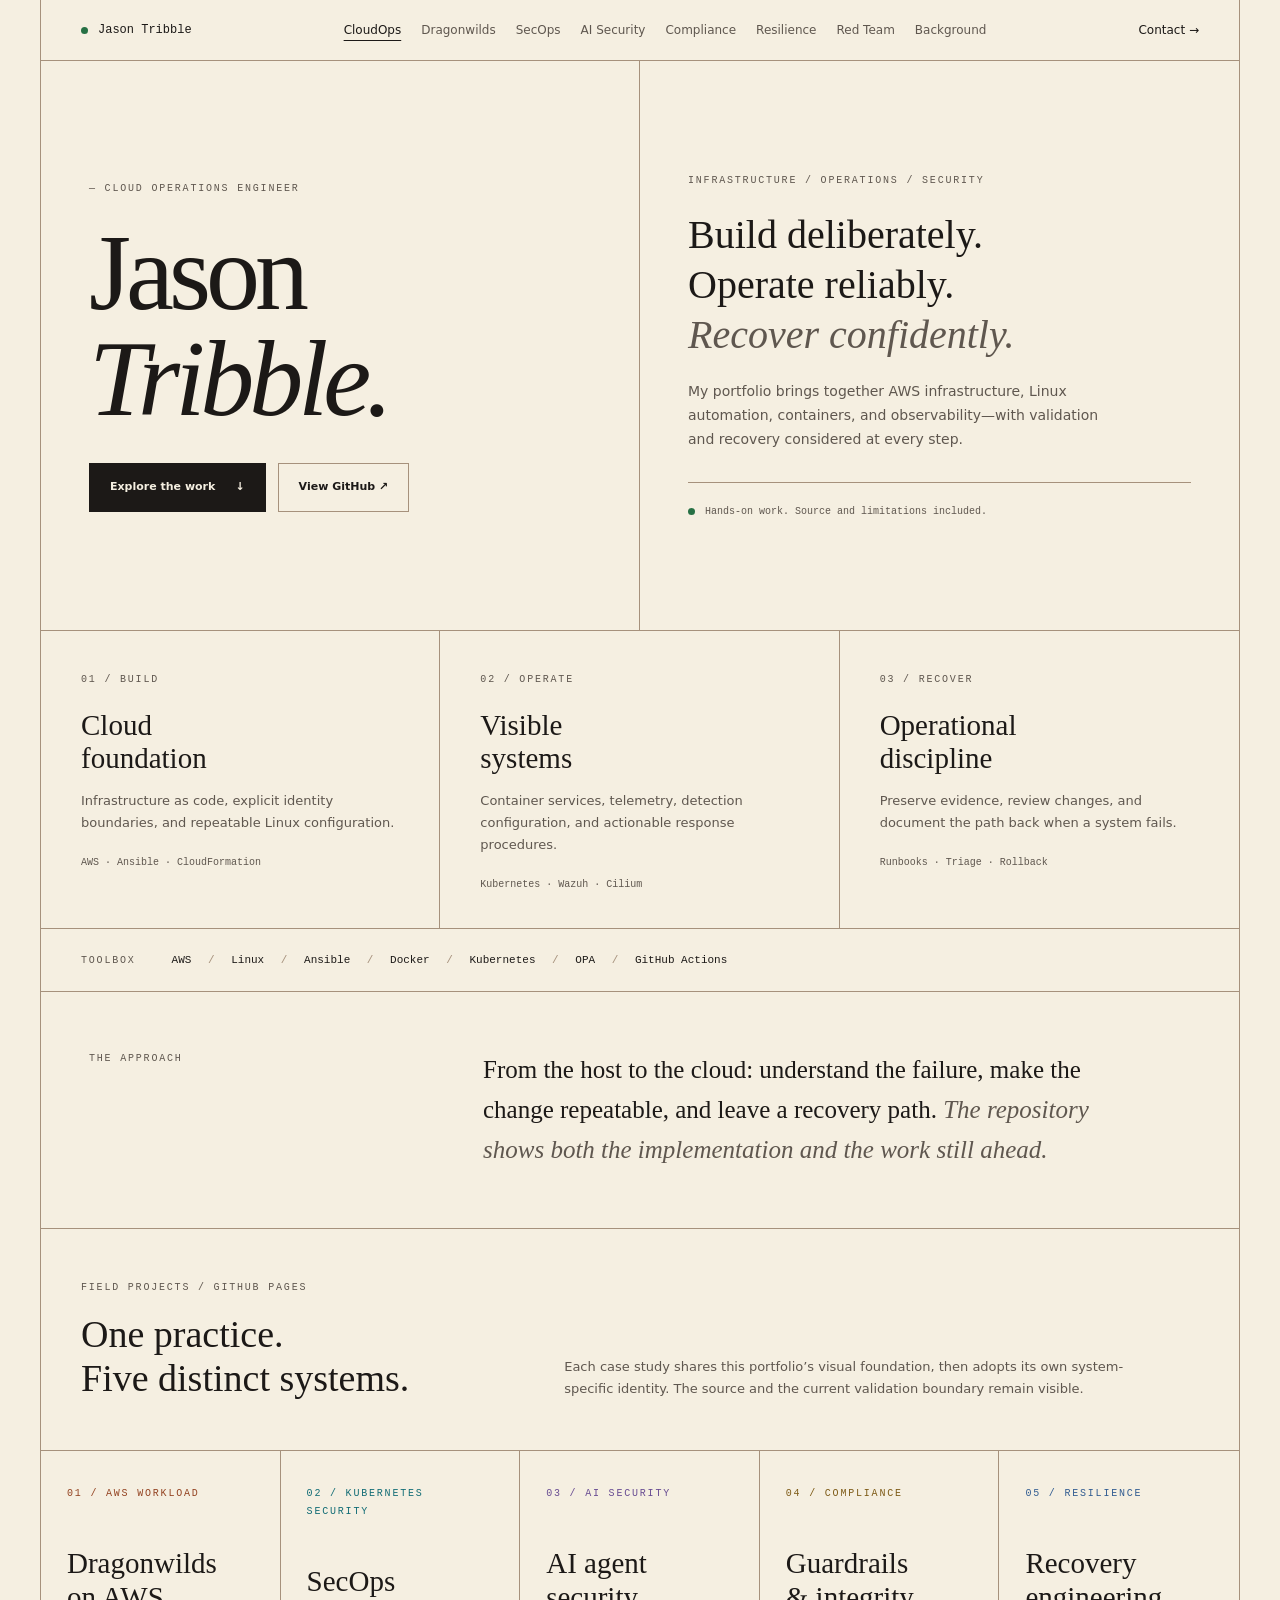
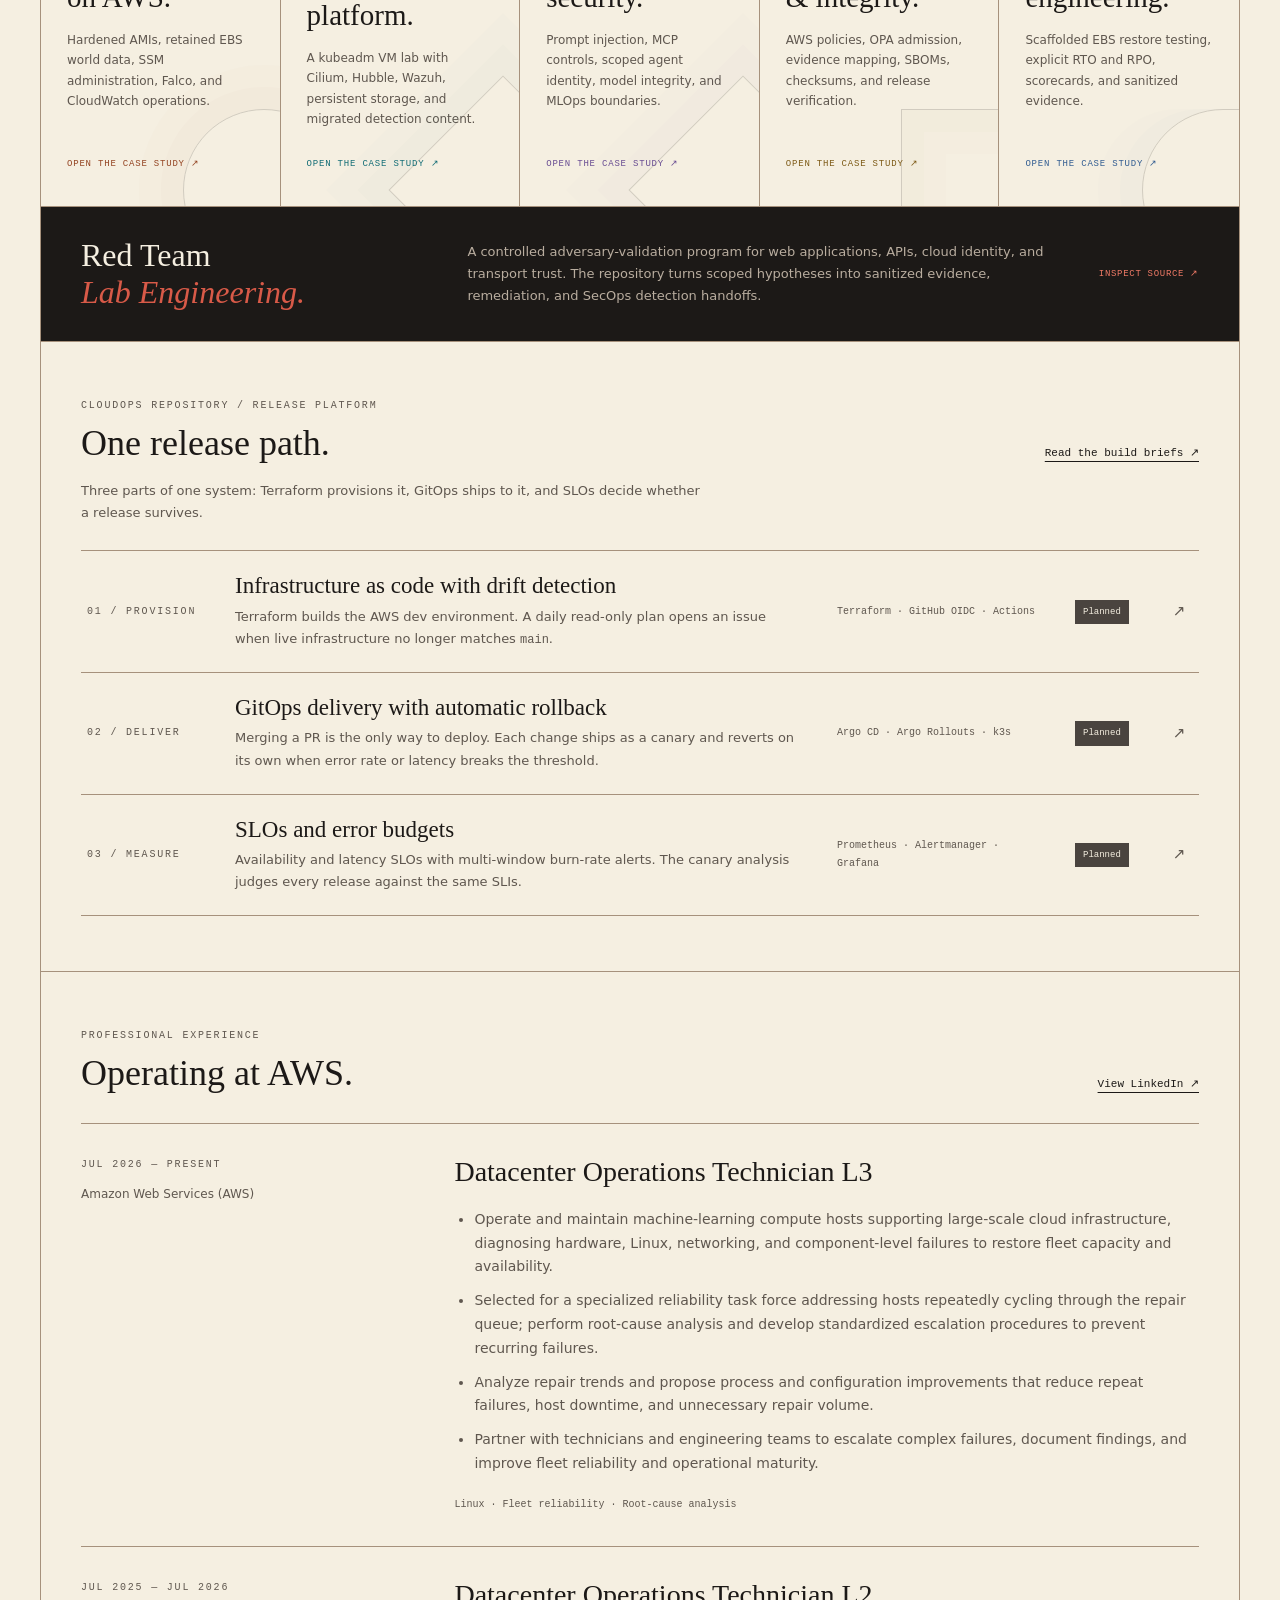
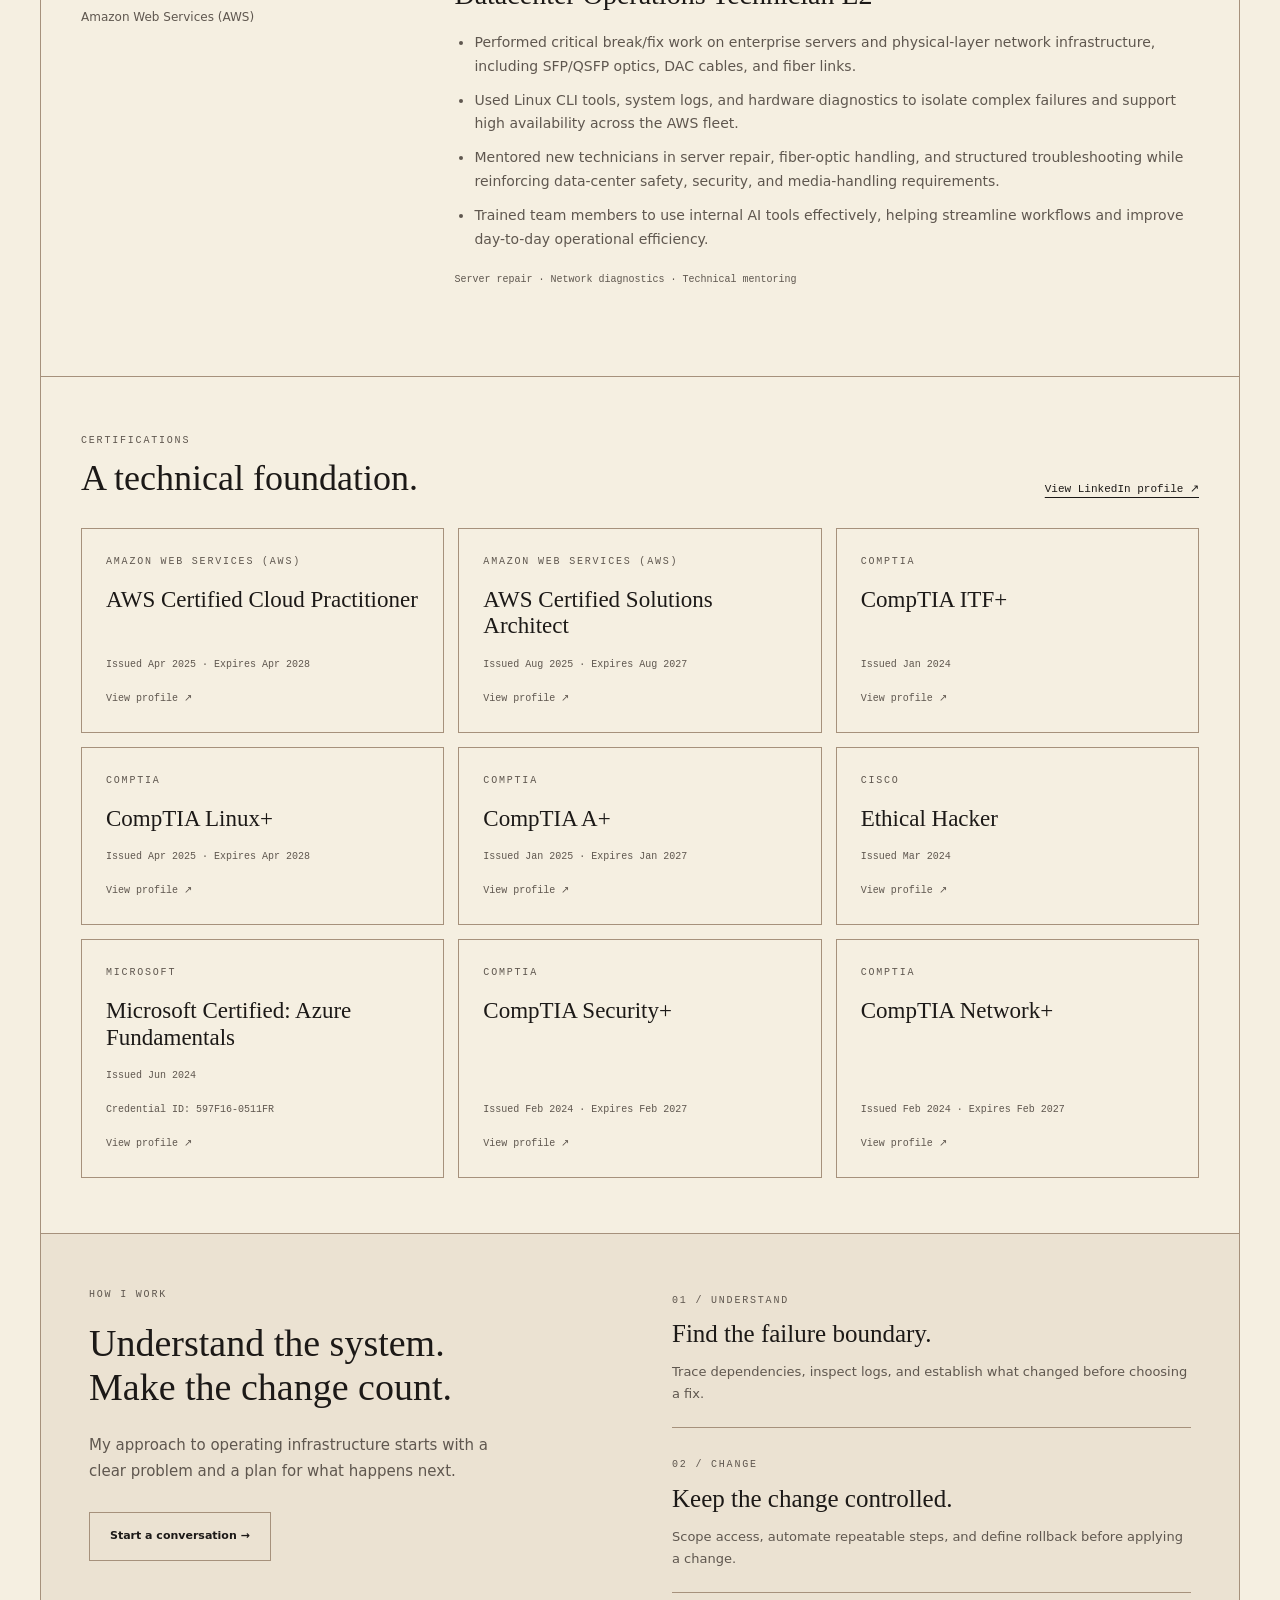
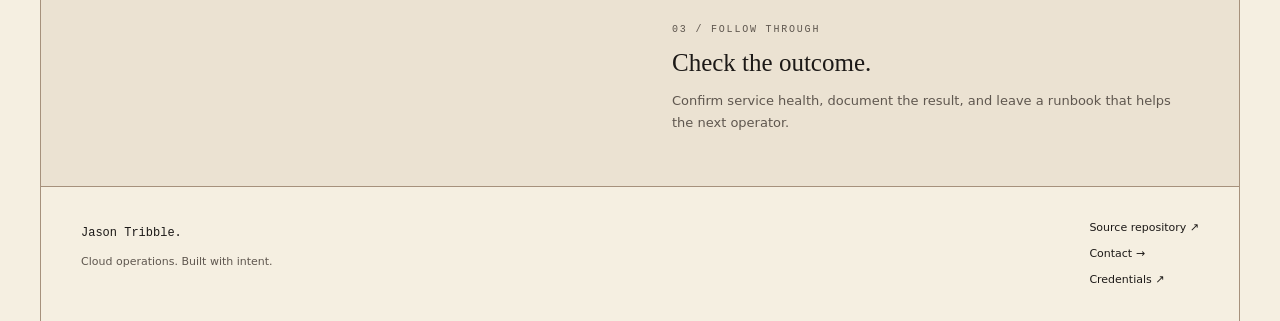
==== docs/site/index.html @ dca0fc1a "Combine Experience and Credentials into one Background link Edited by Claude" ====
<!doctype html>
<html lang="en">
<head>
  <meta charset="utf-8">
  <meta name="viewport" content="width=device-width, initial-scale=1">
  <title>Cloud Operations Engineer · Jason Tribble</title>
  <meta name="description" content="Jason Tribble's cloud operations engineering portfolio: AWS, Linux automation, containers, observability, and recovery. Explore source artifacts and their current maturity.">
  <meta http-equiv="Content-Security-Policy" content="default-src 'self'; script-src 'none'; style-src 'self' https://fonts.googleapis.com; font-src https://fonts.gstatic.com; img-src 'self'; connect-src 'none'; object-src 'none'; base-uri 'none'; form-action 'none';">
  <meta name="referrer" content="strict-origin-when-cross-origin">
  <link rel="preconnect" href="https://fonts.googleapis.com">
  <link rel="preconnect" href="https://fonts.gstatic.com" crossorigin>
  <link href="https://fonts.googleapis.com/css2?family=Playfair+Display:ital,wght@0,400;0,700;1,400&amp;family=JetBrains+Mono:wght@400;500&amp;family=Inter:wght@400;500;600;700&amp;display=swap" rel="stylesheet">
  <link rel="stylesheet" href="style.css?v=20261011-header">
</head>
<body>
  <a class="skip" href="#main">Skip to content</a>
  <header class="site-header">
    <a class="brand" href="index.html"><span class="dot" aria-hidden="true"></span>Jason Tribble</a>
    <nav aria-label="Portfolio navigation"><a href="https://cloudsec-jay.github.io/cloud-ops-engineering/" aria-current="page">CloudOps</a><a href="https://cloudsec-jay.github.io/dragonwilds-aws/">Dragonwilds</a><a href="https://cloudsec-jay.github.io/k8s-secops-platform/">SecOps</a><a href="https://cloudsec-jay.github.io/ai-ml-security/">AI Security</a><a href="https://cloudsec-jay.github.io/compliance-guardrails-integrity/">Compliance</a><a href="https://cloudsec-jay.github.io/cloud-resilience-recovery/">Resilience</a><a href="https://cloudsec-jay.github.io/red-team-lab-engineering/">Red Team</a><a href="#experience">Background</a></nav>
    <a class="header-link" href="contact.html">Contact →</a>
  </header>
  <main id="main">
    <section class="hero" aria-labelledby="hero-title">
      <div class="hero-left"><p class="eyebrow">— Cloud Operations Engineer</p><h1 id="hero-title">Jason<br><em>Tribble.</em></h1>
      <div class="actions"><a class="button dark" href="#artifacts">Explore the work <span aria-hidden="true">↓</span></a><a class="button" href="https://github.com/CloudSec-Jay/cloud-ops-engineering">View GitHub ↗</a></div></div>
      <div class="hero-right"><p class="eyebrow">Infrastructure / Operations / Security</p>
        <p class="pitch">Build deliberately.<br>Operate reliably.<br><em>Recover confidently.</em></p>
        <p class="intro">My portfolio brings together AWS infrastructure, Linux automation, containers, and observability—with validation and recovery considered at every step.</p>
        <div class="hero-note"><span class="dot" aria-hidden="true"></span>Hands-on work. Source and limitations included.</div>
      </div>
    </section>
    <section class="expertise" aria-label="Engineering focus">
      <div><span class="eyebrow">01 / Build</span><h2>Cloud<br> foundation</h2><p>Infrastructure as code, explicit identity boundaries, and repeatable Linux configuration.</p><span class="stack">AWS · Ansible · CloudFormation</span></div>
      <div><span class="eyebrow">02 / Operate</span><h2>Visible<br> systems</h2><p>Container services, telemetry, detection configuration, and actionable response procedures.</p><span class="stack">Kubernetes · Wazuh · Cilium</span></div>
      <div><span class="eyebrow">03 / Recover</span><h2>Operational<br> discipline</h2><p>Preserve evidence, review changes, and document the path back when a system fails.</p><span class="stack">Runbooks · Triage · Rollback</span></div>
    </section>
    <div class="skills-strip"><span class="eyebrow">Toolbox</span><p>AWS <span> / </span> Linux <span> / </span> Ansible <span> / </span> Docker <span> / </span> Kubernetes <span> / </span> OPA <span> / </span> GitHub Actions</p></div>
    <section class="about"><p class="eyebrow">The approach</p><p>From the host to the cloud: understand the failure, make the change repeatable, and leave a recovery path. <em>The repository shows both the implementation and the work still ahead.</em></p></section>
    <section class="project-family" id="project-sites" aria-labelledby="project-sites-title">
      <div class="project-family-intro"><div><p class="eyebrow">Field projects / GitHub Pages</p><h2 id="project-sites-title">One practice.<br>Five distinct systems.</h2></div><p>Each case study shares this portfolio’s visual foundation, then adopts its own system-specific identity. The source and the current validation boundary remain visible.</p></div>
      <div class="project-family-list">
        <a class="family-card dragon" href="https://cloudsec-jay.github.io/dragonwilds-aws/"><span class="eyebrow">01 / AWS workload</span><h3>Dragonwilds<br>on AWS.</h3><p>Hardened AMIs, retained EBS world data, SSM administration, Falco, and CloudWatch operations.</p><span class="family-link">Open the case study ↗</span></a>
        <a class="family-card secops" href="https://cloudsec-jay.github.io/k8s-secops-platform/"><span class="eyebrow">02 / Kubernetes security</span><h3>SecOps<br>platform.</h3><p>A kubeadm VM lab with Cilium, Hubble, Wazuh, persistent storage, and migrated detection content.</p><span class="family-link">Open the case study ↗</span></a>
        <a class="family-card ai" href="https://cloudsec-jay.github.io/ai-ml-security/"><span class="eyebrow">03 / AI security</span><h3>AI agent<br>security.</h3><p>Prompt injection, MCP controls, scoped agent identity, model integrity, and MLOps boundaries.</p><span class="family-link">Open the case study ↗</span></a>
        <a class="family-card compliance" href="https://cloudsec-jay.github.io/compliance-guardrails-integrity/"><span class="eyebrow">04 / Compliance</span><h3>Guardrails<br>&amp; integrity.</h3><p>AWS policies, OPA admission, evidence mapping, SBOMs, checksums, and release verification.</p><span class="family-link">Open the case study ↗</span></a>
        <a class="family-card resilience" href="https://cloudsec-jay.github.io/cloud-resilience-recovery/"><span class="eyebrow">05 / Resilience</span><h3>Recovery<br>engineering.</h3><p>Scaffolded EBS restore testing, explicit RTO and RPO, scorecards, and sanitized evidence.</p><span class="family-link">Open the case study ↗</span></a>
      </div>
    </section>
    <section class="red-team-feature" id="red-team" aria-labelledby="red-team-title">
      <div class="red-team-copy">
        <h2 id="red-team-title">Red Team<br><em>Lab Engineering.</em></h2>
        <p>A controlled adversary-validation program for web applications, APIs, cloud identity, and transport trust. The repository turns scoped hypotheses into sanitized evidence, remediation, and SecOps detection handoffs.</p>
        <div class="red-team-actions"><a href="https://github.com/CloudSec-Jay/red-team-lab-engineering">Inspect source ↗</a></div>
      </div>
    </section>
    <section class="section" id="artifacts" aria-labelledby="systems-title">
      <div class="section-heading"><div><p class="eyebrow">CloudOps repository / Release platform</p><h2 id="systems-title">One release path.</h2></div><a class="text-link" href="https://github.com/CloudSec-Jay/cloud-ops-engineering/blob/main/docs/build-briefs/README.md">Read the build briefs ↗</a></div>
      <p class="systems-intro">Three parts of one system: Terraform provisions it, GitOps ships to it, and SLOs decide whether a release survives.</p>
      <ol class="system-list">
        <li><a class="system-row" href="https://github.com/CloudSec-Jay/cloud-ops-engineering/blob/main/docs/build-briefs/01-iac-drift-detection.md"><span class="eyebrow">01 / Provision</span><div><h3>Infrastructure as code with drift detection</h3><p>Terraform builds the AWS dev environment. A daily read-only plan opens an issue when live infrastructure no longer matches <code>main</code>.</p></div><span class="stack">Terraform · GitHub OIDC · Actions</span><span class="status">Planned</span><span class="system-arrow" aria-hidden="true">↗</span></a></li>
        <li><a class="system-row" href="https://github.com/CloudSec-Jay/cloud-ops-engineering/blob/main/docs/build-briefs/02-gitops-auto-rollback.md"><span class="eyebrow">02 / Deliver</span><div><h3>GitOps delivery with automatic rollback</h3><p>Merging a PR is the only way to deploy. Each change ships as a canary and reverts on its own when error rate or latency breaks the threshold.</p></div><span class="stack">Argo CD · Argo Rollouts · k3s</span><span class="status">Planned</span><span class="system-arrow" aria-hidden="true">↗</span></a></li>
        <li><a class="system-row" href="https://github.com/CloudSec-Jay/cloud-ops-engineering/blob/main/docs/build-briefs/03-slo-error-budgets.md"><span class="eyebrow">03 / Measure</span><div><h3>SLOs and error budgets</h3><p>Availability and latency SLOs with multi-window burn-rate alerts. The canary analysis judges every release against the same SLIs.</p></div><span class="stack">Prometheus · Alertmanager · Grafana</span><span class="status">Planned</span><span class="system-arrow" aria-hidden="true">↗</span></a></li>
      </ol>
    </section>
    <section class="career section" id="experience" aria-labelledby="experience-title">
      <div class="section-heading"><div><p class="eyebrow">Professional experience</p><h2 id="experience-title">Operating at AWS.</h2></div><a class="text-link" href="https://www.linkedin.com/in/jt92/">View LinkedIn ↗</a></div>
      <article class="career-role">
        <div><p class="eyebrow">Jul 2026 — Present</p><p class="career-company">Amazon Web Services (AWS)</p></div>
        <div><h3>Datacenter Operations Technician L3</h3><ul>
          <li>Operate and maintain machine-learning compute hosts supporting large-scale cloud infrastructure, diagnosing hardware, Linux, networking, and component-level failures to restore fleet capacity and availability.</li>
          <li>Selected for a specialized reliability task force addressing hosts repeatedly cycling through the repair queue; perform root-cause analysis and develop standardized escalation procedures to prevent recurring failures.</li>
          <li>Analyze repair trends and propose process and configuration improvements that reduce repeat failures, host downtime, and unnecessary repair volume.</li>
          <li>Partner with technicians and engineering teams to escalate complex failures, document findings, and improve fleet reliability and operational maturity.</li>
        </ul><span class="stack">Linux · Fleet reliability · Root-cause analysis</span></div>
      </article>
      <article class="career-role">
        <div><p class="eyebrow">Jul 2025 — Jul 2026</p><p class="career-company">Amazon Web Services (AWS)</p></div>
        <div><h3>Datacenter Operations Technician L2</h3><ul>
          <li>Performed critical break/fix work on enterprise servers and physical-layer network infrastructure, including SFP/QSFP optics, DAC cables, and fiber links.</li>
          <li>Used Linux CLI tools, system logs, and hardware diagnostics to isolate complex failures and support high availability across the AWS fleet.</li>
          <li>Mentored new technicians in server repair, fiber-optic handling, and structured troubleshooting while reinforcing data-center safety, security, and media-handling requirements.</li>
          <li>Trained team members to use internal AI tools effectively, helping streamline workflows and improve day-to-day operational efficiency.</li>
        </ul><span class="stack">Server repair · Network diagnostics · Technical mentoring</span></div>
      </article>
    </section>
    <section class="credentials section" id="credentials" aria-labelledby="credentials-title">
      <div class="section-heading"><div><p class="eyebrow">Certifications</p><h2 id="credentials-title">A technical foundation.</h2></div><a class="text-link" href="https://www.linkedin.com/in/jt92/">View LinkedIn profile ↗</a></div>
      <div class="credential-grid">
        <a class="credential-card" href="https://www.linkedin.com/in/jt92/"><span class="eyebrow">Amazon Web Services (AWS)</span><h3>AWS Certified Cloud Practitioner</h3><span class="stack">Issued Apr 2025 · Expires Apr 2028</span><span class="stack">View profile ↗</span></a>
        <a class="credential-card" href="https://www.linkedin.com/in/jt92/"><span class="eyebrow">Amazon Web Services (AWS)</span><h3>AWS Certified Solutions Architect</h3><span class="stack">Issued Aug 2025 · Expires Aug 2027</span><span class="stack">View profile ↗</span></a>
        <a class="credential-card" href="https://www.linkedin.com/in/jt92/"><span class="eyebrow">CompTIA</span><h3>CompTIA ITF+</h3><span class="stack">Issued Jan 2024</span><span class="stack">View profile ↗</span></a>
        <a class="credential-card" href="https://www.linkedin.com/in/jt92/"><span class="eyebrow">CompTIA</span><h3>CompTIA Linux+</h3><span class="stack">Issued Apr 2025 · Expires Apr 2028</span><span class="stack">View profile ↗</span></a>
        <a class="credential-card" href="https://www.linkedin.com/in/jt92/"><span class="eyebrow">CompTIA</span><h3>CompTIA A+</h3><span class="stack">Issued Jan 2025 · Expires Jan 2027</span><span class="stack">View profile ↗</span></a>
        <a class="credential-card" href="https://www.linkedin.com/in/jt92/"><span class="eyebrow">Cisco</span><h3>Ethical Hacker</h3><span class="stack">Issued Mar 2024</span><span class="stack">View profile ↗</span></a>
        <a class="credential-card" href="https://www.linkedin.com/in/jt92/"><span class="eyebrow">Microsoft</span><h3>Microsoft Certified: Azure Fundamentals</h3><span class="stack">Issued Jun 2024</span><span class="stack">Credential ID: 597F16-0511FR</span><span class="stack">View profile ↗</span></a>
        <a class="credential-card" href="https://www.linkedin.com/in/jt92/"><span class="eyebrow">CompTIA</span><h3>CompTIA Security+</h3><span class="stack">Issued Feb 2024 · Expires Feb 2027</span><span class="stack">View profile ↗</span></a>
        <a class="credential-card" href="https://www.linkedin.com/in/jt92/"><span class="eyebrow">CompTIA</span><h3>CompTIA Network+</h3><span class="stack">Issued Feb 2024 · Expires Feb 2027</span><span class="stack">View profile ↗</span></a>
      </div>
    </section>
    <section class="working-style" aria-labelledby="working-title">
      <div class="working-intro"><p class="eyebrow">How I work</p><h2 id="working-title">Understand the system.<br>Make the change count.</h2><p>My approach to operating infrastructure starts with a clear problem and a plan for what happens next.</p><a class="button" href="contact.html">Start a conversation →</a></div>
      <ol class="working-steps">
        <li><span class="eyebrow">01 / Understand</span><h3>Find the failure boundary.</h3><p>Trace dependencies, inspect logs, and establish what changed before choosing a fix.</p></li>
        <li><span class="eyebrow">02 / Change</span><h3>Keep the change controlled.</h3><p>Scope access, automate repeatable steps, and define rollback before applying a change.</p></li>
        <li><span class="eyebrow">03 / Follow through</span><h3>Check the outcome.</h3><p>Confirm service health, document the result, and leave a runbook that helps the next operator.</p></li>
      </ol>
    </section>
  </main>
  <footer>
    <div><a class="brand" href="index.html">Jason Tribble.</a><p>Cloud operations. Built with intent.</p></div>
    <div class="footer-links"><a href="https://github.com/CloudSec-Jay/cloud-ops-engineering">Source repository ↗</a><a href="contact.html">Contact →</a><a href="https://www.credly.com/users/jason-tribble">Credentials ↗</a></div>
  </footer>
</body>
</html>
---- docs/site/style.css ----
/* Cloud Operations Engineering portfolio. */
:root {
  --bg: #f5efe1;
  --ink: #1c1917;
  --muted: #5f574f;
  --line: #a6917c;
  --soft: #ebe2d2;
  --green: #267044;
  --serif: "Playfair Display", Georgia, serif;
  --sans: "Inter", system-ui, sans-serif;
  --mono: "JetBrains Mono", monospace;
}
* { box-sizing: border-box; }
main, article, section, header, footer, nav, div { min-width: 0; }
html { scroll-behavior: smooth; scroll-padding-top: 100px; }
body { margin: 0 auto; max-width: 1200px; background: var(--bg); color: var(--ink); font: 15px/1.7 var(--sans); border-inline: 1px solid var(--line); }
a { color: inherit; text-decoration: none; }
a:hover { text-decoration: underline; text-underline-offset: 5px; }
a:focus-visible { outline: 3px solid var(--green); outline-offset: 5px; }
p, h1, h2, h3 { margin: 0; }
h1, h2, h3 { font-family: var(--serif); font-weight: 400; line-height: 1.15; }
p { color: var(--muted); }
.skip { position: fixed; left: 15px; top: -90px; z-index: 10; background: var(--ink); color: var(--bg); padding: 12px; }
.skip:focus { top: 10px; }
.site-header { position: sticky; top: 0; z-index: 5; background: var(--bg); display: flex; align-items: center; justify-content: space-between; gap: 24px; padding: 20px 40px; border-bottom: 1px solid var(--line); }
.brand { font: 500 12px var(--mono); display: inline-flex; align-items: center; gap: 10px; }
.dot { width: 7px; height: 7px; border-radius: 50%; background: var(--green); display: inline-block; flex-shrink: 0; }
nav { display: flex; gap: 28px; font-size: 12px; color: var(--muted); }
nav a[aria-current] { color: var(--ink); text-decoration: underline; text-underline-offset: 6px; }
.header-link { font-size: 12px; }
.eyebrow { font: 500 10px/1.8 var(--mono); letter-spacing: 1.8px; text-transform: uppercase; color: var(--muted); }
.hero { display: grid; grid-template-columns: 1fr 1fr; min-height: 570px; border-bottom: 1px solid var(--line); }
.hero-left, .hero-right { padding: 64px 48px; display: flex; flex-direction: column; justify-content: center; }
.hero-left { border-right: 1px solid var(--line); }
.hero h1 { font-size: clamp(76px, 8.5vw, 108px); line-height: .98; letter-spacing: -5px; margin: 22px 0 32px; }
.hero h1 em { font-weight: 400; }
.actions { display: flex; gap: 12px; flex-wrap: wrap; }
.button { padding: 14px 20px; border: 1px solid var(--line); display: inline-flex; align-items: center; justify-content: center; gap: 20px; font-size: 11px; font-weight: 600; }
.button:hover { background: var(--soft); text-decoration: none; }
.button.dark { background: var(--ink); color: var(--bg); border-color: var(--ink); }
.button.dark:hover { background: #443d35; }
.pitch { font: 400 clamp(28px, 3.3vw, 40px)/1.25 var(--serif); color: var(--ink); margin: 20px 0; }
.pitch em { color: var(--muted); }
.intro { font-size: 14px; max-width: 430px; }
.hero-note { border-top: 1px solid var(--line); padding-top: 20px; margin-top: 30px; font: 10px/1.7 var(--mono); color: var(--muted); display: flex; align-items: center; gap: 10px; }
.expertise { display: grid; grid-template-columns: repeat(3, 1fr); border-bottom: 1px solid var(--line); }
.expertise > div { padding: 34px 40px; border-right: 1px solid var(--line); }
.expertise > div:last-child { border-right: 0; }
.expertise h2 { font-size: 29px; margin: 18px 0 14px; }
.expertise p { font-size: 13px; margin-bottom: 20px; }
.stack { font: 10px/1.8 var(--mono); color: var(--muted); display: block; }
.skills-strip { display: flex; align-items: baseline; gap: 36px; padding: 20px 40px; border-bottom: 1px solid var(--line); }
.skills-strip p { font: 11px/2 var(--mono); color: var(--ink); }
.skills-strip p span { color: var(--line); padding: 0 10px; }
.about { display: grid; grid-template-columns: 1fr 2fr; padding: 58px 48px; gap: 40px; border-bottom: 1px solid var(--line); }
.about > p:last-child { font: 25px/1.6 var(--serif); color: var(--ink); max-width: 670px; }
.about em { color: var(--muted); }
.project-family { border-bottom: 1px solid var(--line); }
.project-family-intro { padding: 50px 40px; display: grid; grid-template-columns: .8fr 1.2fr; align-items: end; gap: 60px; border-bottom: 1px solid var(--line); }
.project-family-intro h2 { margin-top: 16px; font-size: 38px; }
.project-family-intro > p { max-width: 560px; font-size: 13px; }
.project-family-list { display: grid; grid-template-columns: repeat(5, minmax(0, 1fr)); }
.family-card { position: relative; min-height: 355px; padding: 34px 26px; display: flex; flex-direction: column; align-items: flex-start; overflow: hidden; border-right: 1px solid var(--line); transition: background .2s; }
.family-card:last-child { border-right: 0; }
.family-card::after { position: absolute; right: -65px; bottom: -65px; width: 160px; height: 160px; border: 1px solid currentColor; opacity: .16; content: ""; }
.family-card.dragon::after { border-radius: 50%; box-shadow: 0 0 0 22px rgb(164 73 38 / .12), 0 0 0 44px rgb(164 73 38 / .07); }
.family-card.secops::after { transform: rotate(45deg); box-shadow: 0 0 0 22px rgb(22 113 122 / .1), 0 0 0 44px rgb(22 113 122 / .06); }
.family-card.ai::after { transform: rotate(45deg); box-shadow: 0 0 0 22px rgb(104 76 146 / .1), 0 0 0 44px rgb(104 76 146 / .06); }
.family-card.compliance::after { box-shadow: inset 0 0 0 22px rgb(142 103 25 / .08), inset 0 0 0 44px rgb(142 103 25 / .05); }
.family-card.resilience::after { border-radius: 50% 0 0 50%; box-shadow: -22px 0 0 rgb(49 92 145 / .09), -44px 0 0 rgb(49 92 145 / .05); }
.family-card:hover { text-decoration: none; }
.family-card.dragon:hover { background: #e9ddc5; }
.family-card.secops:hover { background: #e1e9e5; }
.family-card.ai:hover { background: #e7dfeb; }
.family-card.compliance:hover { background: #ece3ca; }
.family-card.resilience:hover { background: #dfe7ec; }
.family-card.dragon .eyebrow, .family-card.dragon .family-link { color: #934321; }
.family-card.secops .eyebrow, .family-card.secops .family-link { color: #116c75; }
.family-card.ai .eyebrow, .family-card.ai .family-link { color: #684c92; }
.family-card.compliance .eyebrow, .family-card.compliance .family-link { color: #7d5a16; }
.family-card.resilience .eyebrow, .family-card.resilience .family-link { color: #315c91; }
.family-card h3 { margin: 44px 0 16px; font-size: 29px; }
.family-card p { font-size: 12px; }
.family-link { z-index: 1; margin-top: auto; padding-top: 24px; font: 500 9px/1.8 var(--mono); text-transform: uppercase; letter-spacing: .8px; }
.red-team-feature { background: var(--ink); color: var(--bg); border-bottom: 1px solid var(--line); }
.red-team-copy { display: grid; grid-template-columns: .8fr 1.35fr auto; grid-template-rows: auto auto; align-items: center; gap: 6px 30px; padding: 30px 40px; }
.red-team-feature h2 { grid-column: 1; grid-row: 1 / span 2; margin: 0; font-size: 32px; color: var(--bg); }
.red-team-feature h2 em { color: #d85a48; font-weight: 400; }
.red-team-copy > p { grid-column: 2; grid-row: 1 / span 2; max-width: 650px; color: #b9ad9f; font-size: 13px; }
.red-team-actions { grid-column: 3; grid-row: 1 / span 2; display: flex; flex-direction: column; gap: 8px; font: 500 9px/1.8 var(--mono); text-transform: uppercase; letter-spacing: .7px; white-space: nowrap; }
.red-team-actions a:first-child { color: #f07a66; }
.section { padding: 55px 40px; }
.section-heading { display: flex; justify-content: space-between; align-items: end; flex-wrap: wrap; gap: 20px; margin-bottom: 28px; }
.section-heading h2 { font-size: 36px; margin-top: 8px; }
.text-link { font: 500 11px/1.8 var(--mono); text-decoration: underline; text-underline-offset: 5px; display: inline-block; }
.project-grid { display: grid; grid-template-columns: repeat(3, 1fr); border-top: 1px solid var(--line); border-left: 1px solid var(--line); }
.project-card { padding: 28px; border-right: 1px solid var(--line); border-bottom: 1px solid var(--line); display: flex; flex-direction: column; align-items: start; gap: 18px; transition: background .2s; }
.project-card:last-child { grid-column: auto; }
.project-card:hover { background: var(--soft); text-decoration: none; }
.card-top { display: flex; justify-content: space-between; width: 100%; gap: 8px; }
.card-top .eyebrow { font-size: 9px; letter-spacing: 1px; }
.project-card h3 { font-size: 27px; }
.project-card p { font-size: 13px; flex-grow: 1; }
.status { display: inline-block; font: 9px/1.6 var(--mono); background: #4a443f; color: var(--bg); padding: 5px 8px; }
.project-card .stack { font-size: 9px; }
.proof { display: grid; grid-template-columns: 1fr 1fr; padding: 48px; gap: 60px; border-block: 1px solid var(--line); background: var(--soft); }
.proof h2 { font-size: 37px; margin-top: 15px; }
.proof p { margin-bottom: 24px; font-size: 14px; }
.next { padding: 65px 48px; }
.next h2 { font-size: 38px; margin: 12px 0; }
.next > p:not(.eyebrow) { max-width: 580px; margin-bottom: 20px; }
footer { padding: 32px 40px; border-top: 1px solid var(--line); display: flex; justify-content: space-between; gap: 25px; }
footer p { font-size: 11px; margin-top: 8px; }
.footer-links { display: flex; flex-direction: column; gap: 7px; font-size: 11px; }
.page-intro { padding: 68px 48px; border-bottom: 1px solid var(--line); }
.page-intro h1 { font-size: clamp(40px, 5vw, 64px); letter-spacing: -1.5px; margin: 18px 0 24px; }
.page-intro > p:last-child { max-width: 640px; }
.library-group { display: grid; grid-template-columns: 1fr 2fr; border-bottom: 1px solid var(--line); }
.library-title { padding: 35px 40px; border-right: 1px solid var(--line); }
.library-title h2 { font-size: 29px; margin-top: 18px; }
.library-item { padding: 28px 40px; display: flex; align-items: center; gap: 25px; justify-content: space-between; border-bottom: 1px solid var(--line); }
.library-item:last-child { border-bottom: 0; }
.library-item:hover { background: var(--soft); text-decoration: none; }
.library-item h3 { font: 600 14px/1.5 var(--sans); margin-bottom: 8px; }
.library-item p { font-size: 13px; }
.plain-list { padding-left: 18px; color: var(--muted); font-size: 14px; margin: 0 0 24px; }
.plain-list li { margin-bottom: 10px; }
.roadmap-row { display: grid; grid-template-columns: 1fr 3fr; gap: 35px; padding: 45px 48px; border-bottom: 1px solid var(--line); }
.step-number { display: block; font: 55px var(--serif); color: var(--muted); margin-bottom: 15px; }
.roadmap-row h2 { font-size: 32px; margin-bottom: 18px; }
.roadmap-row .exit { font: 11px/1.9 var(--mono); border-left: 2px solid var(--line); padding-left: 18px; margin: 22px 0; }
@media (min-width: 1500px) { body { margin-block: 30px; border-top: 1px solid var(--line); } }
@media (max-width: 1000px) {
  .hero-left, .hero-right { padding: 42px 30px; }
  .project-grid { grid-template-columns: repeat(2, 1fr); }
  .project-family-list { grid-template-columns: repeat(2, 1fr); }
  .family-card { min-height: 320px; border-bottom: 1px solid var(--line); }
  .family-card:nth-child(2n) { border-right: 0; }
  .family-card:last-child { grid-column: 1 / -1; min-height: 270px; }
  .red-team-copy { grid-template-columns: .8fr 1.2fr; }
  .red-team-actions { grid-column: 1 / -1; grid-row: 3; flex-direction: row; flex-wrap: wrap; margin-top: 10px; }
  .expertise > div { padding: 30px 25px; }
  nav { gap: 18px; }
}
@media (max-width: 760px) {
  .site-header { flex-wrap: wrap; padding: 18px 22px; gap: 18px; }
  nav { order: 3; width: 100%; justify-content: space-between; gap: 10px; flex-wrap: wrap; }
  .red-team-copy { display: block; }
  .red-team-feature h2 { margin: 8px 0 14px; }
  .red-team-actions { margin-top: 18px; }
}
@media (max-width: 680px) {
  html { scroll-padding-top: 120px; }
  .hero, .expertise, .about, .proof, .library-group { grid-template-columns: 1fr; }
  .hero { min-height: auto; }
  .hero-left { border-right: 0; border-bottom: 1px solid var(--line); }
  .hero-left, .hero-right { padding: 40px 24px; }
  .hero h1 { font-size: 84px; }
  .hero .eyebrow { letter-spacing: 1.1px; }
  .expertise > div { padding: 28px 24px; border-right: 0; border-bottom: 1px solid var(--line); }
  .expertise > div:last-child { border-bottom: 0; }
  .expertise h2 br { display: none; }
  .expertise h2 { max-width: 280px; }
  .skills-strip { padding: 20px 24px; gap: 18px; align-items: start; }
  .skills-strip p span { padding: 0 4px; }
  .about, .proof { padding: 38px 24px; gap: 22px; }
  .about > p:last-child { font-size: 23px; }
  .section, .next, .page-intro { padding: 40px 24px; }
  .section-heading h2, .proof h2, .next h2 { font-size: 32px; }
  .project-grid { grid-template-columns: 1fr; }
  .project-card, .project-card:last-child { grid-column: auto; padding: 26px; }
  .project-family-intro { padding: 38px 24px; grid-template-columns: 1fr; gap: 18px; }
  .project-family-intro h2 { font-size: 32px; }
  .project-family-list { grid-template-columns: 1fr; }
  .family-card, .family-card:last-child { grid-column: auto; min-height: 300px; padding: 34px 24px; border-right: 0; border-bottom: 1px solid var(--line); }
  .family-card:last-child { border-bottom: 0; }
  .family-card h3 { margin-top: 36px; font-size: 34px; }
  .red-team-copy { padding: 28px 24px; }
  .red-team-feature h2 { font-size: 34px; }
  .library-title { padding: 28px 24px; border-right: 0; border-bottom: 1px solid var(--line); background: var(--soft); }
  .library-item { padding: 25px 24px; }
  .roadmap-row { grid-template-columns: 1fr; padding: 32px 24px; gap: 20px; }
  .roadmap-row > div:first-child { display: flex; align-items: center; gap: 20px; }
  .step-number { font-size: 35px; margin: 0; }
  footer { padding: 28px 24px; flex-direction: column; }
}
@media (prefers-reduced-motion: reduce) {
  html { scroll-behavior: auto; }
  * { transition: none !important; }
}

/* Resources, writing, and contact */
.resource-index { display: flex; flex-wrap: wrap; gap: 18px 30px; padding: 24px 40px; border-bottom: 1px solid var(--line); }
.library-item .eyebrow { display: block; font-size: 9px; margin-bottom: 8px; }
.contact-layout { display: grid; grid-template-columns: 1fr 1.3fr; gap: 60px; padding: 50px 48px; }
.contact-details { display: flex; flex-direction: column; align-items: start; gap: 24px; }
.contact-details h2 { font-size: 34px; }
.contact-notice { padding: 16px; background: var(--soft); border-left: 3px solid var(--line); font-size: 13px; margin-bottom: 24px; }
fieldset { margin: 0; padding: 0; border: 0; min-width: 0; }
legend { font: 26px var(--serif); margin-bottom: 22px; }
label { display: block; font-size: 13px; margin-bottom: 8px; }
input, textarea { display: block; width: 100%; margin-bottom: 20px; padding: 13px; border: 1px solid var(--line); border-radius: 0; background: var(--bg); color: var(--ink); font: 14px/1.6 var(--sans); }
input::placeholder, textarea::placeholder { color: var(--muted); opacity: 1; }
input:disabled, textarea:disabled { opacity: 1; cursor: not-allowed; }
button:disabled { cursor: not-allowed; opacity: .7; }
@media (max-width: 850px) { .site-header { gap: 16px; } nav { gap: 14px; } }
@media (max-width: 680px) {
  .resource-index { padding: 24px; flex-direction: column; align-items: start; }
  .contact-layout { grid-template-columns: 1fr; padding: 35px 24px; gap: 40px; }
  nav { flex-wrap: wrap; gap: 10px 14px; }
}

.library-feature { display: grid; grid-template-columns: 1.4fr 1fr; gap: 60px; padding: 55px 48px; }
.library-feature h2 { font-size: 40px; margin: 16px 0 24px; }
.library-feature p { margin-bottom: 24px; max-width: 520px; }
.library-feature aside { border-left: 1px solid var(--line); padding-left: 35px; }
.library-feature h3 { font-size: 28px; margin-bottom: 18px; }
.library-feature aside a { display: block; margin-top: 18px; }
@media (max-width: 680px) {
 .library-feature { grid-template-columns: 1fr; padding: 35px 24px; gap: 35px; }
 .library-feature h2 { font-size: 34px; }
 .library-feature aside { border-left: 0; border-top: 1px solid var(--line); padding: 30px 0 0; }
}

.contact-infra { margin-top: 20px; font: 10px/1.9 var(--mono); color: var(--muted); }
.contact-infra a { text-decoration: underline; text-underline-offset: 4px; }

.working-style { padding: 52px 48px; border-top: 1px solid var(--line); background: var(--soft); display: grid; grid-template-columns: 1fr 1fr; gap: 64px; }
.working-intro h2 { font-size: 38px; margin: 18px 0 24px; }
.working-intro > p:not(.eyebrow) { max-width: 410px; margin-bottom: 28px; }
.working-steps { list-style: none; margin: 0; padding: 0; }
.working-steps li { padding: 22px 0; border-top: 1px solid var(--line); }
.working-steps li:first-child { padding-top: 0; border-top: 0; }
.working-steps li:last-child { padding-bottom: 0; }
.working-steps h3 { font-size: 25px; margin: 9px 0 12px; }
.working-steps p { font-size: 13px; }
@media (max-width: 680px) {
  .working-style { grid-template-columns: 1fr; gap: 35px; padding: 36px 24px; }
  .working-intro h2 { font-size: 32px; }
}

.career, .credentials { border-top: 1px solid var(--line); }
.career-role { display: grid; grid-template-columns: 1fr 2.2fr; gap: 35px; padding: 32px 0; border-top: 1px solid var(--line); }
.career-company { font-size: 12px; margin-top: 10px; }
.career-role h3 { font-size: 28px; }
.career-role ul { padding-left: 20px; margin: 20px 0; color: var(--muted); font-size: 14px; }
.career-role li + li { margin-top: 10px; }
.credential-grid { display: grid; grid-template-columns: repeat(3, minmax(0, 1fr)); gap: 14px; }
.credential-card { border: 1px solid var(--line); padding: 24px; display: flex; flex-direction: column; gap: 16px; }
.credential-card:hover { background: var(--soft); text-decoration: none; }
.credential-card h3 { font-size: 23px; flex-grow: 1; }
.additional-credentials { margin-top: 24px; }
.additional-credentials summary { cursor: pointer; font-size: 13px; padding: 12px 0; }
.additional-credentials summary:focus-visible { outline: 3px solid var(--green); outline-offset: 4px; }
.additional-credentials[open] summary { margin-bottom: 12px; }
@media (max-width: 850px) { .credential-grid { grid-template-columns: repeat(2, minmax(0, 1fr)); } }
@media (max-width: 680px) {
 .career-role { grid-template-columns: 1fr; gap: 20px; }
 .credential-grid { grid-template-columns: 1fr; }
}

/* Release platform: dense index rows, distinct from the field-project cards. */
.systems-intro { max-width: 620px; margin: -12px 0 26px; font-size: 13px; }
.system-list { list-style: none; margin: 0; padding: 0; border-top: 1px solid var(--line); }
.system-row { display: grid; grid-template-columns: 120px minmax(0, 1fr) 210px 70px 20px; align-items: center; gap: 28px; padding: 22px 6px; border-bottom: 1px solid var(--line); transition: background .2s; }
.system-row:hover { background: var(--soft); text-decoration: none; }
.system-row h3 { font-size: 23px; margin-bottom: 6px; }
.system-row p { font-size: 13px; max-width: 560px; }
.system-row code { font: 12px var(--mono); }
.system-row .status { justify-self: start; }
.system-arrow { color: var(--muted); }
@media (max-width: 1000px) {
  .system-row { grid-template-columns: 110px minmax(0, 1fr) auto; gap: 10px 24px; }
  .system-row > div { grid-column: 2 / -1; }
  .system-row .stack { grid-column: 2; }
  .system-row .status { grid-column: 3; justify-self: end; }
  .system-arrow { display: none; }
}
@media (max-width: 680px) {
  .system-row { grid-template-columns: 1fr auto; padding: 22px 0; }
  .system-row > .eyebrow { grid-column: 1; }
  .system-row .status { grid-column: 2; grid-row: 1; }
  .system-row > div, .system-row .stack { grid-column: 1 / -1; }
}

/* Header nav carries links to every portfolio Pages site. */
.site-header nav { flex-wrap: wrap; gap: 8px 20px; }
@media (max-width: 1100px) {
  .site-header { flex-wrap: wrap; }
  .site-header nav { order: 3; width: 100%; }
}
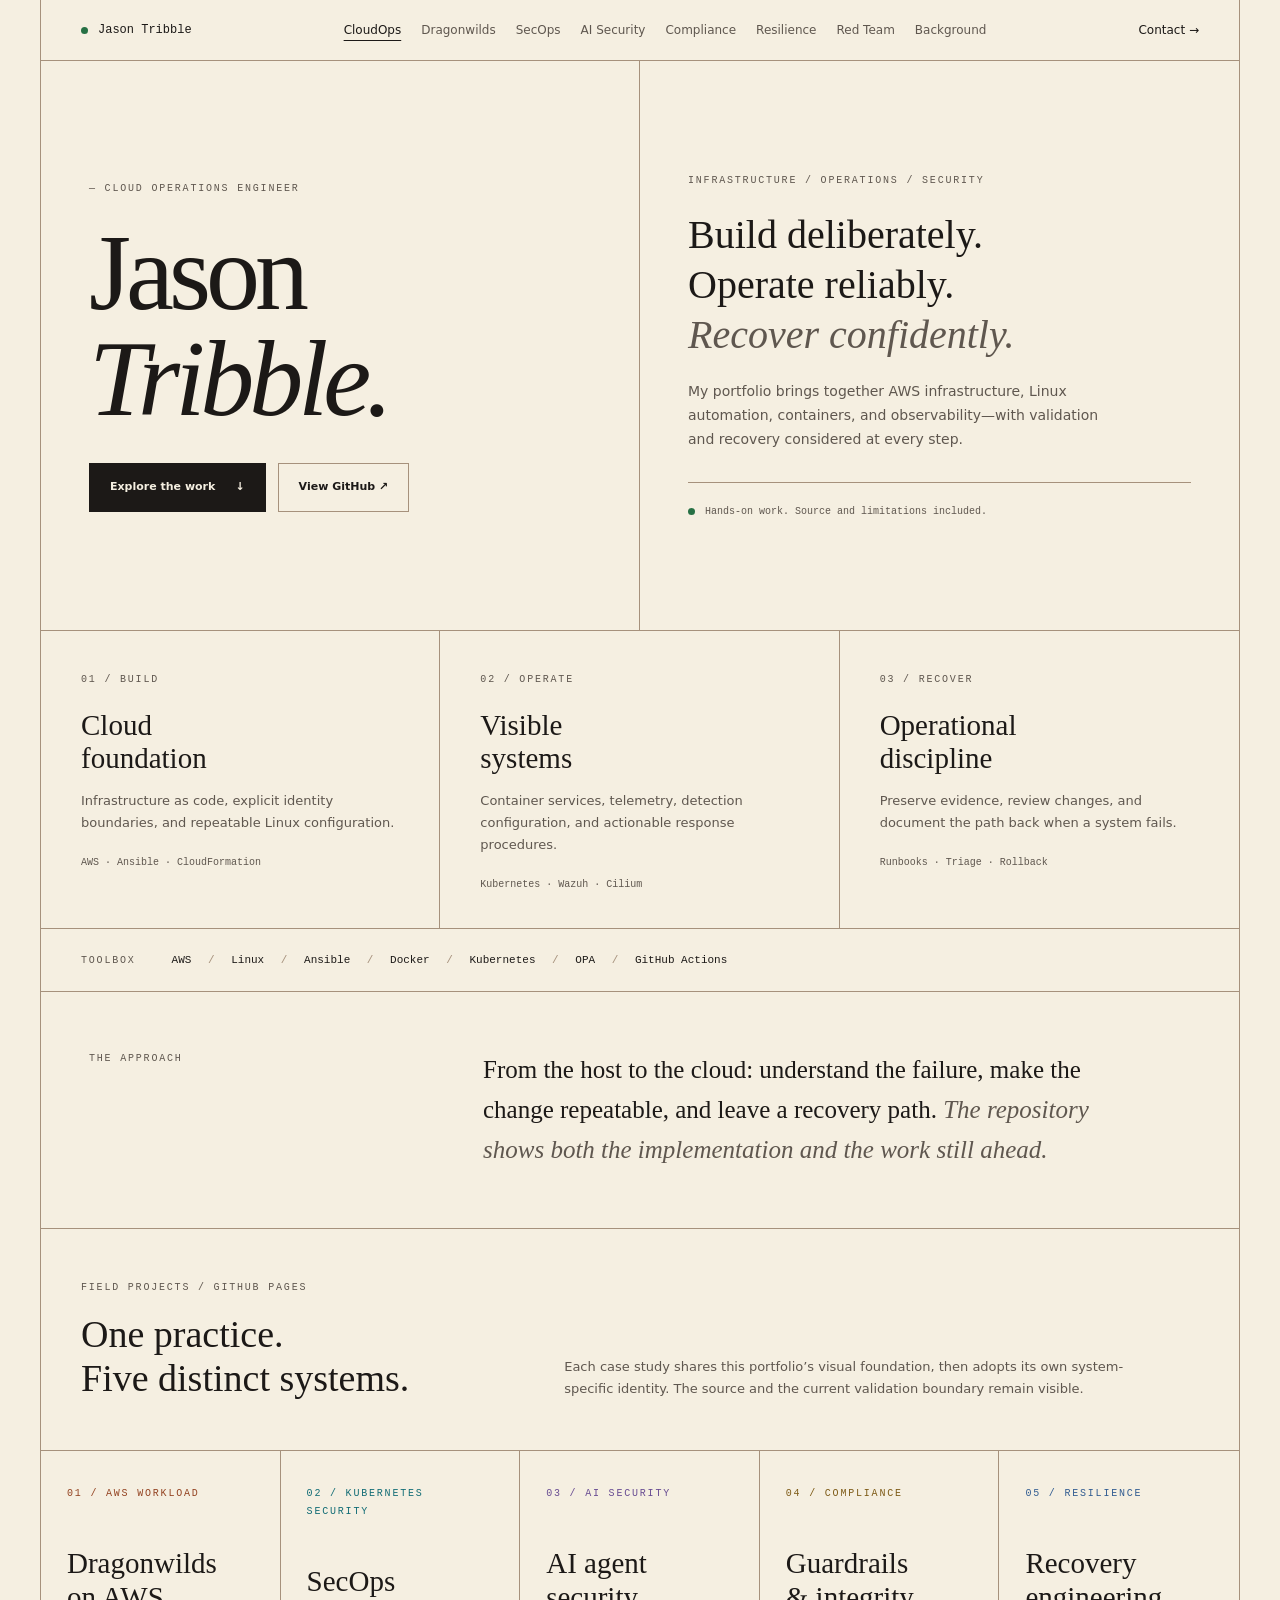
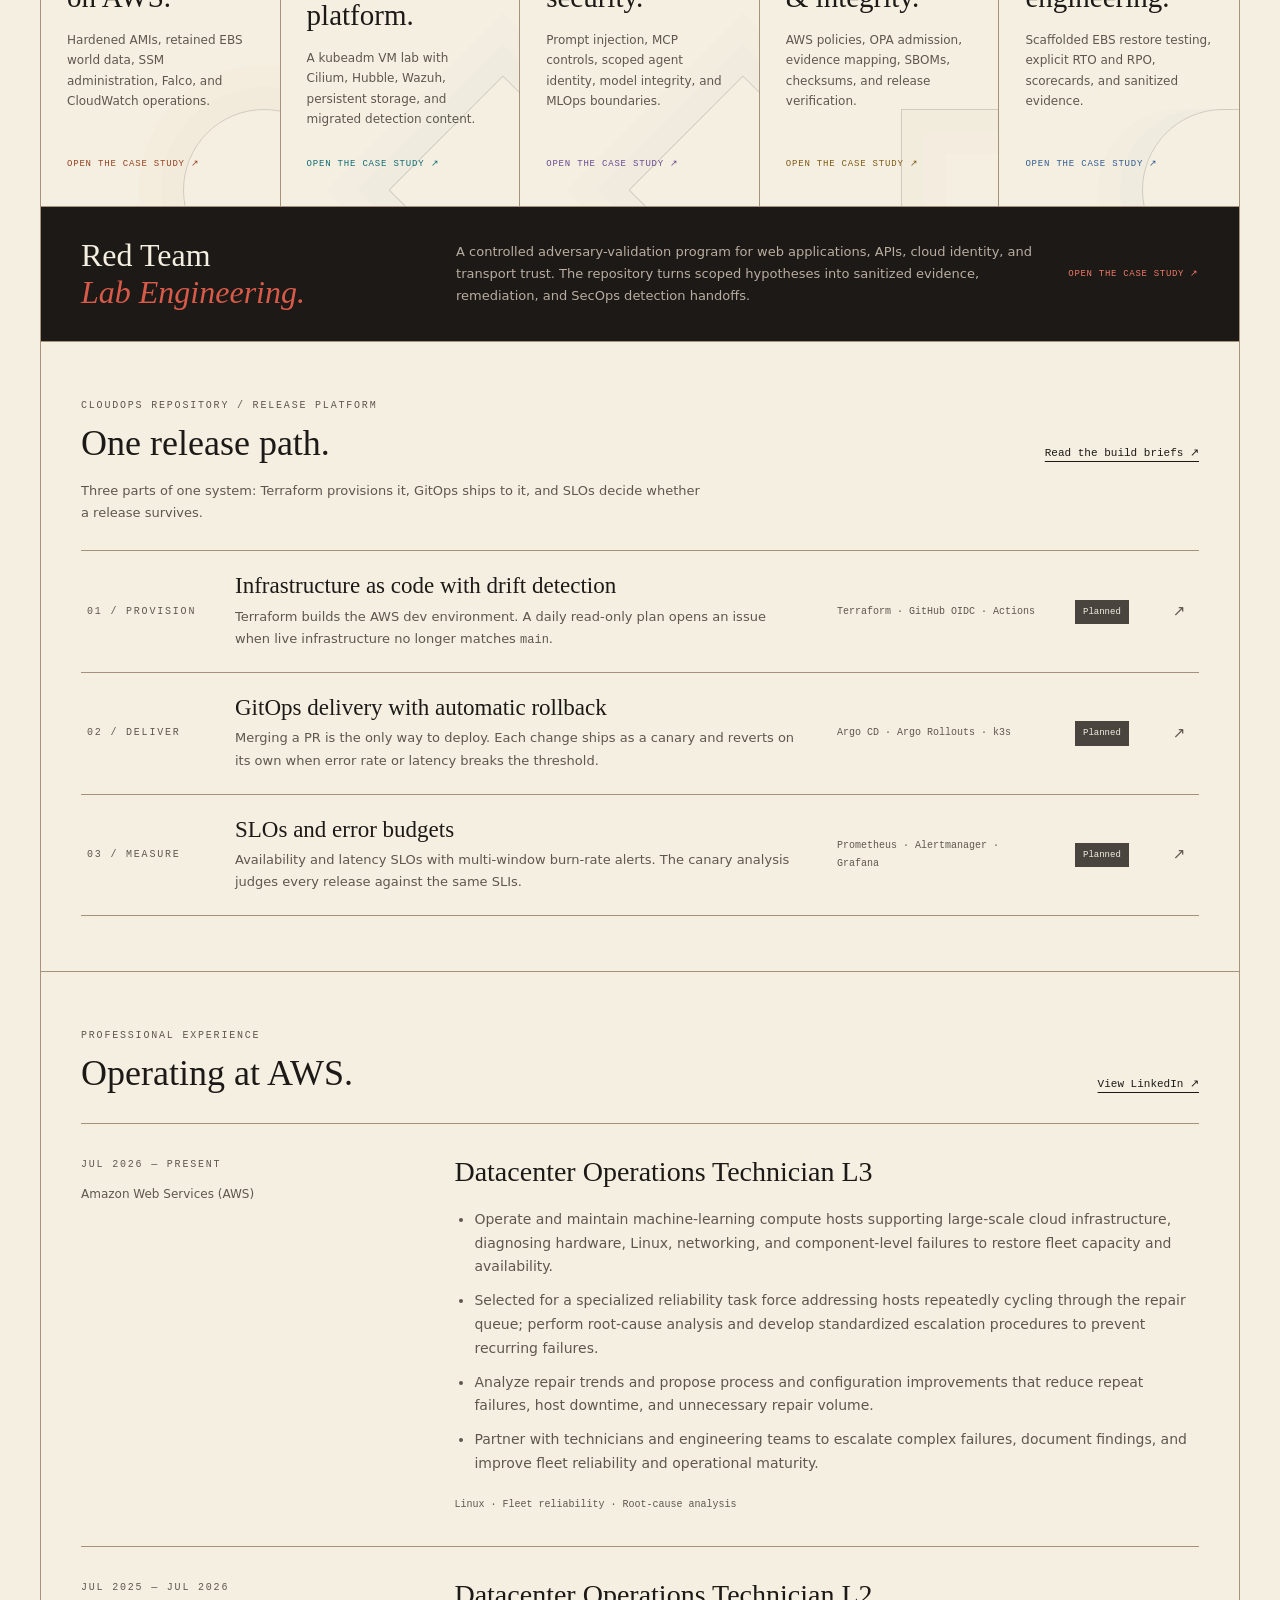
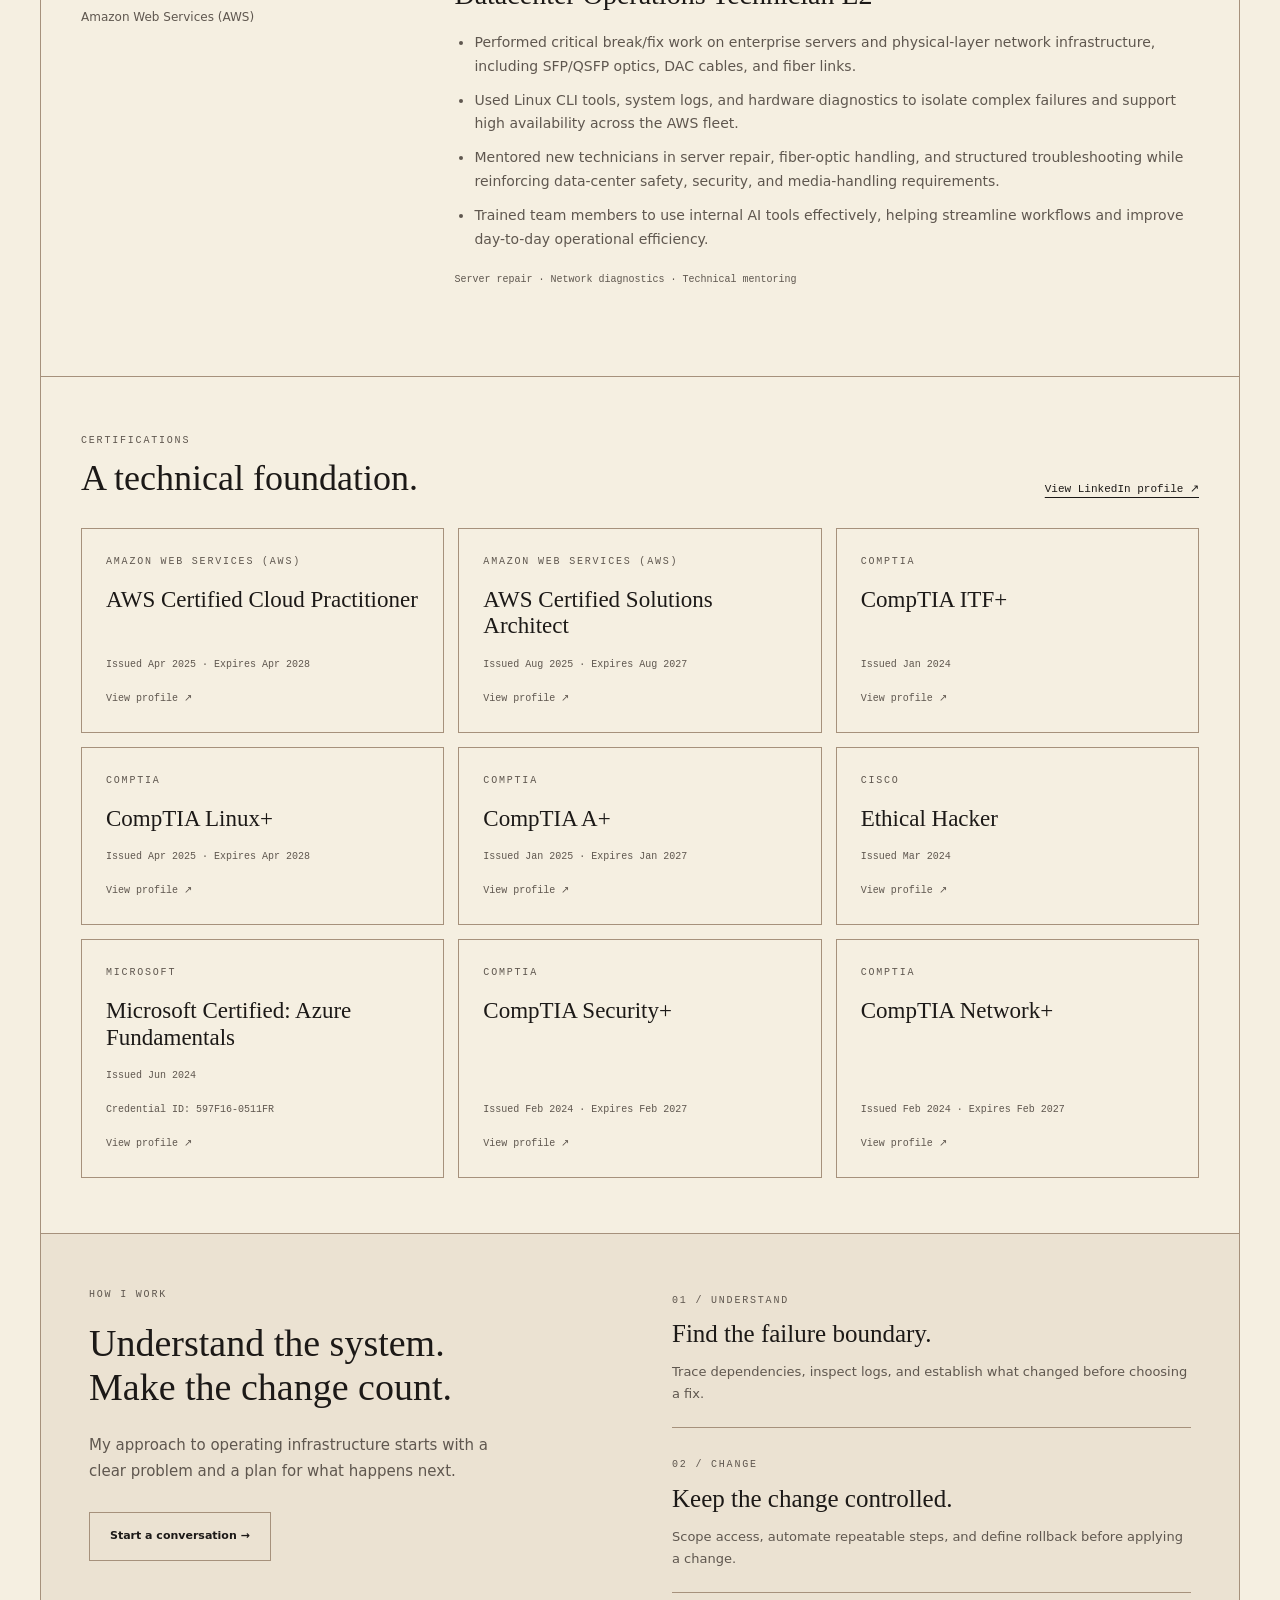
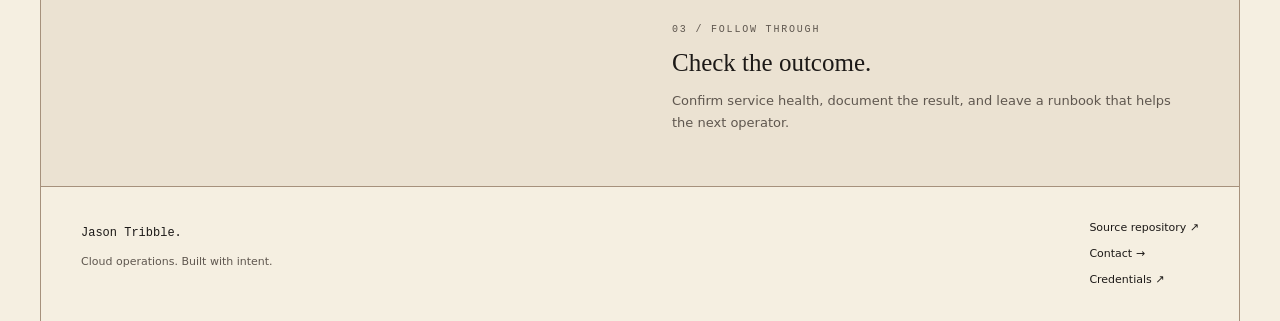
==== commit 1c9a7d82: "Link Red Team strip to its GitHub Pages site Edited by Claude" ====
--- a/docs/site/index.html
+++ b/docs/site/index.html
@@ -50,7 +50,7 @@
       <div class="red-team-copy">
         <h2 id="red-team-title">Red Team<br><em>Lab Engineering.</em></h2>
         <p>A controlled adversary-validation program for web applications, APIs, cloud identity, and transport trust. The repository turns scoped hypotheses into sanitized evidence, remediation, and SecOps detection handoffs.</p>
-        <div class="red-team-actions"><a href="https://github.com/CloudSec-Jay/red-team-lab-engineering">Inspect source ↗</a></div>
+        <div class="red-team-actions"><a href="https://cloudsec-jay.github.io/red-team-lab-engineering/">Open the case study ↗</a></div>
       </div>
     </section>
     <section class="section" id="artifacts" aria-labelledby="systems-title">
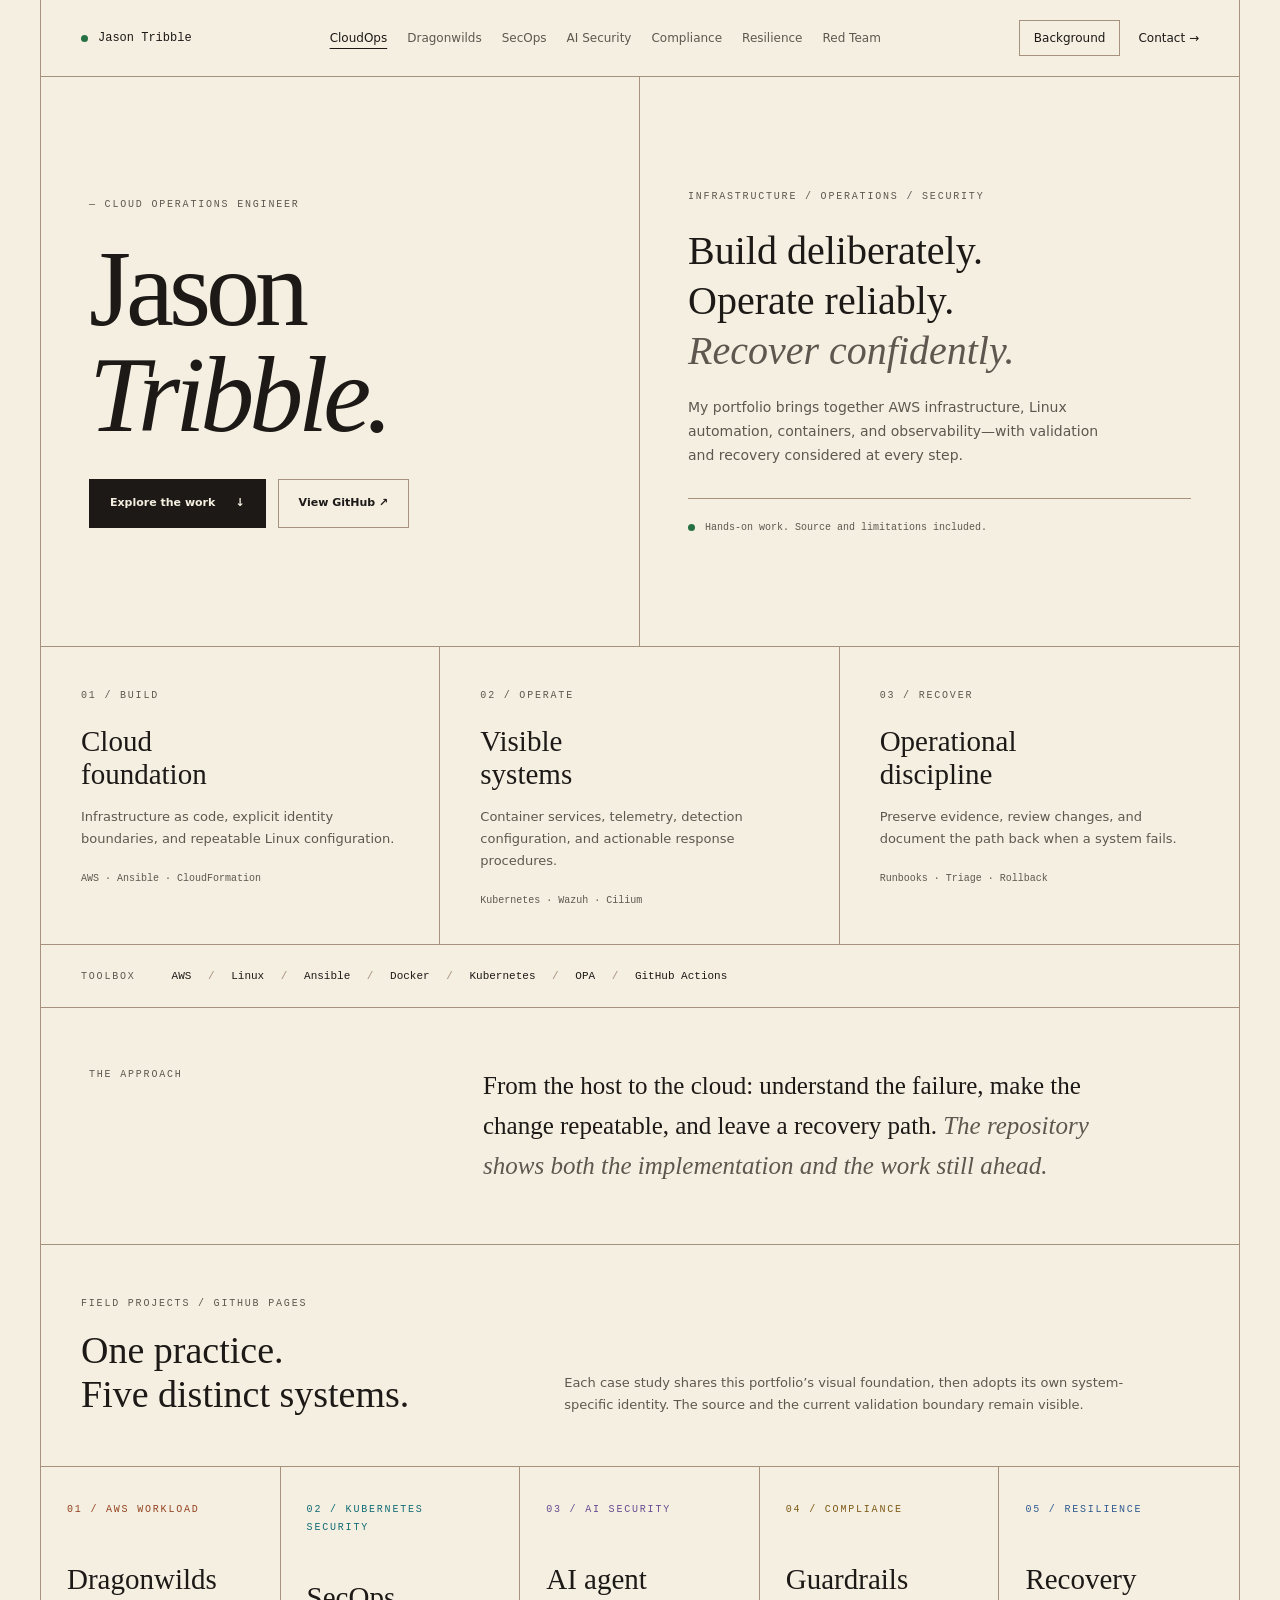
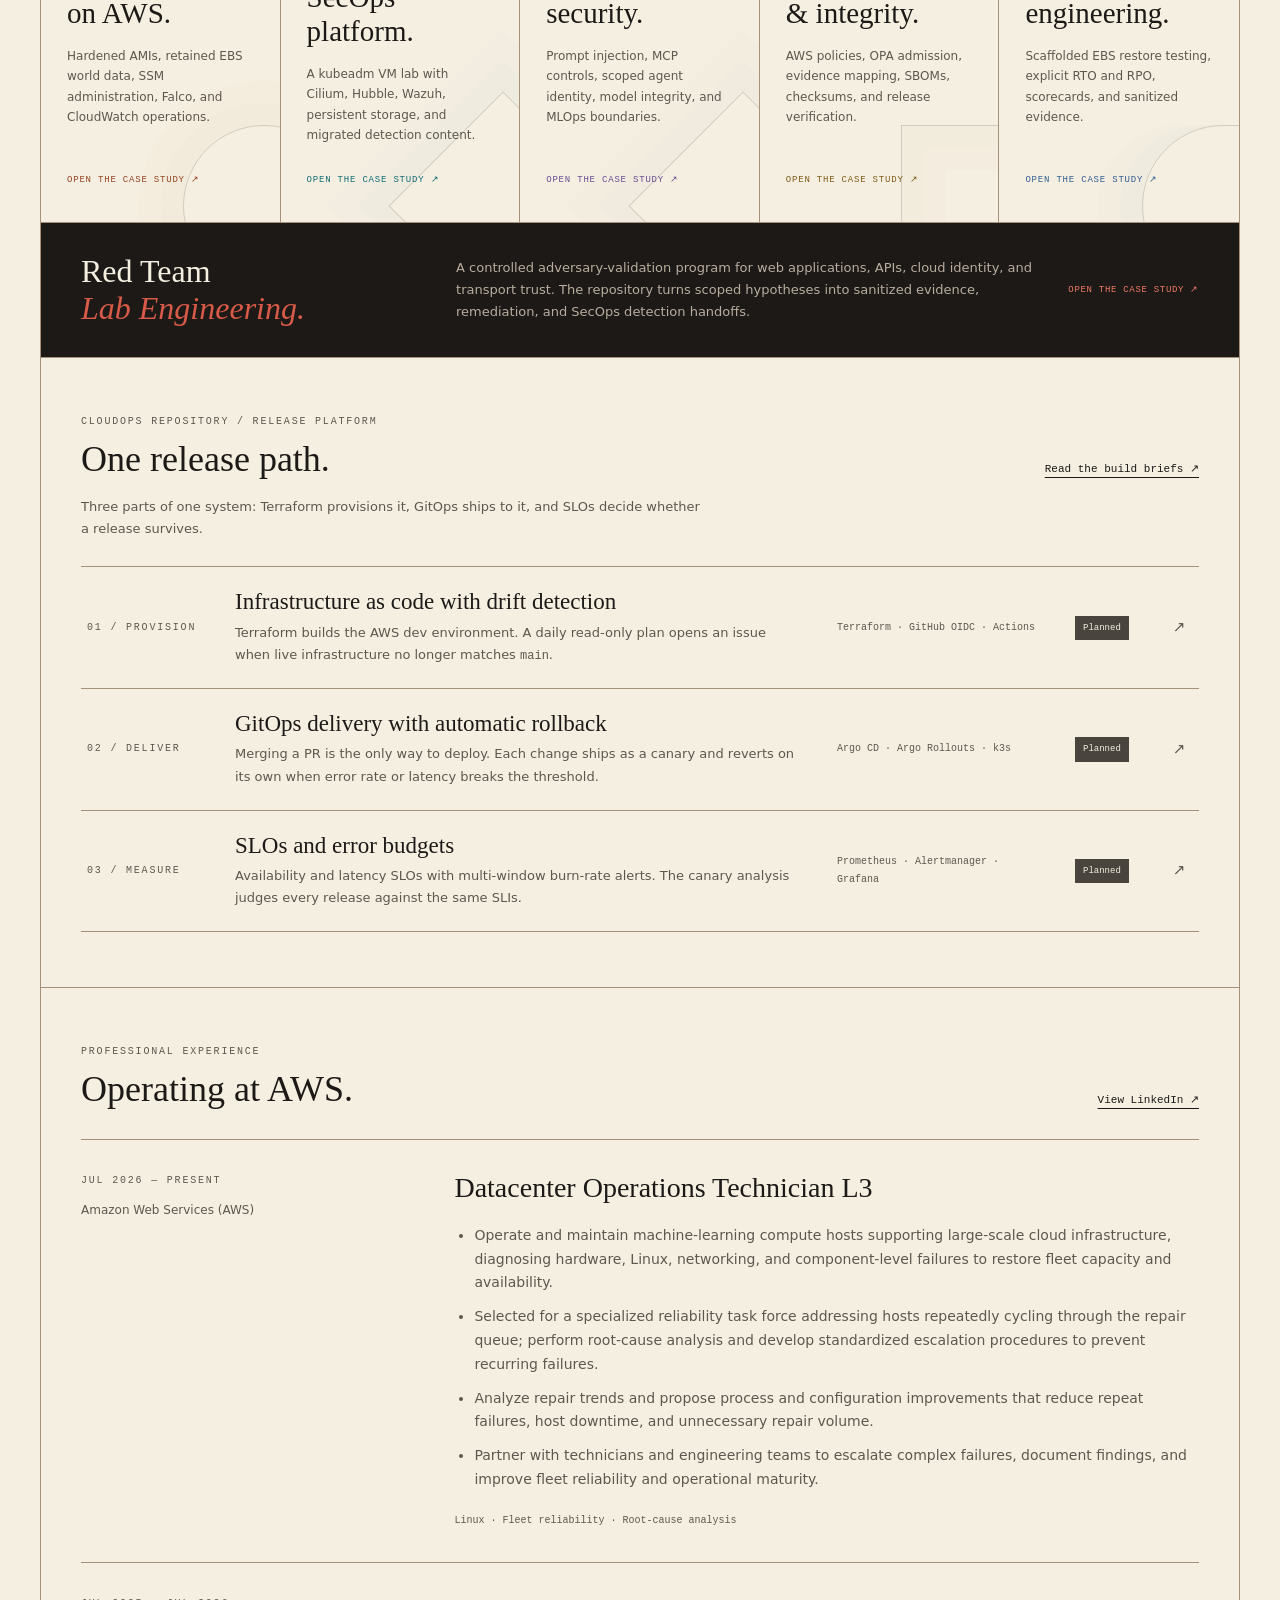
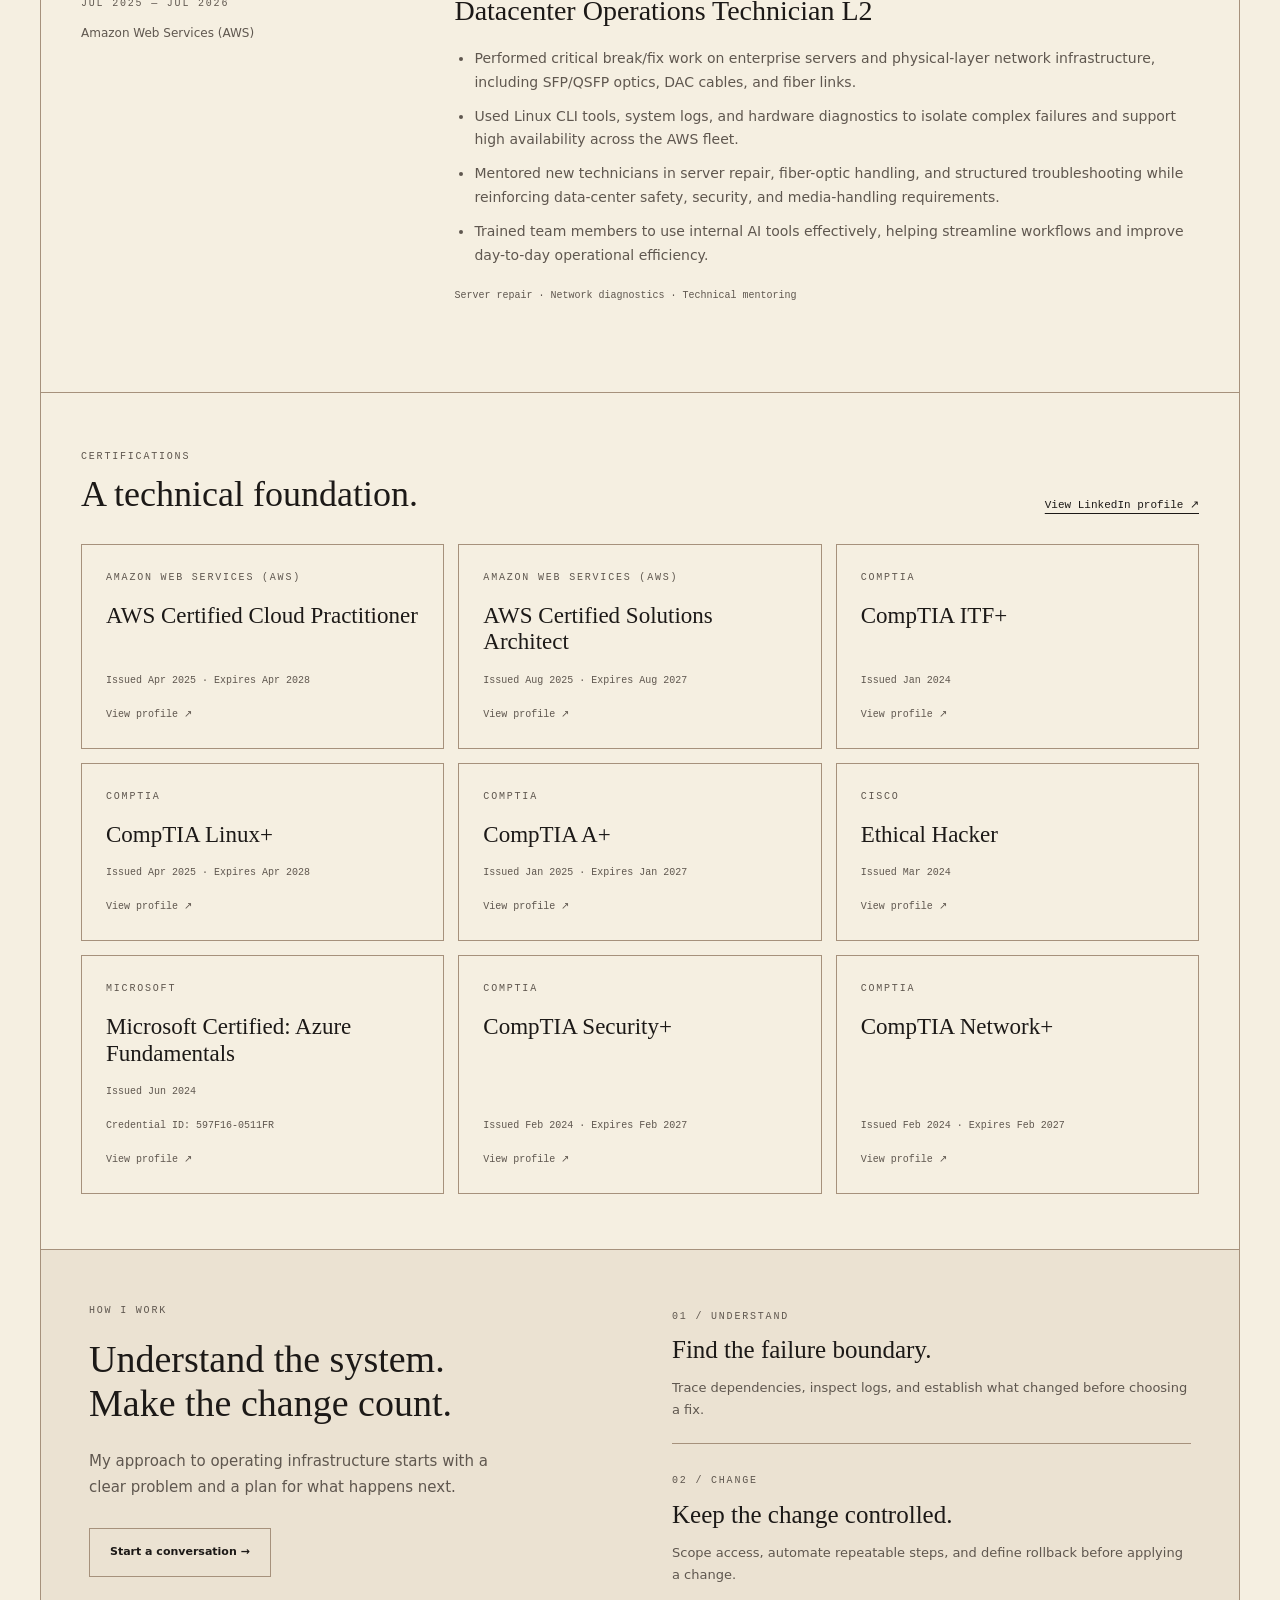
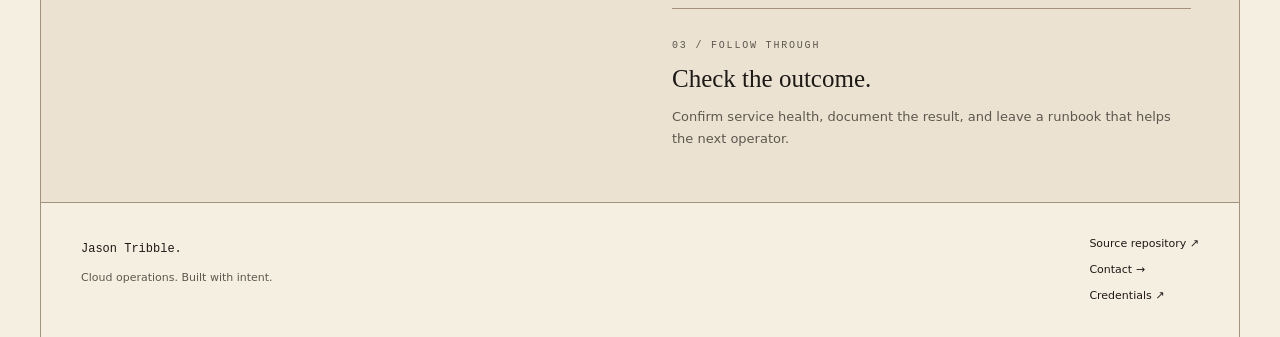
==== commit 95f0af7a: "Make Background a single header button beside Contact Edited by Claude" ====
--- a/docs/site/index.html
+++ b/docs/site/index.html
@@ -16,8 +16,8 @@
   <a class="skip" href="#main">Skip to content</a>
   <header class="site-header">
     <a class="brand" href="index.html"><span class="dot" aria-hidden="true"></span>Jason Tribble</a>
-    <nav aria-label="Portfolio navigation"><a href="https://cloudsec-jay.github.io/cloud-ops-engineering/" aria-current="page">CloudOps</a><a href="https://cloudsec-jay.github.io/dragonwilds-aws/">Dragonwilds</a><a href="https://cloudsec-jay.github.io/k8s-secops-platform/">SecOps</a><a href="https://cloudsec-jay.github.io/ai-ml-security/">AI Security</a><a href="https://cloudsec-jay.github.io/compliance-guardrails-integrity/">Compliance</a><a href="https://cloudsec-jay.github.io/cloud-resilience-recovery/">Resilience</a><a href="https://cloudsec-jay.github.io/red-team-lab-engineering/">Red Team</a><a href="#experience">Background</a></nav>
-    <a class="header-link" href="contact.html">Contact →</a>
+    <nav aria-label="Portfolio navigation"><a href="https://cloudsec-jay.github.io/cloud-ops-engineering/" aria-current="page">CloudOps</a><a href="https://cloudsec-jay.github.io/dragonwilds-aws/">Dragonwilds</a><a href="https://cloudsec-jay.github.io/k8s-secops-platform/">SecOps</a><a href="https://cloudsec-jay.github.io/ai-ml-security/">AI Security</a><a href="https://cloudsec-jay.github.io/compliance-guardrails-integrity/">Compliance</a><a href="https://cloudsec-jay.github.io/cloud-resilience-recovery/">Resilience</a><a href="https://cloudsec-jay.github.io/red-team-lab-engineering/">Red Team</a></nav>
+    <div class="header-actions"><a class="header-button" href="#experience">Background</a><a class="header-link" href="contact.html">Contact →</a></div>
   </header>
   <main id="main">
     <section class="hero" aria-labelledby="hero-title">
--- a/docs/site/style.css
+++ b/docs/site/style.css
@@ -289,3 +289,8 @@
   .site-header { flex-wrap: wrap; }
   .site-header nav { order: 3; width: 100%; }
 }
+
+/* Background (experience + credentials) as one button beside Contact. */
+.header-actions { display: flex; align-items: center; gap: 18px; }
+.header-button { padding: 7px 14px; border: 1px solid var(--line); font-size: 12px; }
+.header-button:hover { background: var(--soft); text-decoration: none; }
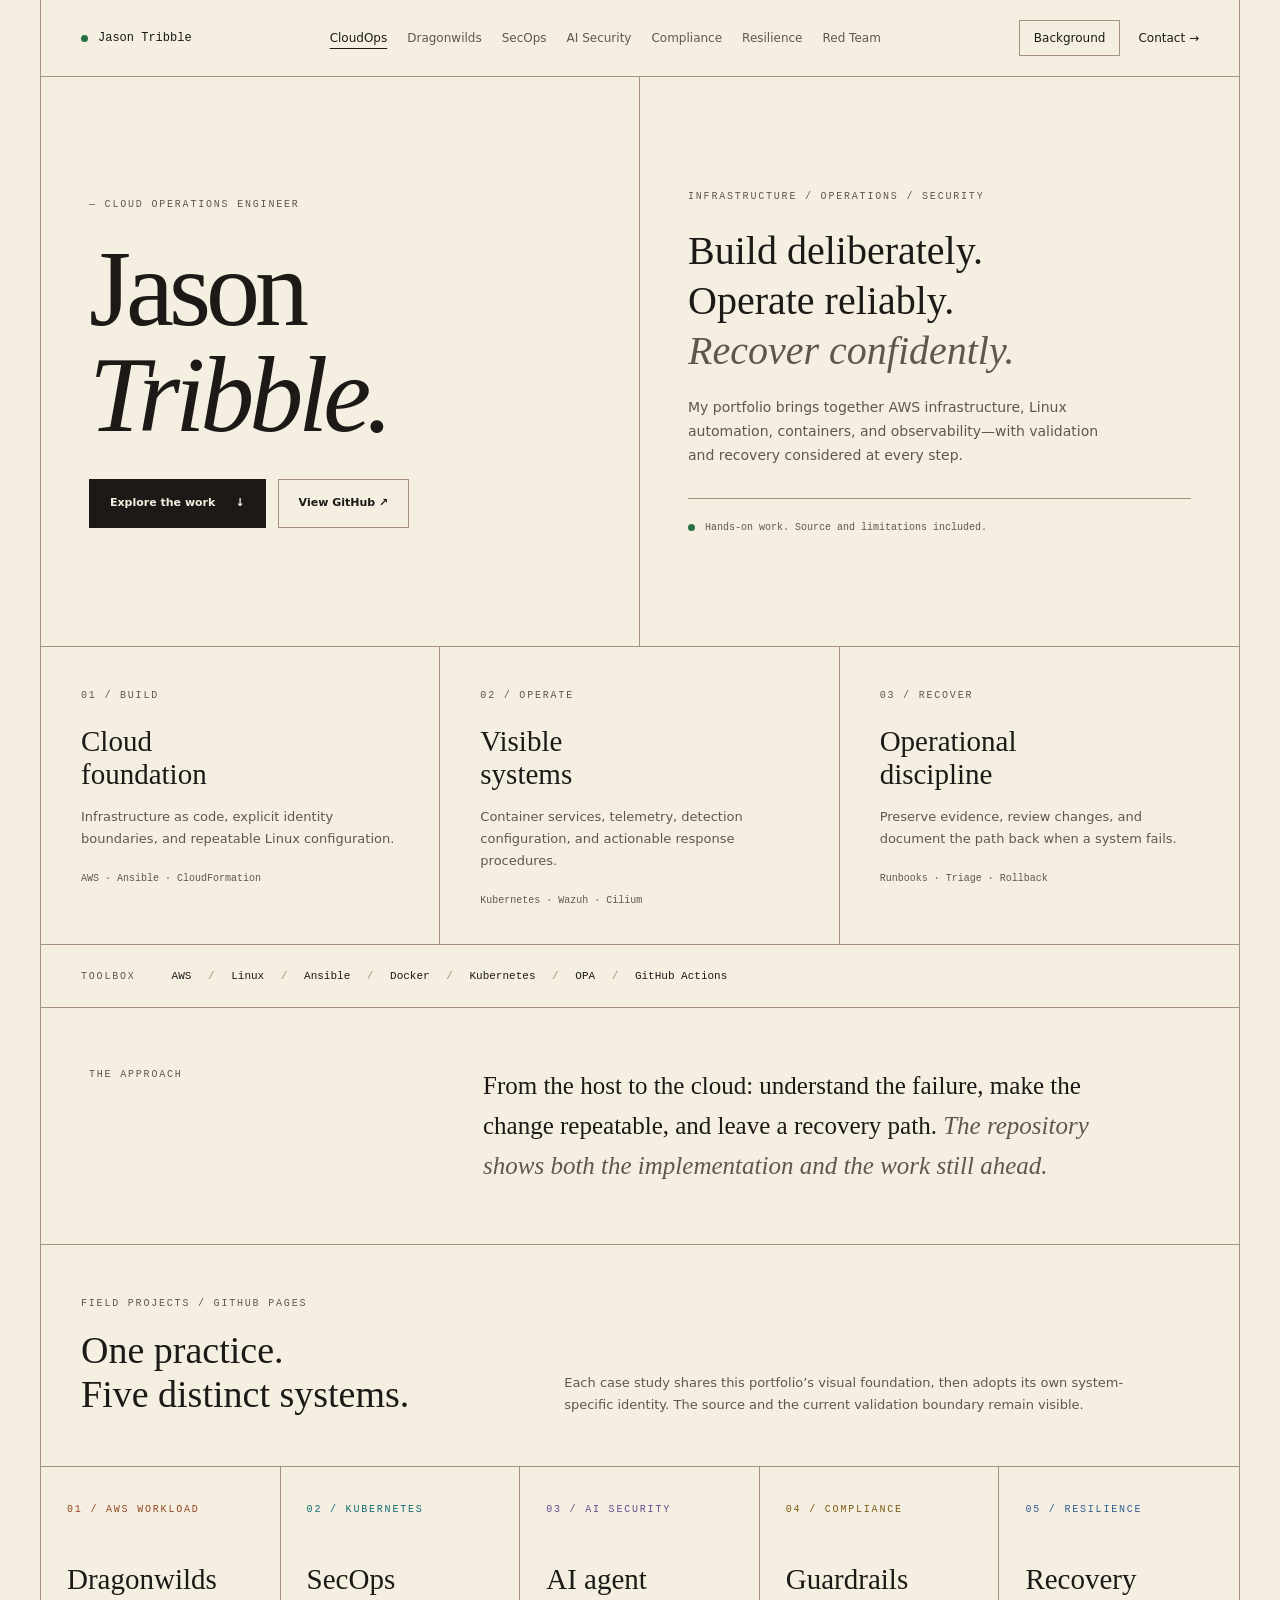
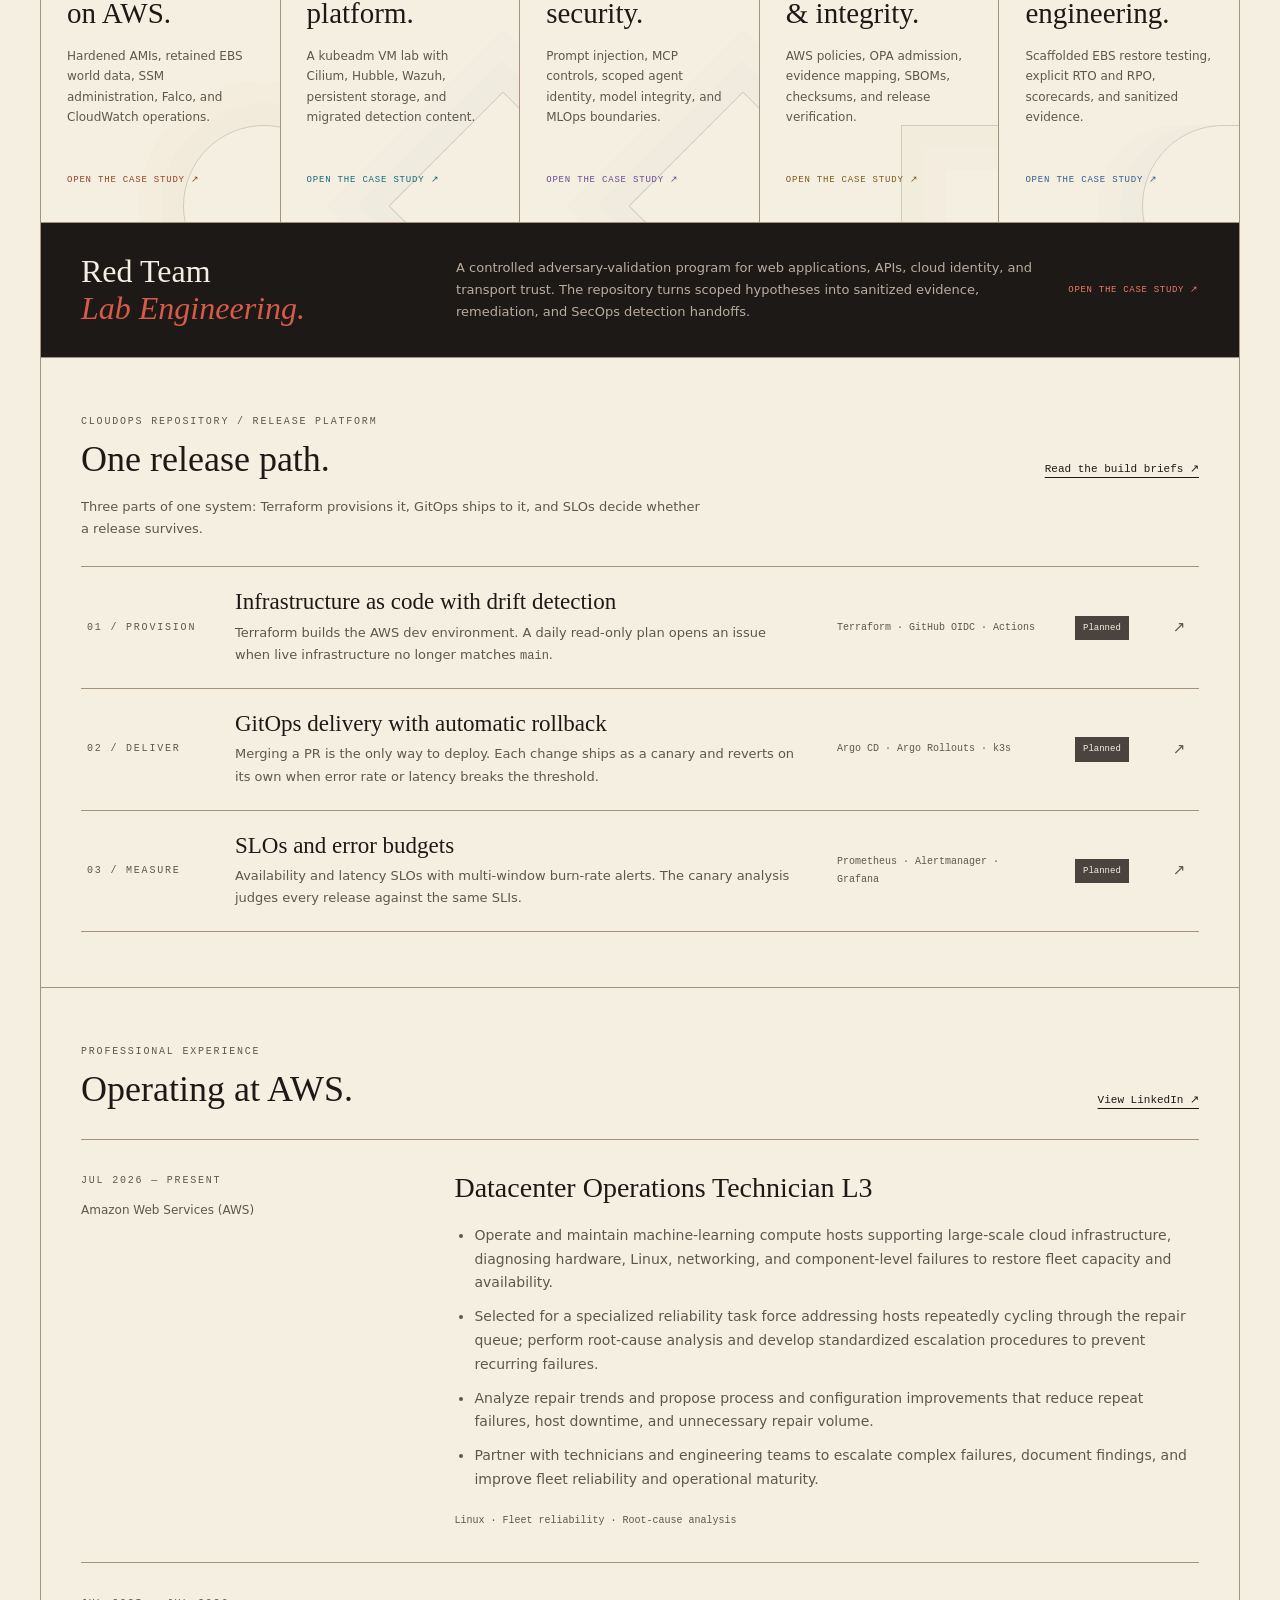
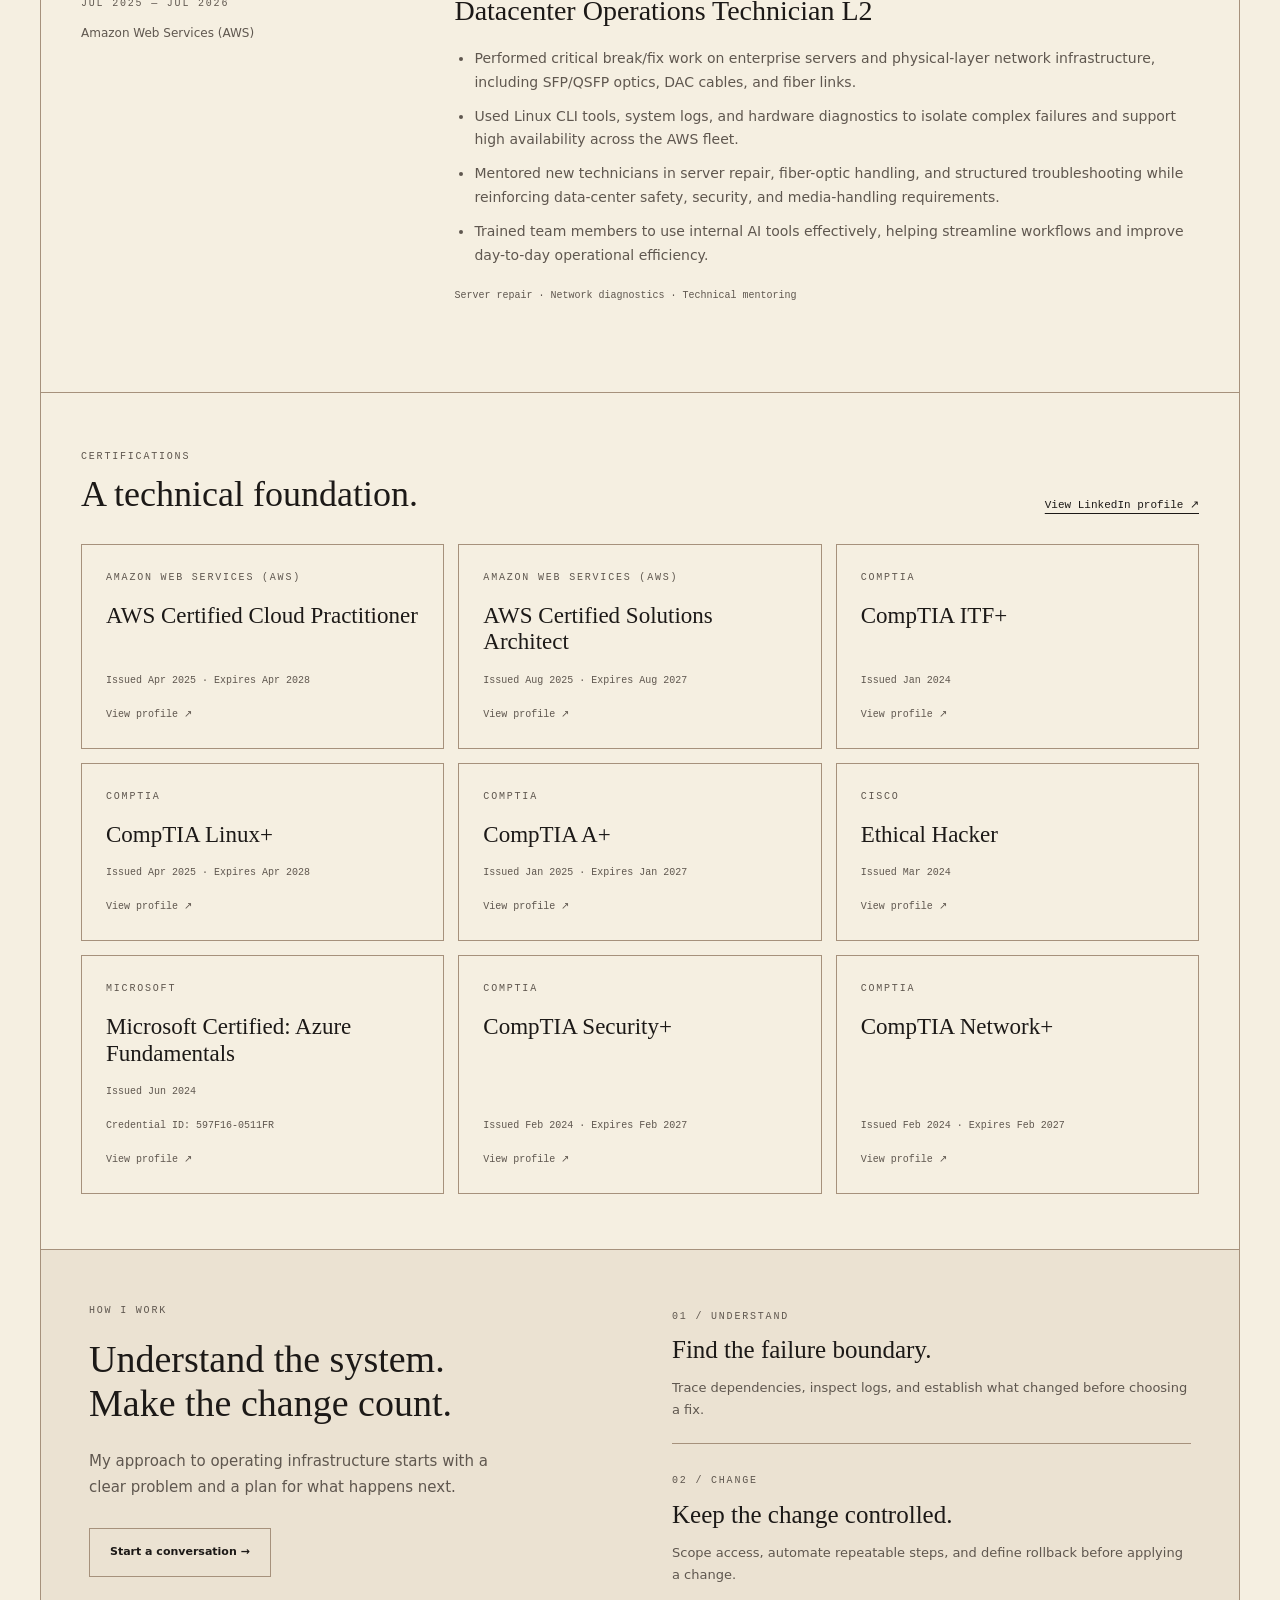
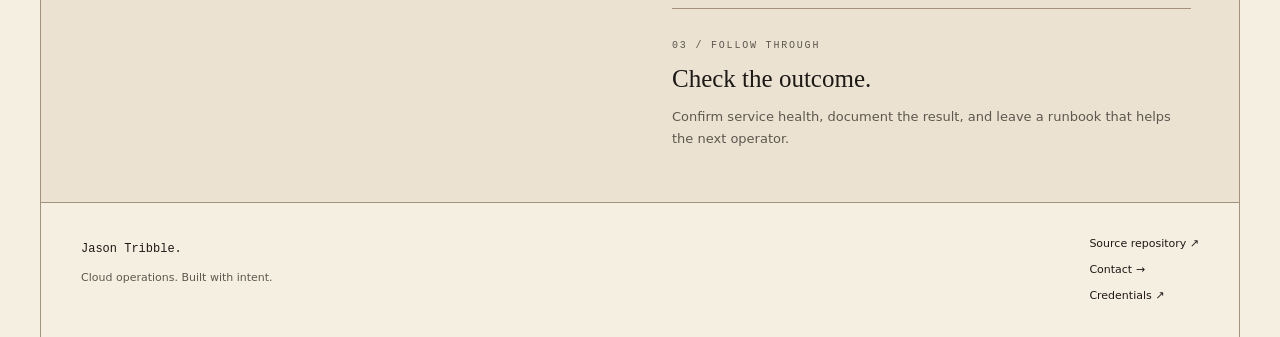
==== commit 91d7ed3c: "Shorten SecOps card label so card headings align Edited by Claude" ====
--- a/docs/site/index.html
+++ b/docs/site/index.html
@@ -40,7 +40,7 @@
       <div class="project-family-intro"><div><p class="eyebrow">Field projects / GitHub Pages</p><h2 id="project-sites-title">One practice.<br>Five distinct systems.</h2></div><p>Each case study shares this portfolio’s visual foundation, then adopts its own system-specific identity. The source and the current validation boundary remain visible.</p></div>
       <div class="project-family-list">
         <a class="family-card dragon" href="https://cloudsec-jay.github.io/dragonwilds-aws/"><span class="eyebrow">01 / AWS workload</span><h3>Dragonwilds<br>on AWS.</h3><p>Hardened AMIs, retained EBS world data, SSM administration, Falco, and CloudWatch operations.</p><span class="family-link">Open the case study ↗</span></a>
-        <a class="family-card secops" href="https://cloudsec-jay.github.io/k8s-secops-platform/"><span class="eyebrow">02 / Kubernetes security</span><h3>SecOps<br>platform.</h3><p>A kubeadm VM lab with Cilium, Hubble, Wazuh, persistent storage, and migrated detection content.</p><span class="family-link">Open the case study ↗</span></a>
+        <a class="family-card secops" href="https://cloudsec-jay.github.io/k8s-secops-platform/"><span class="eyebrow">02 / Kubernetes</span><h3>SecOps<br>platform.</h3><p>A kubeadm VM lab with Cilium, Hubble, Wazuh, persistent storage, and migrated detection content.</p><span class="family-link">Open the case study ↗</span></a>
         <a class="family-card ai" href="https://cloudsec-jay.github.io/ai-ml-security/"><span class="eyebrow">03 / AI security</span><h3>AI agent<br>security.</h3><p>Prompt injection, MCP controls, scoped agent identity, model integrity, and MLOps boundaries.</p><span class="family-link">Open the case study ↗</span></a>
         <a class="family-card compliance" href="https://cloudsec-jay.github.io/compliance-guardrails-integrity/"><span class="eyebrow">04 / Compliance</span><h3>Guardrails<br>&amp; integrity.</h3><p>AWS policies, OPA admission, evidence mapping, SBOMs, checksums, and release verification.</p><span class="family-link">Open the case study ↗</span></a>
         <a class="family-card resilience" href="https://cloudsec-jay.github.io/cloud-resilience-recovery/"><span class="eyebrow">05 / Resilience</span><h3>Recovery<br>engineering.</h3><p>Scaffolded EBS restore testing, explicit RTO and RPO, scorecards, and sanitized evidence.</p><span class="family-link">Open the case study ↗</span></a>
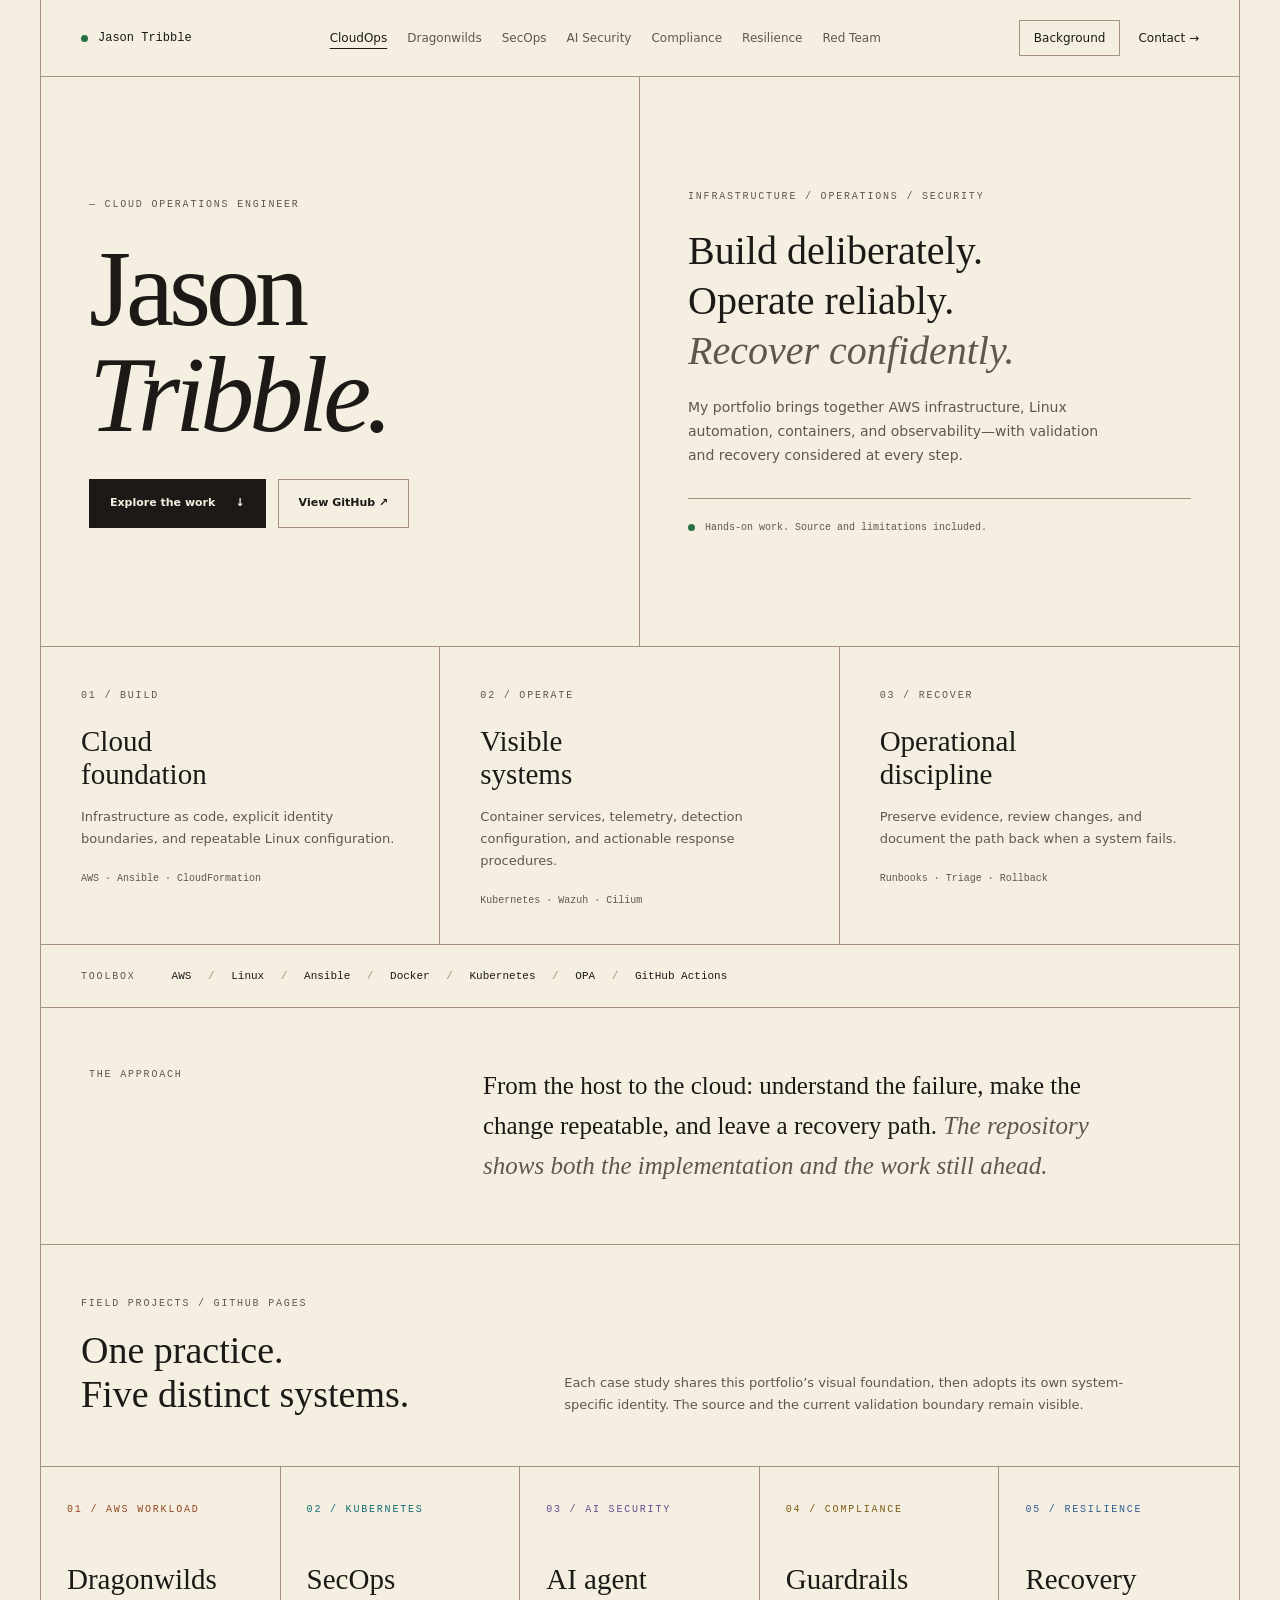
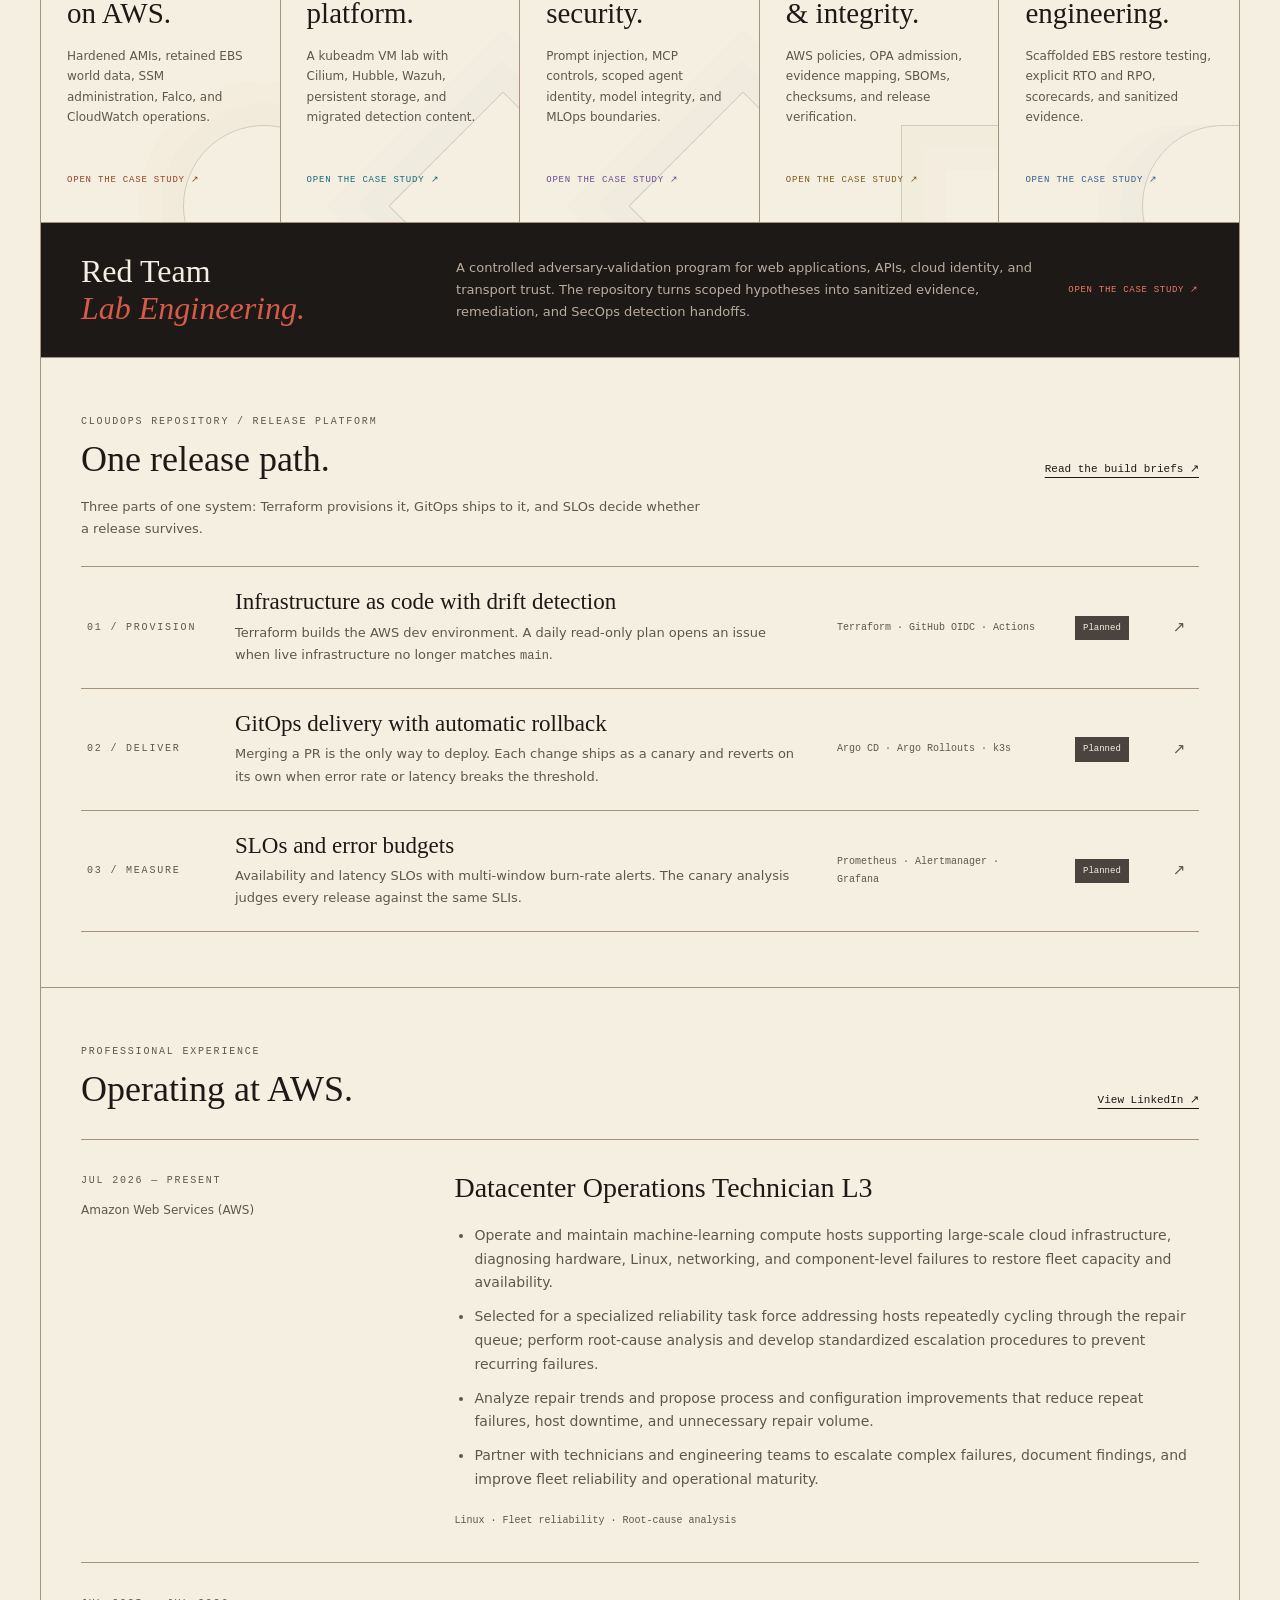
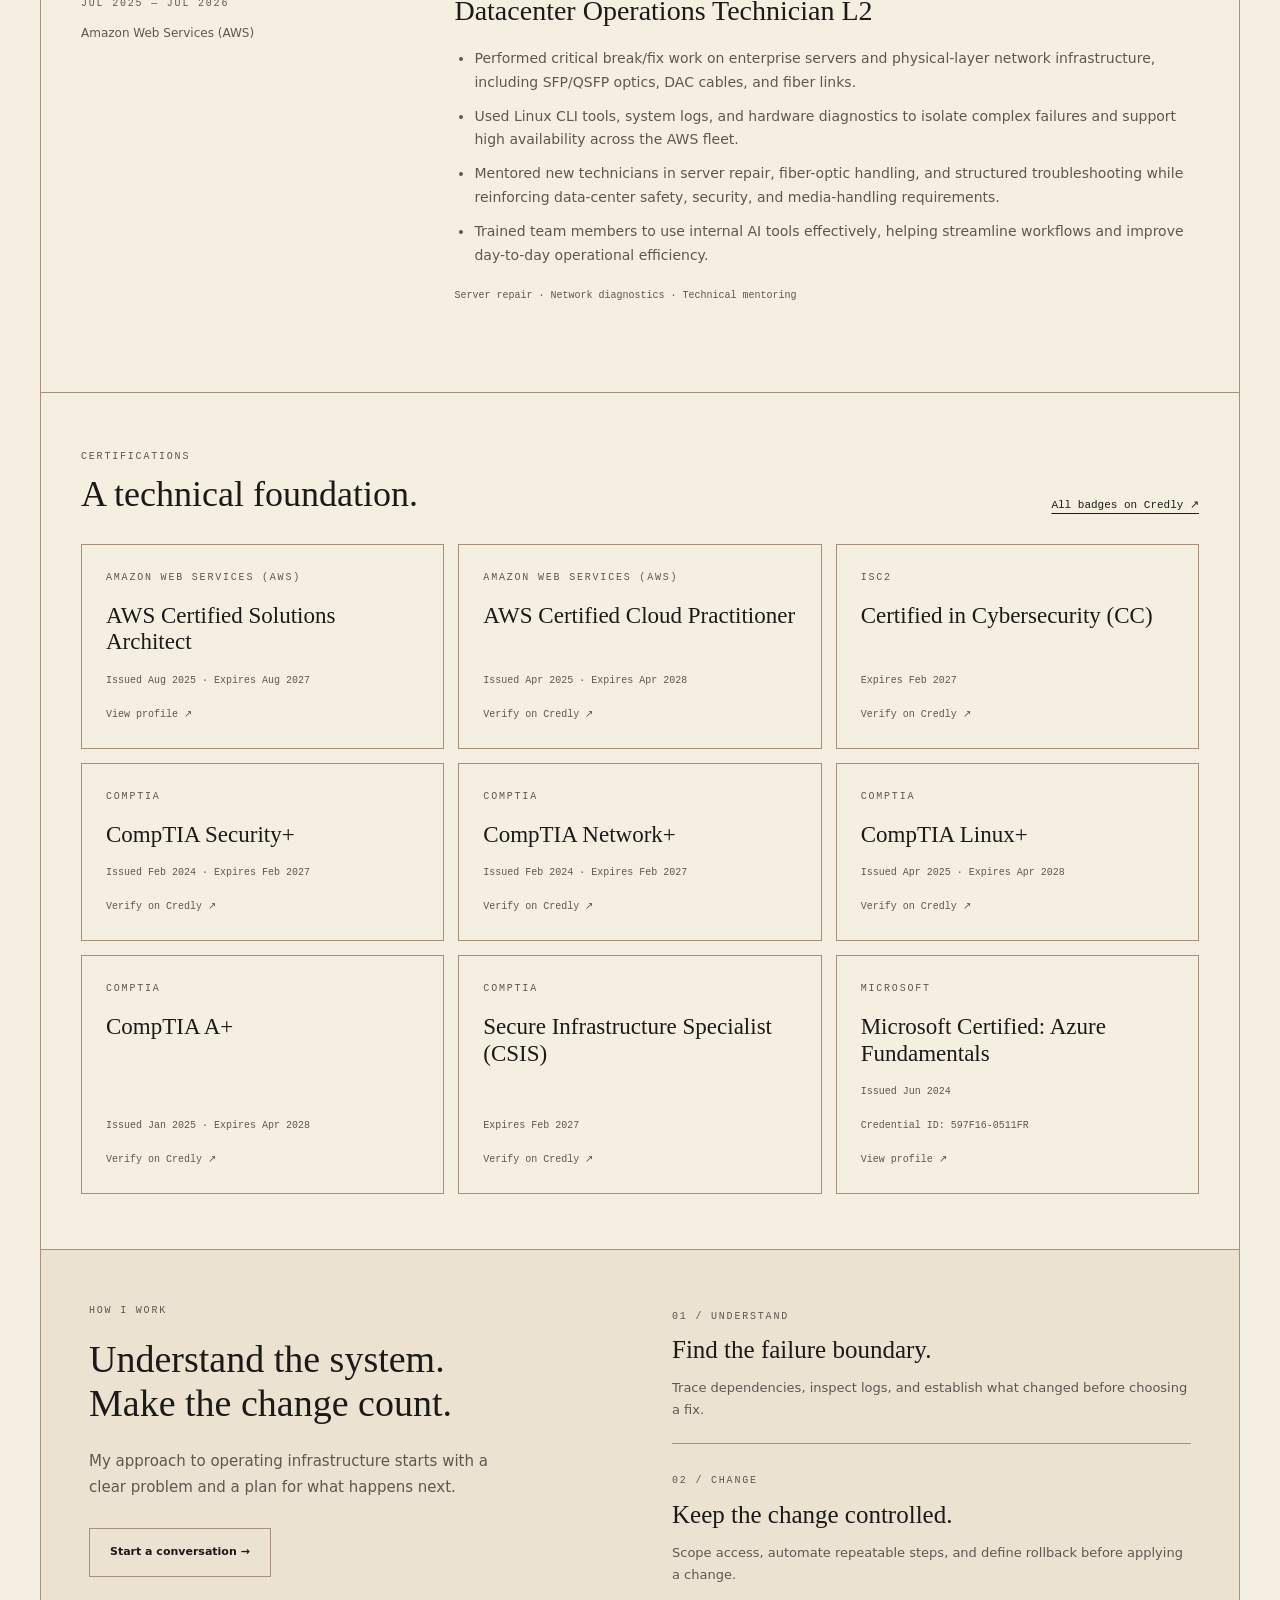
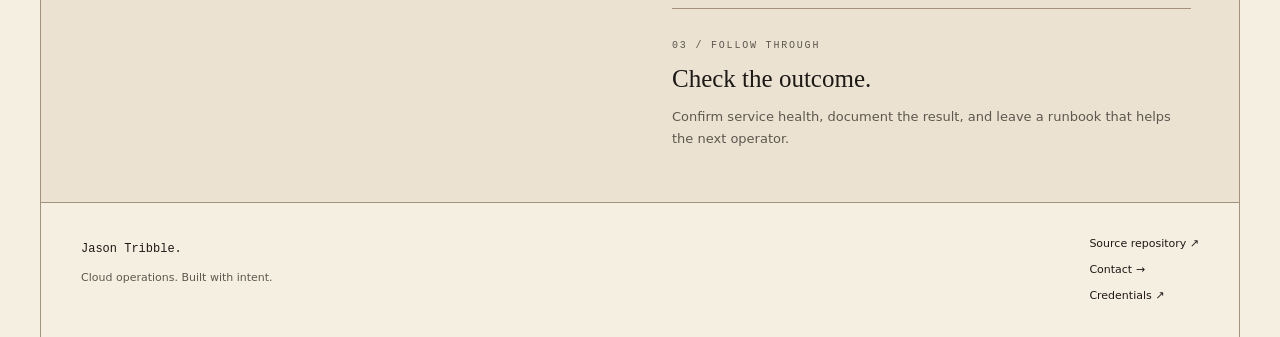
==== commit c4395b7d: "Refresh certifications: keep core certs, add ISC2 CC and CSIS Edited by Claude" ====
--- a/docs/site/index.html
+++ b/docs/site/index.html
@@ -84,17 +84,17 @@
       </article>
     </section>
     <section class="credentials section" id="credentials" aria-labelledby="credentials-title">
-      <div class="section-heading"><div><p class="eyebrow">Certifications</p><h2 id="credentials-title">A technical foundation.</h2></div><a class="text-link" href="https://www.linkedin.com/in/jt92/">View LinkedIn profile ↗</a></div>
+      <div class="section-heading"><div><p class="eyebrow">Certifications</p><h2 id="credentials-title">A technical foundation.</h2></div><a class="text-link" href="https://www.credly.com/users/jason-tribble">All badges on Credly ↗</a></div>
       <div class="credential-grid">
-        <a class="credential-card" href="https://www.linkedin.com/in/jt92/"><span class="eyebrow">Amazon Web Services (AWS)</span><h3>AWS Certified Cloud Practitioner</h3><span class="stack">Issued Apr 2025 · Expires Apr 2028</span><span class="stack">View profile ↗</span></a>
         <a class="credential-card" href="https://www.linkedin.com/in/jt92/"><span class="eyebrow">Amazon Web Services (AWS)</span><h3>AWS Certified Solutions Architect</h3><span class="stack">Issued Aug 2025 · Expires Aug 2027</span><span class="stack">View profile ↗</span></a>
-        <a class="credential-card" href="https://www.linkedin.com/in/jt92/"><span class="eyebrow">CompTIA</span><h3>CompTIA ITF+</h3><span class="stack">Issued Jan 2024</span><span class="stack">View profile ↗</span></a>
-        <a class="credential-card" href="https://www.linkedin.com/in/jt92/"><span class="eyebrow">CompTIA</span><h3>CompTIA Linux+</h3><span class="stack">Issued Apr 2025 · Expires Apr 2028</span><span class="stack">View profile ↗</span></a>
-        <a class="credential-card" href="https://www.linkedin.com/in/jt92/"><span class="eyebrow">CompTIA</span><h3>CompTIA A+</h3><span class="stack">Issued Jan 2025 · Expires Jan 2027</span><span class="stack">View profile ↗</span></a>
-        <a class="credential-card" href="https://www.linkedin.com/in/jt92/"><span class="eyebrow">Cisco</span><h3>Ethical Hacker</h3><span class="stack">Issued Mar 2024</span><span class="stack">View profile ↗</span></a>
+        <a class="credential-card" href="https://www.credly.com/users/jason-tribble"><span class="eyebrow">Amazon Web Services (AWS)</span><h3>AWS Certified Cloud Practitioner</h3><span class="stack">Issued Apr 2025 · Expires Apr 2028</span><span class="stack">Verify on Credly ↗</span></a>
+        <a class="credential-card" href="https://www.credly.com/users/jason-tribble"><span class="eyebrow">ISC2</span><h3>Certified in Cybersecurity (CC)</h3><span class="stack">Expires Feb 2027</span><span class="stack">Verify on Credly ↗</span></a>
+        <a class="credential-card" href="https://www.credly.com/users/jason-tribble"><span class="eyebrow">CompTIA</span><h3>CompTIA Security+</h3><span class="stack">Issued Feb 2024 · Expires Feb 2027</span><span class="stack">Verify on Credly ↗</span></a>
+        <a class="credential-card" href="https://www.credly.com/users/jason-tribble"><span class="eyebrow">CompTIA</span><h3>CompTIA Network+</h3><span class="stack">Issued Feb 2024 · Expires Feb 2027</span><span class="stack">Verify on Credly ↗</span></a>
+        <a class="credential-card" href="https://www.credly.com/users/jason-tribble"><span class="eyebrow">CompTIA</span><h3>CompTIA Linux+</h3><span class="stack">Issued Apr 2025 · Expires Apr 2028</span><span class="stack">Verify on Credly ↗</span></a>
+        <a class="credential-card" href="https://www.credly.com/users/jason-tribble"><span class="eyebrow">CompTIA</span><h3>CompTIA A+</h3><span class="stack">Issued Jan 2025 · Expires Apr 2028</span><span class="stack">Verify on Credly ↗</span></a>
+        <a class="credential-card" href="https://www.credly.com/users/jason-tribble"><span class="eyebrow">CompTIA</span><h3>Secure Infrastructure Specialist (CSIS)</h3><span class="stack">Expires Feb 2027</span><span class="stack">Verify on Credly ↗</span></a>
         <a class="credential-card" href="https://www.linkedin.com/in/jt92/"><span class="eyebrow">Microsoft</span><h3>Microsoft Certified: Azure Fundamentals</h3><span class="stack">Issued Jun 2024</span><span class="stack">Credential ID: 597F16-0511FR</span><span class="stack">View profile ↗</span></a>
-        <a class="credential-card" href="https://www.linkedin.com/in/jt92/"><span class="eyebrow">CompTIA</span><h3>CompTIA Security+</h3><span class="stack">Issued Feb 2024 · Expires Feb 2027</span><span class="stack">View profile ↗</span></a>
-        <a class="credential-card" href="https://www.linkedin.com/in/jt92/"><span class="eyebrow">CompTIA</span><h3>CompTIA Network+</h3><span class="stack">Issued Feb 2024 · Expires Feb 2027</span><span class="stack">View profile ↗</span></a>
       </div>
     </section>
     <section class="working-style" aria-labelledby="working-title">
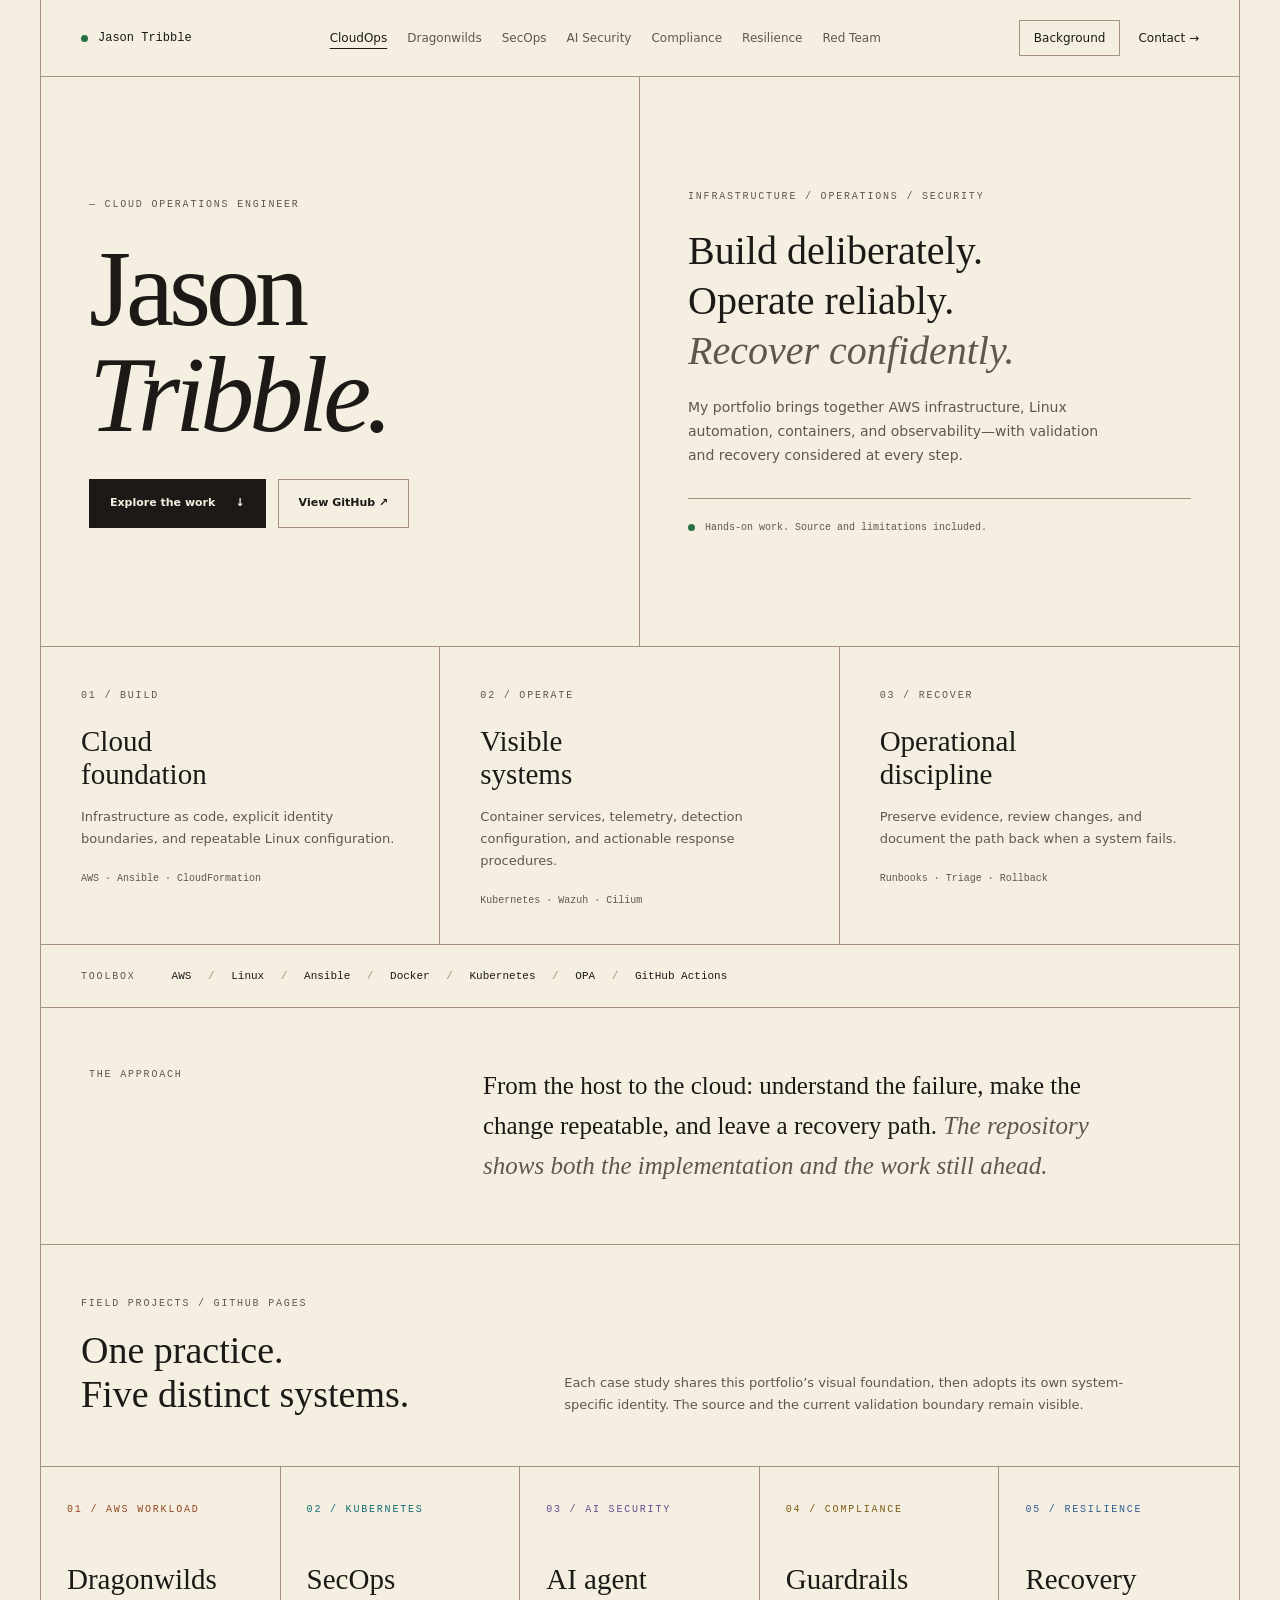
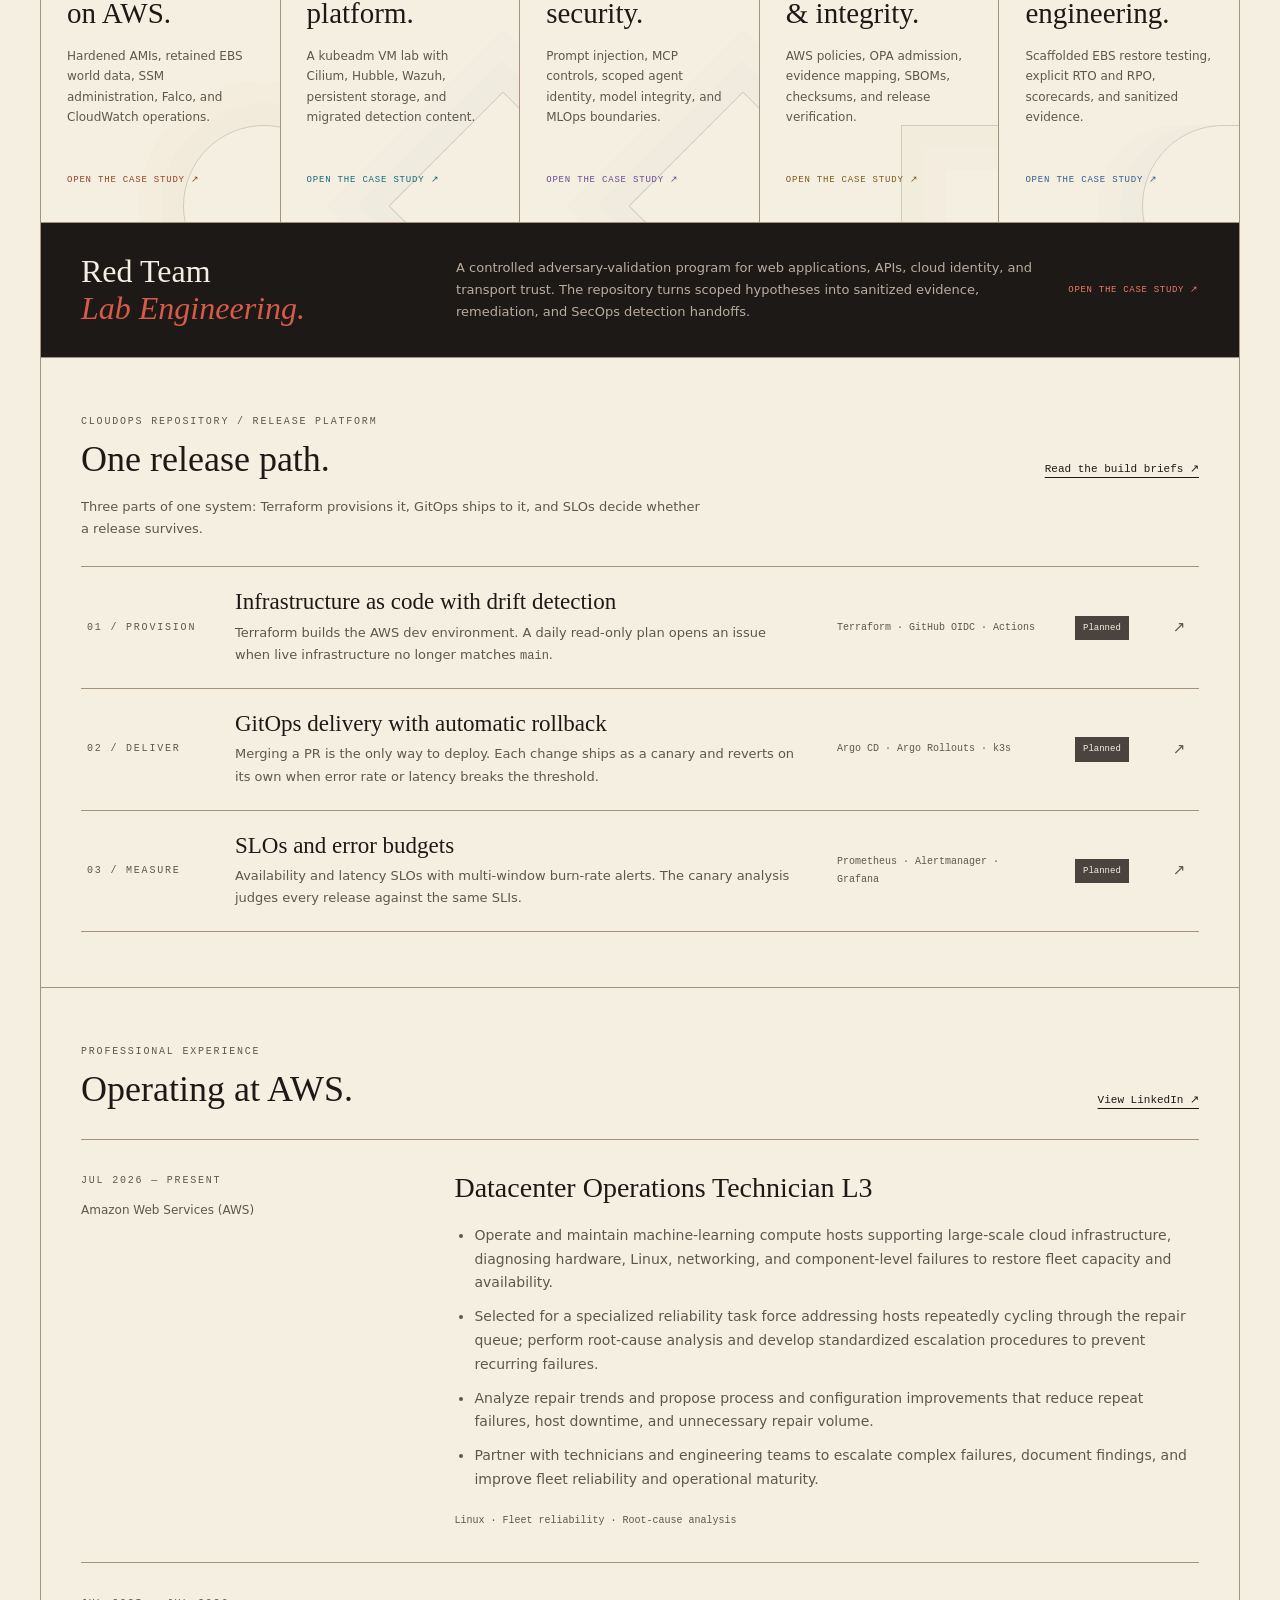
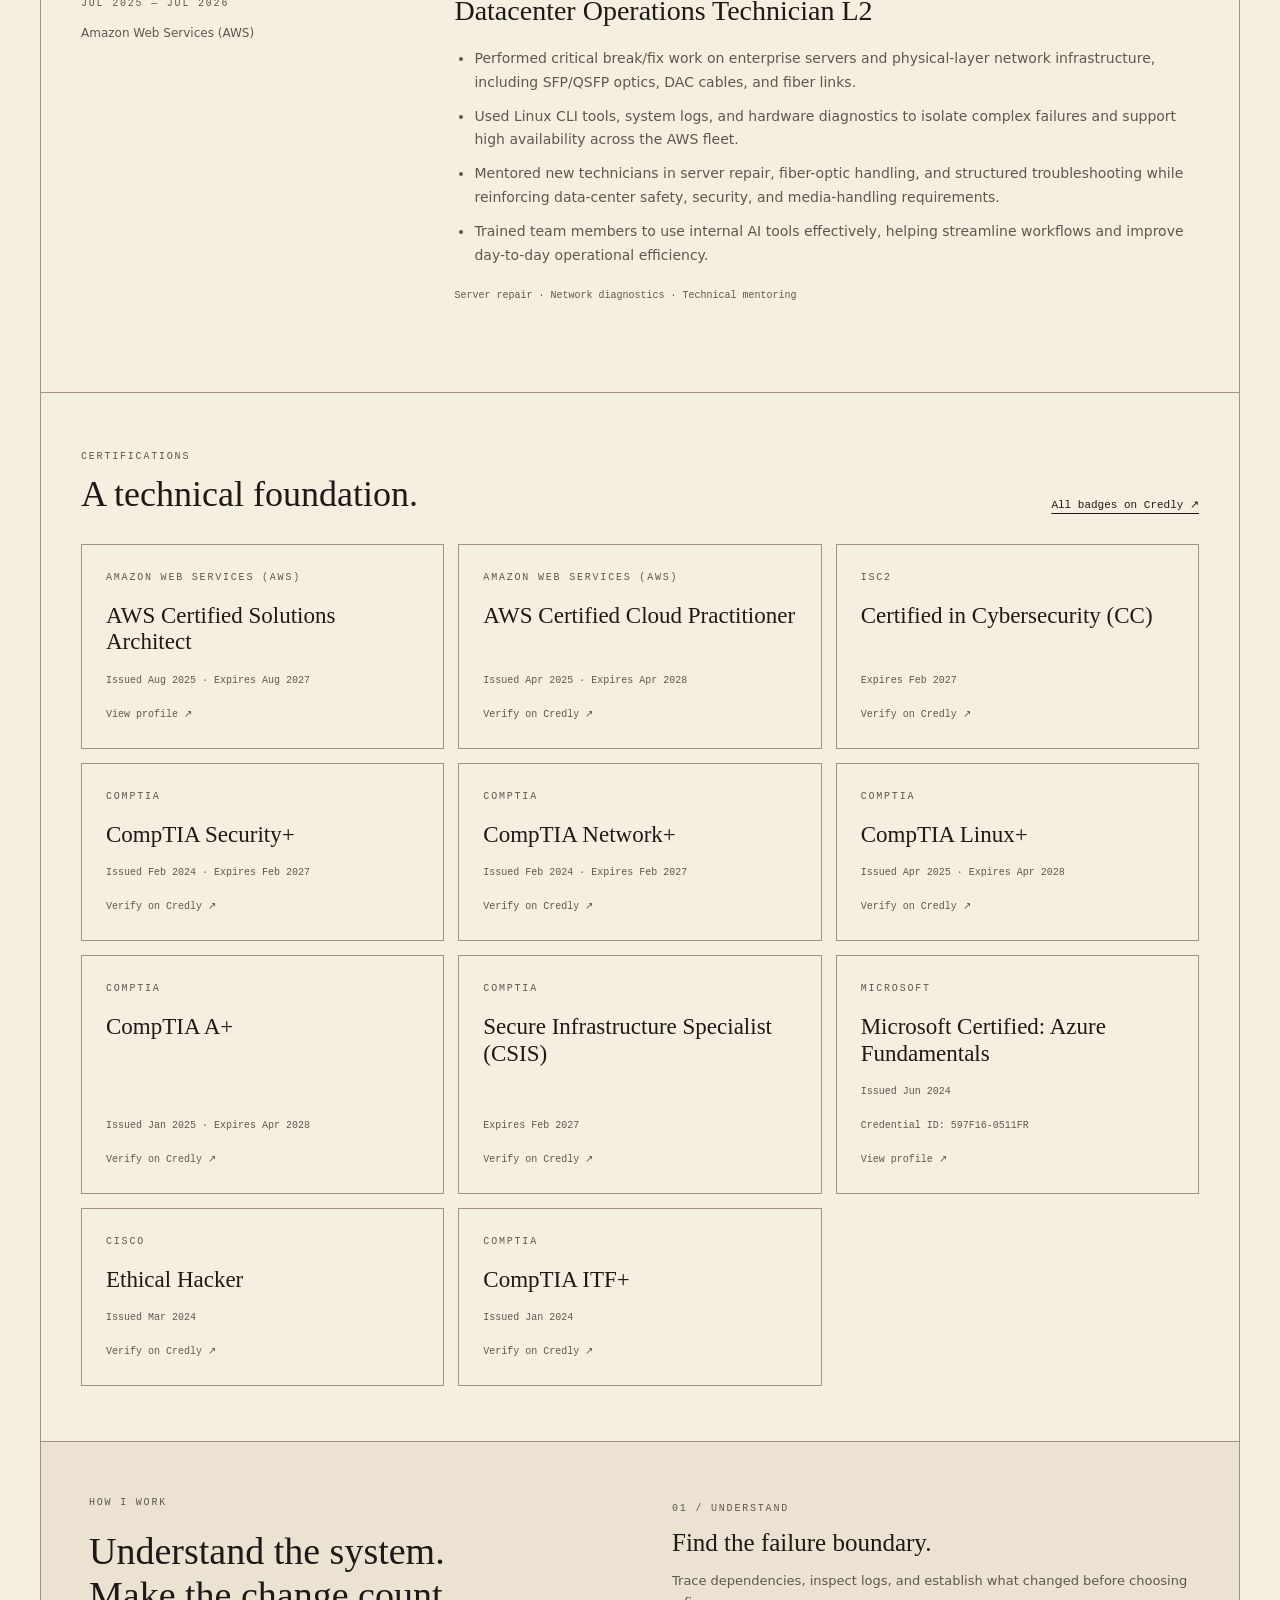
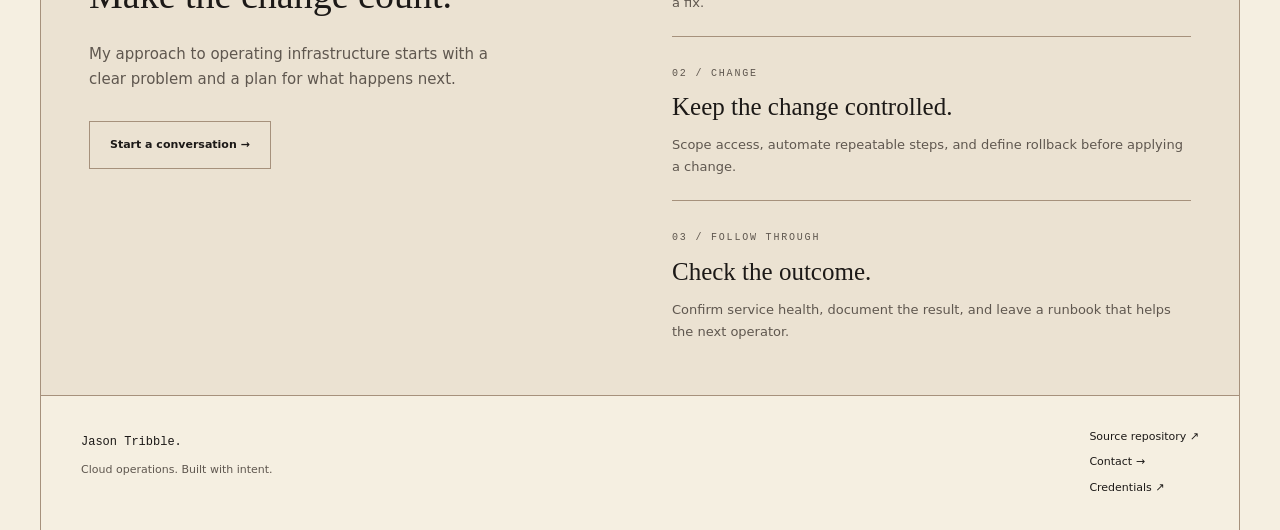
==== commit c6eb50e9: "Restore CompTIA ITF+ and Cisco Ethical Hacker certifications Edited by Claude" ====
--- a/docs/site/index.html
+++ b/docs/site/index.html
@@ -95,6 +95,8 @@
         <a class="credential-card" href="https://www.credly.com/users/jason-tribble"><span class="eyebrow">CompTIA</span><h3>CompTIA A+</h3><span class="stack">Issued Jan 2025 · Expires Apr 2028</span><span class="stack">Verify on Credly ↗</span></a>
         <a class="credential-card" href="https://www.credly.com/users/jason-tribble"><span class="eyebrow">CompTIA</span><h3>Secure Infrastructure Specialist (CSIS)</h3><span class="stack">Expires Feb 2027</span><span class="stack">Verify on Credly ↗</span></a>
         <a class="credential-card" href="https://www.linkedin.com/in/jt92/"><span class="eyebrow">Microsoft</span><h3>Microsoft Certified: Azure Fundamentals</h3><span class="stack">Issued Jun 2024</span><span class="stack">Credential ID: 597F16-0511FR</span><span class="stack">View profile ↗</span></a>
+        <a class="credential-card" href="https://www.credly.com/users/jason-tribble"><span class="eyebrow">Cisco</span><h3>Ethical Hacker</h3><span class="stack">Issued Mar 2024</span><span class="stack">Verify on Credly ↗</span></a>
+        <a class="credential-card" href="https://www.credly.com/users/jason-tribble"><span class="eyebrow">CompTIA</span><h3>CompTIA ITF+</h3><span class="stack">Issued Jan 2024</span><span class="stack">Verify on Credly ↗</span></a>
       </div>
     </section>
     <section class="working-style" aria-labelledby="working-title">
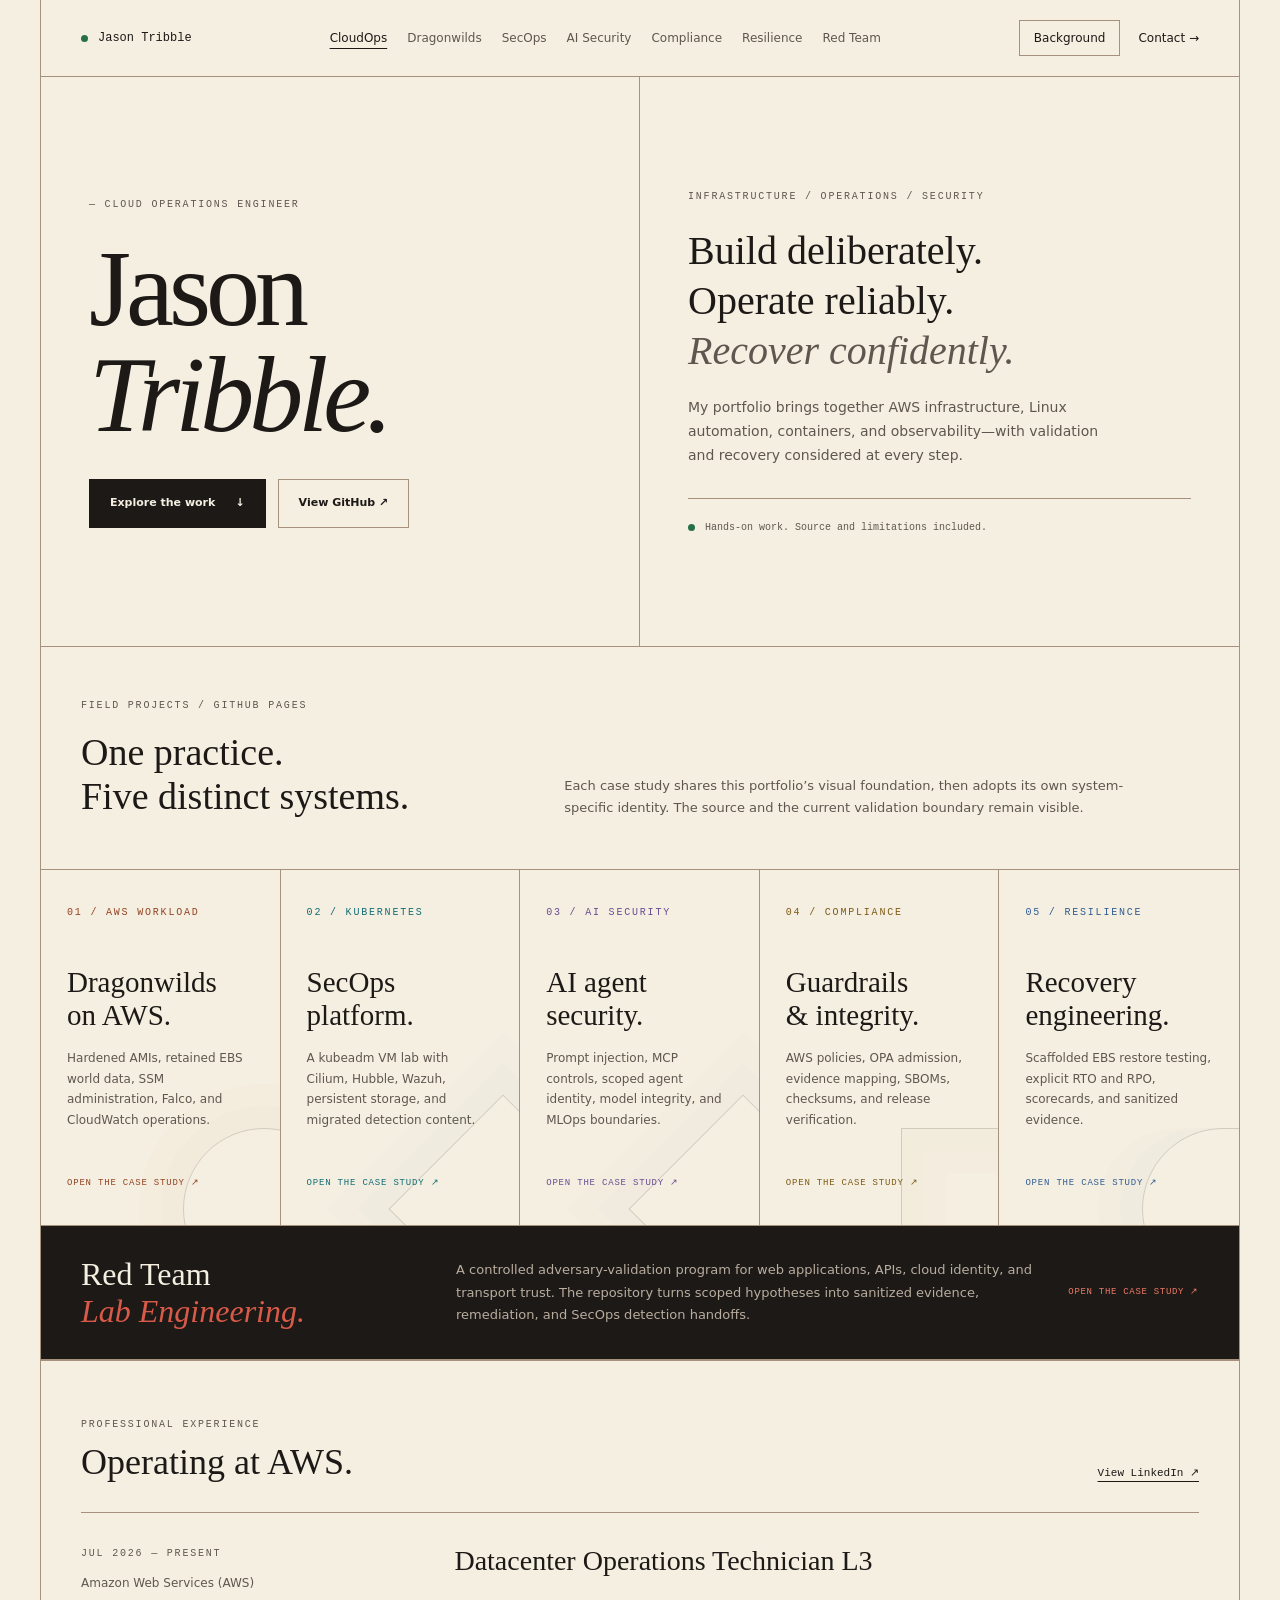
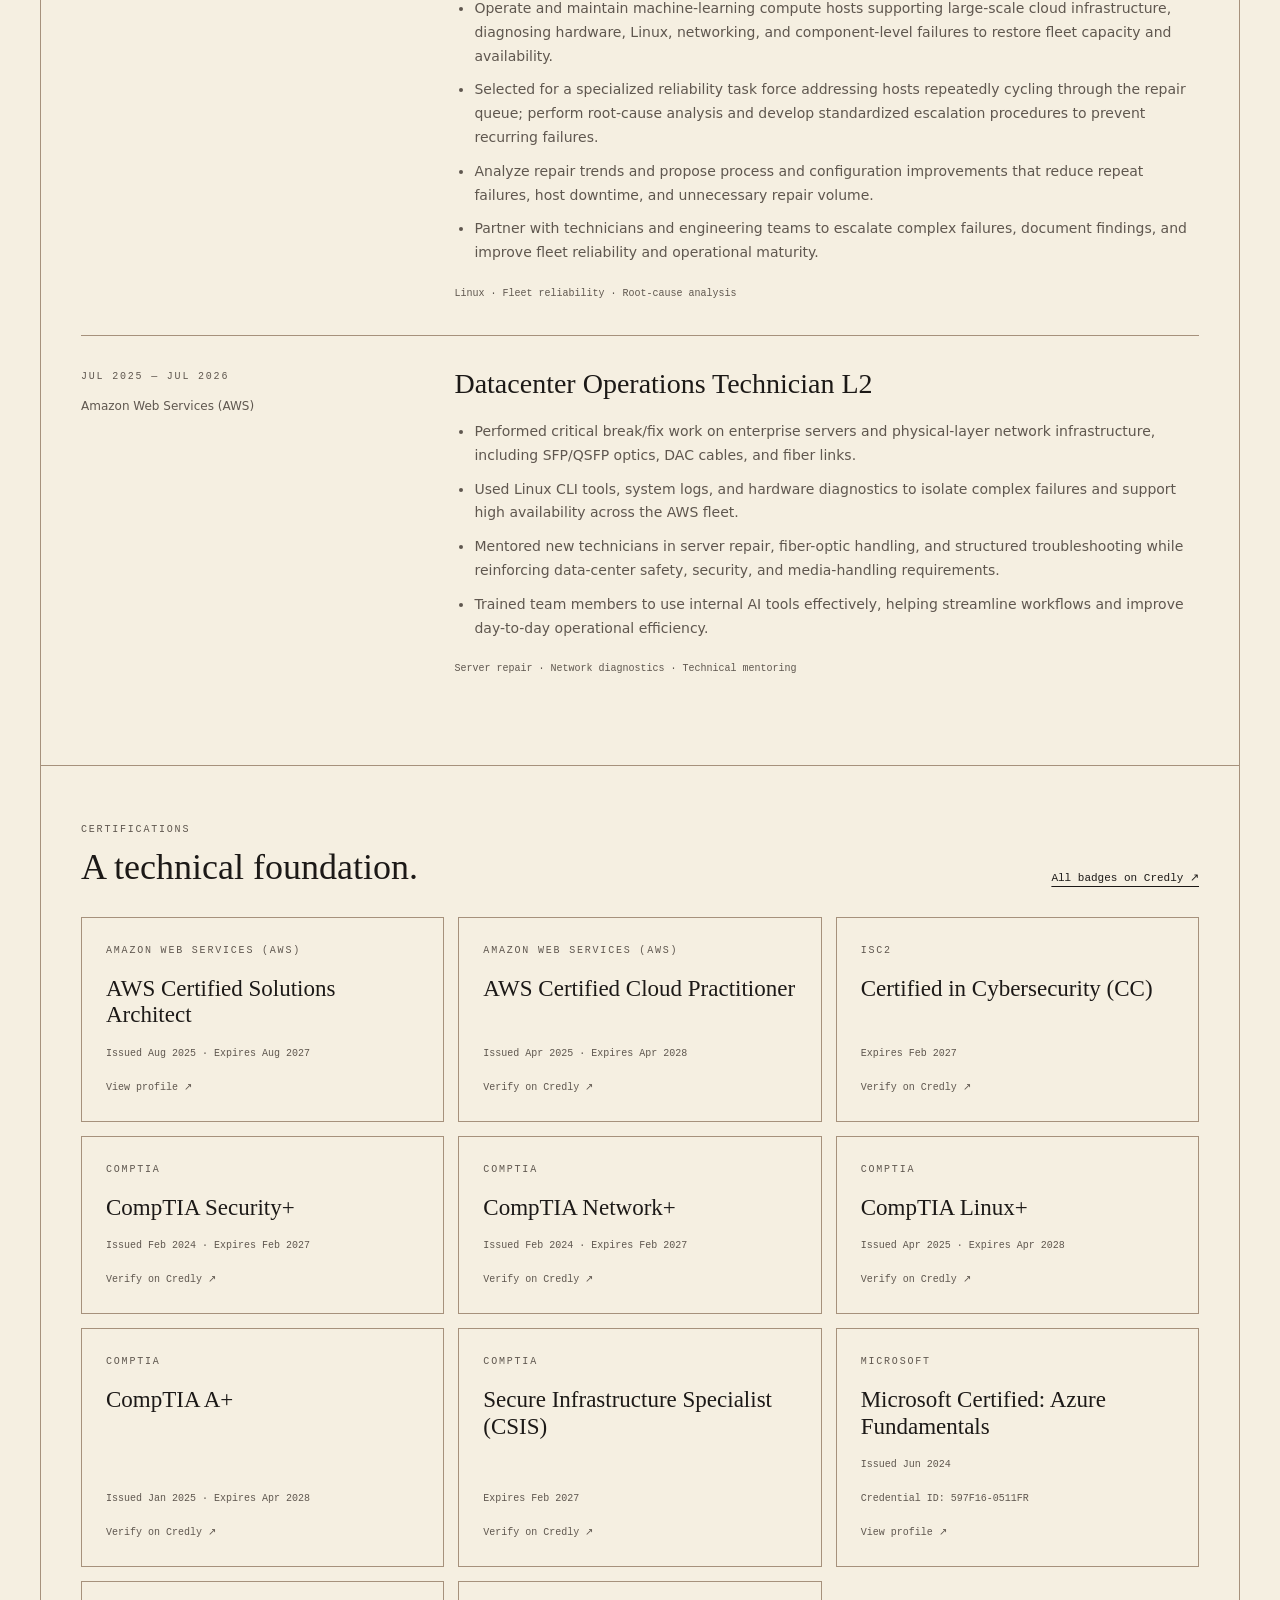
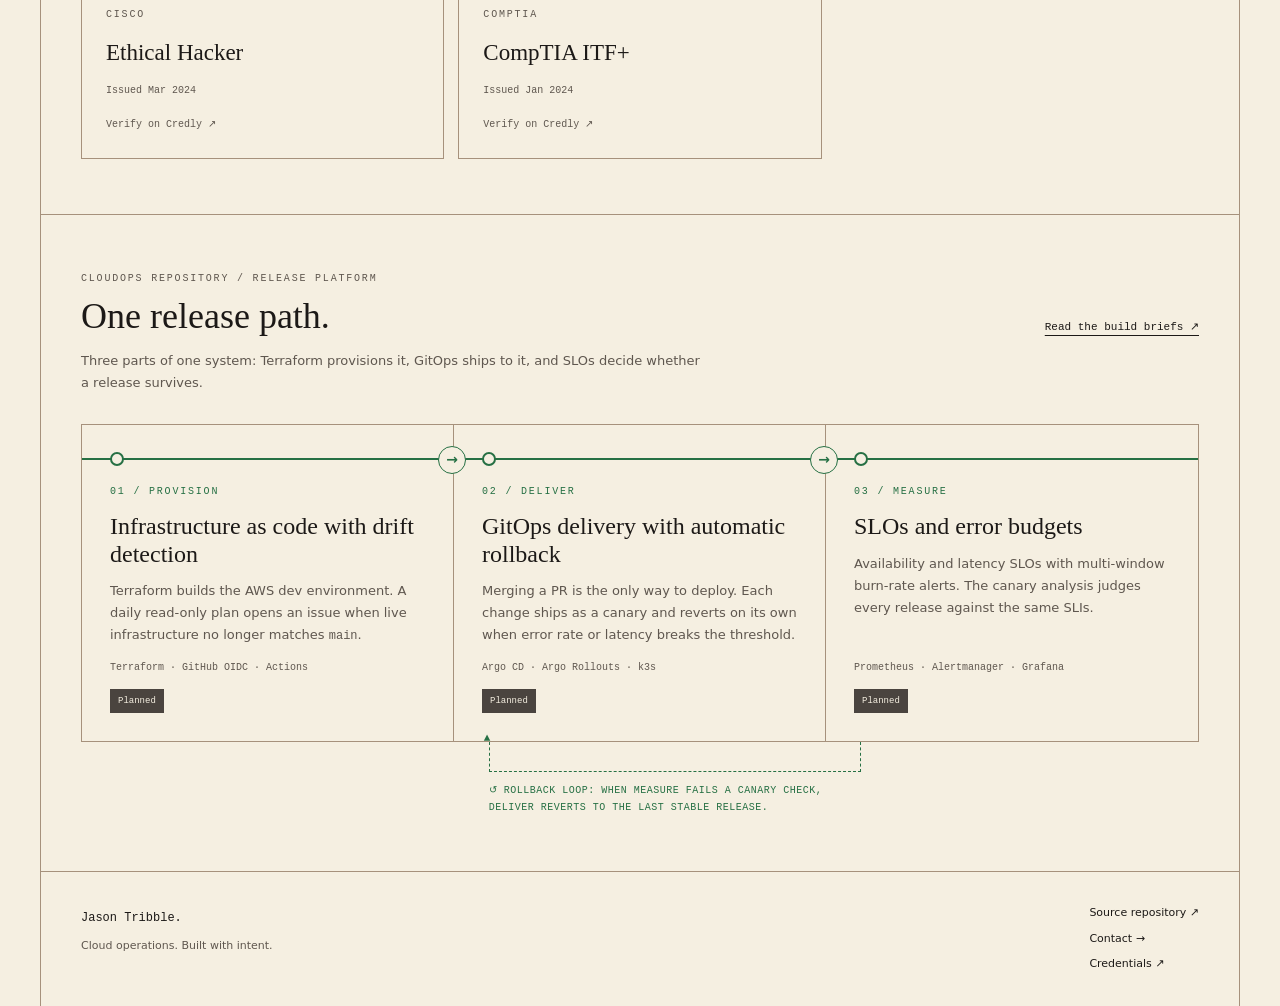
==== commit 59bb83d2: "Cut approach band and How I work; release pipeline; experience before roadmap Edited by Claude" ====
--- a/docs/site/index.html
+++ b/docs/site/index.html
@@ -10,7 +10,7 @@
   <link rel="preconnect" href="https://fonts.googleapis.com">
   <link rel="preconnect" href="https://fonts.gstatic.com" crossorigin>
   <link href="https://fonts.googleapis.com/css2?family=Playfair+Display:ital,wght@0,400;0,700;1,400&amp;family=JetBrains+Mono:wght@400;500&amp;family=Inter:wght@400;500;600;700&amp;display=swap" rel="stylesheet">
-  <link rel="stylesheet" href="style.css?v=20261011-header">
+  <link rel="stylesheet" href="style.css?v=20261011-redesign">
 </head>
 <body>
   <a class="skip" href="#main">Skip to content</a>
@@ -22,20 +22,13 @@
   <main id="main">
     <section class="hero" aria-labelledby="hero-title">
       <div class="hero-left"><p class="eyebrow">— Cloud Operations Engineer</p><h1 id="hero-title">Jason<br><em>Tribble.</em></h1>
-      <div class="actions"><a class="button dark" href="#artifacts">Explore the work <span aria-hidden="true">↓</span></a><a class="button" href="https://github.com/CloudSec-Jay/cloud-ops-engineering">View GitHub ↗</a></div></div>
+      <div class="actions"><a class="button dark" href="#project-sites">Explore the work <span aria-hidden="true">↓</span></a><a class="button" href="https://github.com/CloudSec-Jay/cloud-ops-engineering">View GitHub ↗</a></div></div>
       <div class="hero-right"><p class="eyebrow">Infrastructure / Operations / Security</p>
         <p class="pitch">Build deliberately.<br>Operate reliably.<br><em>Recover confidently.</em></p>
         <p class="intro">My portfolio brings together AWS infrastructure, Linux automation, containers, and observability—with validation and recovery considered at every step.</p>
         <div class="hero-note"><span class="dot" aria-hidden="true"></span>Hands-on work. Source and limitations included.</div>
       </div>
     </section>
-    <section class="expertise" aria-label="Engineering focus">
-      <div><span class="eyebrow">01 / Build</span><h2>Cloud<br> foundation</h2><p>Infrastructure as code, explicit identity boundaries, and repeatable Linux configuration.</p><span class="stack">AWS · Ansible · CloudFormation</span></div>
-      <div><span class="eyebrow">02 / Operate</span><h2>Visible<br> systems</h2><p>Container services, telemetry, detection configuration, and actionable response procedures.</p><span class="stack">Kubernetes · Wazuh · Cilium</span></div>
-      <div><span class="eyebrow">03 / Recover</span><h2>Operational<br> discipline</h2><p>Preserve evidence, review changes, and document the path back when a system fails.</p><span class="stack">Runbooks · Triage · Rollback</span></div>
-    </section>
-    <div class="skills-strip"><span class="eyebrow">Toolbox</span><p>AWS <span> / </span> Linux <span> / </span> Ansible <span> / </span> Docker <span> / </span> Kubernetes <span> / </span> OPA <span> / </span> GitHub Actions</p></div>
-    <section class="about"><p class="eyebrow">The approach</p><p>From the host to the cloud: understand the failure, make the change repeatable, and leave a recovery path. <em>The repository shows both the implementation and the work still ahead.</em></p></section>
     <section class="project-family" id="project-sites" aria-labelledby="project-sites-title">
       <div class="project-family-intro"><div><p class="eyebrow">Field projects / GitHub Pages</p><h2 id="project-sites-title">One practice.<br>Five distinct systems.</h2></div><p>Each case study shares this portfolio’s visual foundation, then adopts its own system-specific identity. The source and the current validation boundary remain visible.</p></div>
       <div class="project-family-list">
@@ -52,15 +45,6 @@
         <p>A controlled adversary-validation program for web applications, APIs, cloud identity, and transport trust. The repository turns scoped hypotheses into sanitized evidence, remediation, and SecOps detection handoffs.</p>
         <div class="red-team-actions"><a href="https://cloudsec-jay.github.io/red-team-lab-engineering/">Open the case study ↗</a></div>
       </div>
-    </section>
-    <section class="section" id="artifacts" aria-labelledby="systems-title">
-      <div class="section-heading"><div><p class="eyebrow">CloudOps repository / Release platform</p><h2 id="systems-title">One release path.</h2></div><a class="text-link" href="https://github.com/CloudSec-Jay/cloud-ops-engineering/blob/main/docs/build-briefs/README.md">Read the build briefs ↗</a></div>
-      <p class="systems-intro">Three parts of one system: Terraform provisions it, GitOps ships to it, and SLOs decide whether a release survives.</p>
-      <ol class="system-list">
-        <li><a class="system-row" href="https://github.com/CloudSec-Jay/cloud-ops-engineering/blob/main/docs/build-briefs/01-iac-drift-detection.md"><span class="eyebrow">01 / Provision</span><div><h3>Infrastructure as code with drift detection</h3><p>Terraform builds the AWS dev environment. A daily read-only plan opens an issue when live infrastructure no longer matches <code>main</code>.</p></div><span class="stack">Terraform · GitHub OIDC · Actions</span><span class="status">Planned</span><span class="system-arrow" aria-hidden="true">↗</span></a></li>
-        <li><a class="system-row" href="https://github.com/CloudSec-Jay/cloud-ops-engineering/blob/main/docs/build-briefs/02-gitops-auto-rollback.md"><span class="eyebrow">02 / Deliver</span><div><h3>GitOps delivery with automatic rollback</h3><p>Merging a PR is the only way to deploy. Each change ships as a canary and reverts on its own when error rate or latency breaks the threshold.</p></div><span class="stack">Argo CD · Argo Rollouts · k3s</span><span class="status">Planned</span><span class="system-arrow" aria-hidden="true">↗</span></a></li>
-        <li><a class="system-row" href="https://github.com/CloudSec-Jay/cloud-ops-engineering/blob/main/docs/build-briefs/03-slo-error-budgets.md"><span class="eyebrow">03 / Measure</span><div><h3>SLOs and error budgets</h3><p>Availability and latency SLOs with multi-window burn-rate alerts. The canary analysis judges every release against the same SLIs.</p></div><span class="stack">Prometheus · Alertmanager · Grafana</span><span class="status">Planned</span><span class="system-arrow" aria-hidden="true">↗</span></a></li>
-      </ol>
     </section>
     <section class="career section" id="experience" aria-labelledby="experience-title">
       <div class="section-heading"><div><p class="eyebrow">Professional experience</p><h2 id="experience-title">Operating at AWS.</h2></div><a class="text-link" href="https://www.linkedin.com/in/jt92/">View LinkedIn ↗</a></div>
@@ -99,13 +83,15 @@
         <a class="credential-card" href="https://www.credly.com/users/jason-tribble"><span class="eyebrow">CompTIA</span><h3>CompTIA ITF+</h3><span class="stack">Issued Jan 2024</span><span class="stack">Verify on Credly ↗</span></a>
       </div>
     </section>
-    <section class="working-style" aria-labelledby="working-title">
-      <div class="working-intro"><p class="eyebrow">How I work</p><h2 id="working-title">Understand the system.<br>Make the change count.</h2><p>My approach to operating infrastructure starts with a clear problem and a plan for what happens next.</p><a class="button" href="contact.html">Start a conversation →</a></div>
-      <ol class="working-steps">
-        <li><span class="eyebrow">01 / Understand</span><h3>Find the failure boundary.</h3><p>Trace dependencies, inspect logs, and establish what changed before choosing a fix.</p></li>
-        <li><span class="eyebrow">02 / Change</span><h3>Keep the change controlled.</h3><p>Scope access, automate repeatable steps, and define rollback before applying a change.</p></li>
-        <li><span class="eyebrow">03 / Follow through</span><h3>Check the outcome.</h3><p>Confirm service health, document the result, and leave a runbook that helps the next operator.</p></li>
+    <section class="section release" id="artifacts" aria-labelledby="systems-title">
+      <div class="section-heading"><div><p class="eyebrow">CloudOps repository / Release platform</p><h2 id="systems-title">One release path.</h2></div><a class="text-link" href="https://github.com/CloudSec-Jay/cloud-ops-engineering/blob/main/docs/build-briefs/README.md">Read the build briefs ↗</a></div>
+      <p class="release-intro">Three parts of one system: Terraform provisions it, GitOps ships to it, and SLOs decide whether a release survives.</p>
+      <ol class="pipeline">
+        <li class="stage"><a href="https://github.com/CloudSec-Jay/cloud-ops-engineering/blob/main/docs/build-briefs/01-iac-drift-detection.md"><span class="stage-node" aria-hidden="true"></span><span class="eyebrow">01 / Provision</span><h3>Infrastructure as code with drift detection</h3><p>Terraform builds the AWS dev environment. A daily read-only plan opens an issue when live infrastructure no longer matches <code>main</code>.</p><span class="stack">Terraform · GitHub OIDC · Actions</span><span class="status">Planned</span></a></li>
+        <li class="stage"><a href="https://github.com/CloudSec-Jay/cloud-ops-engineering/blob/main/docs/build-briefs/02-gitops-auto-rollback.md"><span class="stage-node" aria-hidden="true"></span><span class="eyebrow">02 / Deliver</span><h3>GitOps delivery with automatic rollback</h3><p>Merging a PR is the only way to deploy. Each change ships as a canary and reverts on its own when error rate or latency breaks the threshold.</p><span class="stack">Argo CD · Argo Rollouts · k3s</span><span class="status">Planned</span></a></li>
+        <li class="stage"><a href="https://github.com/CloudSec-Jay/cloud-ops-engineering/blob/main/docs/build-briefs/03-slo-error-budgets.md"><span class="stage-node" aria-hidden="true"></span><span class="eyebrow">03 / Measure</span><h3>SLOs and error budgets</h3><p>Availability and latency SLOs with multi-window burn-rate alerts. The canary analysis judges every release against the same SLIs.</p><span class="stack">Prometheus · Alertmanager · Grafana</span><span class="status">Planned</span></a></li>
       </ol>
+      <div class="pipeline-loop"><span class="loop-bracket" aria-hidden="true"></span><p><span aria-hidden="true">↺</span> Rollback loop: when Measure fails a canary check, Deliver reverts to the last stable release.</p></div>
     </section>
   </main>
   <footer>
--- a/docs/site/style.css
+++ b/docs/site/style.css
@@ -43,18 +43,7 @@
 .pitch em { color: var(--muted); }
 .intro { font-size: 14px; max-width: 430px; }
 .hero-note { border-top: 1px solid var(--line); padding-top: 20px; margin-top: 30px; font: 10px/1.7 var(--mono); color: var(--muted); display: flex; align-items: center; gap: 10px; }
-.expertise { display: grid; grid-template-columns: repeat(3, 1fr); border-bottom: 1px solid var(--line); }
-.expertise > div { padding: 34px 40px; border-right: 1px solid var(--line); }
-.expertise > div:last-child { border-right: 0; }
-.expertise h2 { font-size: 29px; margin: 18px 0 14px; }
-.expertise p { font-size: 13px; margin-bottom: 20px; }
 .stack { font: 10px/1.8 var(--mono); color: var(--muted); display: block; }
-.skills-strip { display: flex; align-items: baseline; gap: 36px; padding: 20px 40px; border-bottom: 1px solid var(--line); }
-.skills-strip p { font: 11px/2 var(--mono); color: var(--ink); }
-.skills-strip p span { color: var(--line); padding: 0 10px; }
-.about { display: grid; grid-template-columns: 1fr 2fr; padding: 58px 48px; gap: 40px; border-bottom: 1px solid var(--line); }
-.about > p:last-child { font: 25px/1.6 var(--serif); color: var(--ink); max-width: 670px; }
-.about em { color: var(--muted); }
 .project-family { border-bottom: 1px solid var(--line); }
 .project-family-intro { padding: 50px 40px; display: grid; grid-template-columns: .8fr 1.2fr; align-items: end; gap: 60px; border-bottom: 1px solid var(--line); }
 .project-family-intro h2 { margin-top: 16px; font-size: 38px; }
@@ -139,7 +128,6 @@
   .family-card:last-child { grid-column: 1 / -1; min-height: 270px; }
   .red-team-copy { grid-template-columns: .8fr 1.2fr; }
   .red-team-actions { grid-column: 1 / -1; grid-row: 3; flex-direction: row; flex-wrap: wrap; margin-top: 10px; }
-  .expertise > div { padding: 30px 25px; }
   nav { gap: 18px; }
 }
 @media (max-width: 760px) {
@@ -151,20 +139,12 @@
 }
 @media (max-width: 680px) {
   html { scroll-padding-top: 120px; }
-  .hero, .expertise, .about, .proof, .library-group { grid-template-columns: 1fr; }
+  .hero, .proof, .library-group { grid-template-columns: 1fr; }
   .hero { min-height: auto; }
   .hero-left { border-right: 0; border-bottom: 1px solid var(--line); }
   .hero-left, .hero-right { padding: 40px 24px; }
   .hero h1 { font-size: 84px; }
   .hero .eyebrow { letter-spacing: 1.1px; }
-  .expertise > div { padding: 28px 24px; border-right: 0; border-bottom: 1px solid var(--line); }
-  .expertise > div:last-child { border-bottom: 0; }
-  .expertise h2 br { display: none; }
-  .expertise h2 { max-width: 280px; }
-  .skills-strip { padding: 20px 24px; gap: 18px; align-items: start; }
-  .skills-strip p span { padding: 0 4px; }
-  .about, .proof { padding: 38px 24px; gap: 22px; }
-  .about > p:last-child { font-size: 23px; }
   .section, .next, .page-intro { padding: 40px 24px; }
   .section-heading h2, .proof h2, .next h2 { font-size: 32px; }
   .project-grid { grid-template-columns: 1fr; }
@@ -225,19 +205,6 @@
 .contact-infra { margin-top: 20px; font: 10px/1.9 var(--mono); color: var(--muted); }
 .contact-infra a { text-decoration: underline; text-underline-offset: 4px; }
 
-.working-style { padding: 52px 48px; border-top: 1px solid var(--line); background: var(--soft); display: grid; grid-template-columns: 1fr 1fr; gap: 64px; }
-.working-intro h2 { font-size: 38px; margin: 18px 0 24px; }
-.working-intro > p:not(.eyebrow) { max-width: 410px; margin-bottom: 28px; }
-.working-steps { list-style: none; margin: 0; padding: 0; }
-.working-steps li { padding: 22px 0; border-top: 1px solid var(--line); }
-.working-steps li:first-child { padding-top: 0; border-top: 0; }
-.working-steps li:last-child { padding-bottom: 0; }
-.working-steps h3 { font-size: 25px; margin: 9px 0 12px; }
-.working-steps p { font-size: 13px; }
-@media (max-width: 680px) {
-  .working-style { grid-template-columns: 1fr; gap: 35px; padding: 36px 24px; }
-  .working-intro h2 { font-size: 32px; }
-}
 
 .career, .credentials { border-top: 1px solid var(--line); }
 .career-role { display: grid; grid-template-columns: 1fr 2.2fr; gap: 35px; padding: 32px 0; border-top: 1px solid var(--line); }
@@ -259,30 +226,6 @@
  .credential-grid { grid-template-columns: 1fr; }
 }
 
-/* Release platform: dense index rows, distinct from the field-project cards. */
-.systems-intro { max-width: 620px; margin: -12px 0 26px; font-size: 13px; }
-.system-list { list-style: none; margin: 0; padding: 0; border-top: 1px solid var(--line); }
-.system-row { display: grid; grid-template-columns: 120px minmax(0, 1fr) 210px 70px 20px; align-items: center; gap: 28px; padding: 22px 6px; border-bottom: 1px solid var(--line); transition: background .2s; }
-.system-row:hover { background: var(--soft); text-decoration: none; }
-.system-row h3 { font-size: 23px; margin-bottom: 6px; }
-.system-row p { font-size: 13px; max-width: 560px; }
-.system-row code { font: 12px var(--mono); }
-.system-row .status { justify-self: start; }
-.system-arrow { color: var(--muted); }
-@media (max-width: 1000px) {
-  .system-row { grid-template-columns: 110px minmax(0, 1fr) auto; gap: 10px 24px; }
-  .system-row > div { grid-column: 2 / -1; }
-  .system-row .stack { grid-column: 2; }
-  .system-row .status { grid-column: 3; justify-self: end; }
-  .system-arrow { display: none; }
-}
-@media (max-width: 680px) {
-  .system-row { grid-template-columns: 1fr auto; padding: 22px 0; }
-  .system-row > .eyebrow { grid-column: 1; }
-  .system-row .status { grid-column: 2; grid-row: 1; }
-  .system-row > div, .system-row .stack { grid-column: 1 / -1; }
-}
-
 /* Header nav carries links to every portfolio Pages site. */
 .site-header nav { flex-wrap: wrap; gap: 8px 20px; }
 @media (max-width: 1100px) {
@@ -294,3 +237,36 @@
 .header-actions { display: flex; align-items: center; gap: 18px; }
 .header-button { padding: 7px 14px; border: 1px solid var(--line); font-size: 12px; }
 .header-button:hover { background: var(--soft); text-decoration: none; }
+
+
+/* Release path: three pipeline stages on one track, with the rollback loop drawn beneath. */
+.release { border-top: 1px solid var(--line); }
+.release .section-heading { margin-bottom: 12px; }
+.release-intro { max-width: 620px; margin-bottom: 30px; font-size: 13px; }
+.pipeline { list-style: none; margin: 0; padding: 0; display: grid; grid-template-columns: repeat(3, minmax(0, 1fr)); border: 1px solid var(--line); }
+.stage { position: relative; border-right: 1px solid var(--line); }
+.stage:last-child { border-right: 0; }
+.stage::before { position: absolute; top: 33px; left: 0; right: 0; border-top: 2px solid var(--green); content: ""; }
+.stage:not(:last-child)::after { position: absolute; z-index: 1; top: 21px; right: -13px; width: 26px; height: 26px; border: 1px solid var(--green); border-radius: 50%; background: var(--bg); color: var(--green); font: 600 14px/24px var(--sans); text-align: center; content: "→"; }
+.stage a { position: relative; display: flex; flex-direction: column; align-items: flex-start; gap: 12px; height: 100%; padding: 58px 28px 28px; transition: background .2s; }
+.stage a:hover { background: var(--soft); text-decoration: none; }
+.stage-node { position: absolute; top: 27px; left: 28px; width: 14px; height: 14px; border: 2px solid var(--green); border-radius: 50%; background: var(--bg); }
+.stage .eyebrow { color: var(--green); }
+.stage h3 { font-size: 24px; }
+.stage p { font-size: 13px; flex-grow: 1; }
+.stage code { font: 12px var(--mono); }
+.pipeline-loop { position: relative; margin-left: calc(100% / 3 + 35px); width: calc(100% / 3); }
+.loop-bracket { display: block; height: 30px; border: 1px dashed var(--green); border-top: 0; }
+.loop-bracket::before { position: absolute; top: -9px; left: -5px; color: var(--green); font: 11px/1 var(--mono); content: "▲"; }
+.pipeline-loop p { margin-top: 10px; color: var(--green); font: 10px/1.7 var(--mono); letter-spacing: .5px; text-transform: uppercase; }
+@media (max-width: 760px) {
+  .pipeline { grid-template-columns: 1fr; }
+  .stage { border-right: 0; border-bottom: 1px solid var(--line); }
+  .stage:last-child { border-bottom: 0; }
+  .stage::before { top: 0; bottom: 0; left: 33px; right: auto; border-top: 0; border-left: 2px solid var(--green); }
+  .stage:not(:last-child)::after { top: auto; bottom: -13px; right: auto; left: 21px; content: "↓"; }
+  .stage a { padding: 28px 24px 28px 64px; }
+  .stage-node { top: 32px; left: 27px; }
+  .pipeline-loop { margin: 14px 0 0; width: auto; }
+  .loop-bracket { display: none; }
+}
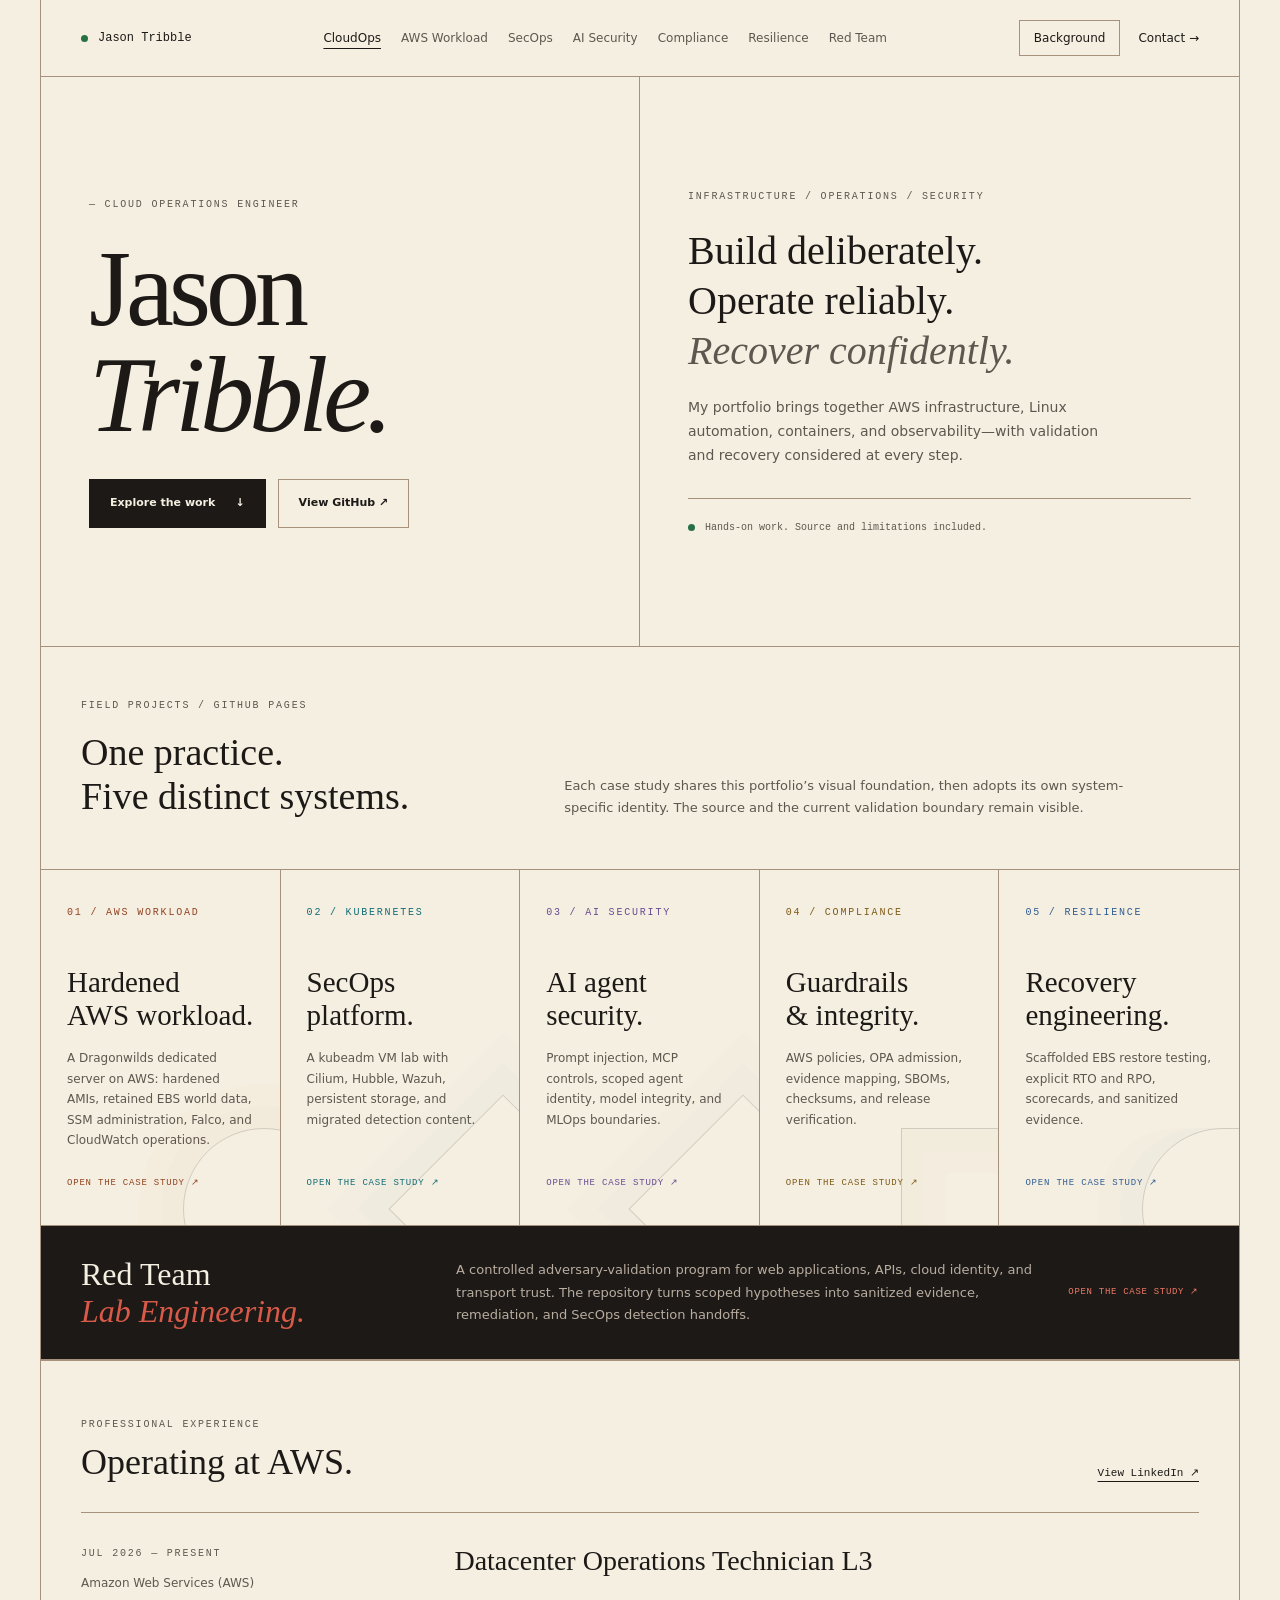
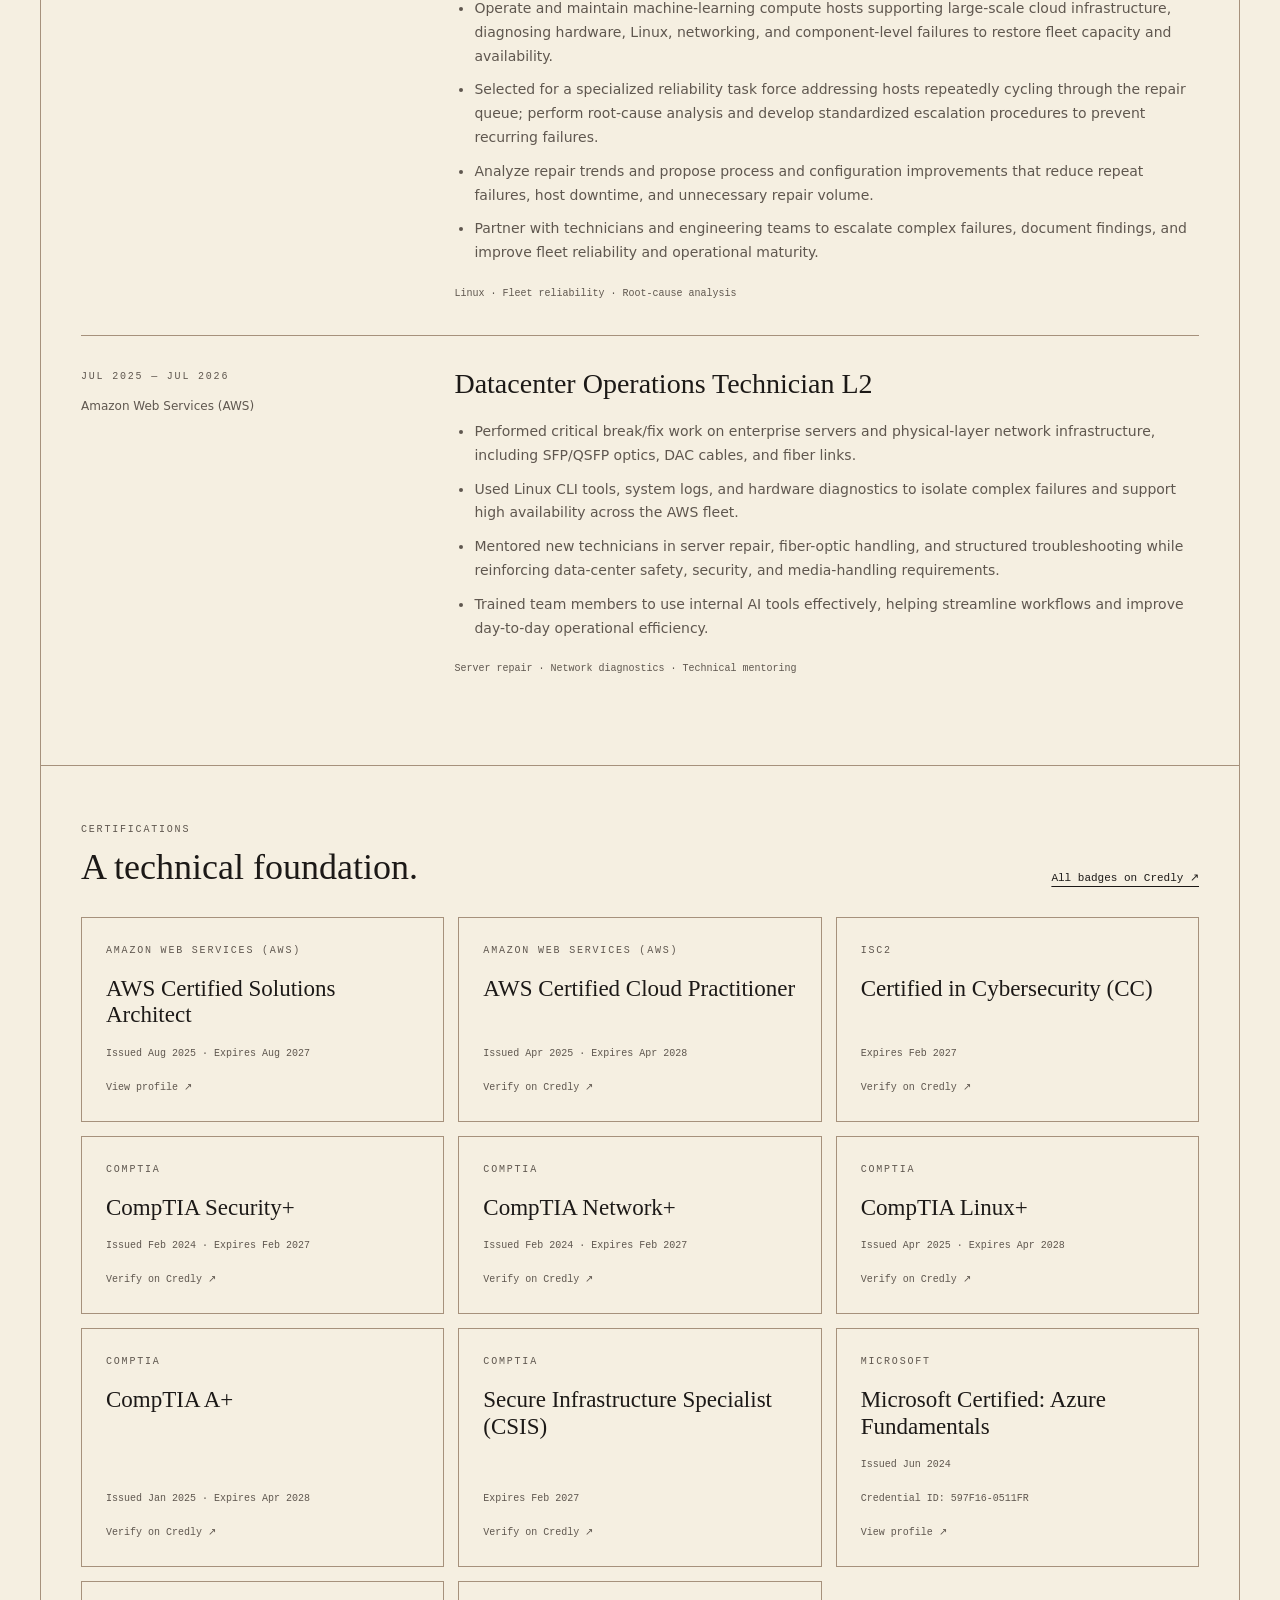
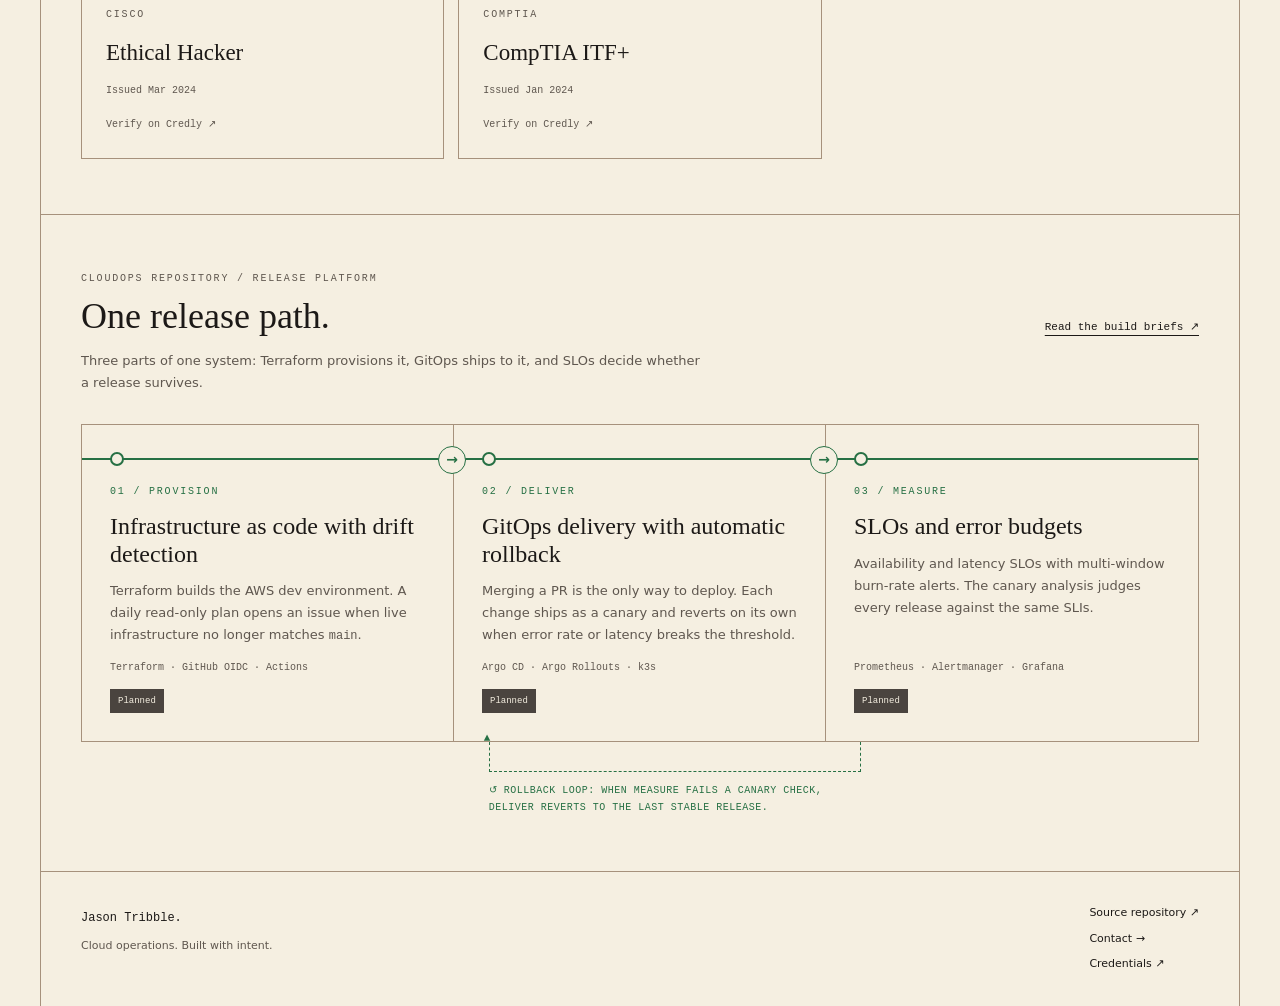
==== commit ddaded70: "Update navigation links to AWS Workload and refresh portfolio descriptions" ====
--- a/docs/site/index.html
+++ b/docs/site/index.html
@@ -16,7 +16,7 @@
   <a class="skip" href="#main">Skip to content</a>
   <header class="site-header">
     <a class="brand" href="index.html"><span class="dot" aria-hidden="true"></span>Jason Tribble</a>
-    <nav aria-label="Portfolio navigation"><a href="https://cloudsec-jay.github.io/cloud-ops-engineering/" aria-current="page">CloudOps</a><a href="https://cloudsec-jay.github.io/dragonwilds-aws/">Dragonwilds</a><a href="https://cloudsec-jay.github.io/k8s-secops-platform/">SecOps</a><a href="https://cloudsec-jay.github.io/ai-ml-security/">AI Security</a><a href="https://cloudsec-jay.github.io/compliance-guardrails-integrity/">Compliance</a><a href="https://cloudsec-jay.github.io/cloud-resilience-recovery/">Resilience</a><a href="https://cloudsec-jay.github.io/red-team-lab-engineering/">Red Team</a></nav>
+    <nav aria-label="Portfolio navigation"><a href="https://cloudsec-jay.github.io/cloud-ops-engineering/" aria-current="page">CloudOps</a><a href="https://cloudsec-jay.github.io/dragonwilds-aws/">AWS Workload</a><a href="https://cloudsec-jay.github.io/k8s-secops-platform/">SecOps</a><a href="https://cloudsec-jay.github.io/ai-ml-security/">AI Security</a><a href="https://cloudsec-jay.github.io/compliance-guardrails-integrity/">Compliance</a><a href="https://cloudsec-jay.github.io/cloud-resilience-recovery/">Resilience</a><a href="https://cloudsec-jay.github.io/red-team-lab-engineering/">Red Team</a></nav>
     <div class="header-actions"><a class="header-button" href="#experience">Background</a><a class="header-link" href="contact.html">Contact →</a></div>
   </header>
   <main id="main">
@@ -32,7 +32,7 @@
     <section class="project-family" id="project-sites" aria-labelledby="project-sites-title">
       <div class="project-family-intro"><div><p class="eyebrow">Field projects / GitHub Pages</p><h2 id="project-sites-title">One practice.<br>Five distinct systems.</h2></div><p>Each case study shares this portfolio’s visual foundation, then adopts its own system-specific identity. The source and the current validation boundary remain visible.</p></div>
       <div class="project-family-list">
-        <a class="family-card dragon" href="https://cloudsec-jay.github.io/dragonwilds-aws/"><span class="eyebrow">01 / AWS workload</span><h3>Dragonwilds<br>on AWS.</h3><p>Hardened AMIs, retained EBS world data, SSM administration, Falco, and CloudWatch operations.</p><span class="family-link">Open the case study ↗</span></a>
+        <a class="family-card dragon" href="https://cloudsec-jay.github.io/dragonwilds-aws/"><span class="eyebrow">01 / AWS workload</span><h3>Hardened<br>AWS workload.</h3><p>A Dragonwilds dedicated server on AWS: hardened AMIs, retained EBS world data, SSM administration, Falco, and CloudWatch operations.</p><span class="family-link">Open the case study ↗</span></a>
         <a class="family-card secops" href="https://cloudsec-jay.github.io/k8s-secops-platform/"><span class="eyebrow">02 / Kubernetes</span><h3>SecOps<br>platform.</h3><p>A kubeadm VM lab with Cilium, Hubble, Wazuh, persistent storage, and migrated detection content.</p><span class="family-link">Open the case study ↗</span></a>
         <a class="family-card ai" href="https://cloudsec-jay.github.io/ai-ml-security/"><span class="eyebrow">03 / AI security</span><h3>AI agent<br>security.</h3><p>Prompt injection, MCP controls, scoped agent identity, model integrity, and MLOps boundaries.</p><span class="family-link">Open the case study ↗</span></a>
         <a class="family-card compliance" href="https://cloudsec-jay.github.io/compliance-guardrails-integrity/"><span class="eyebrow">04 / Compliance</span><h3>Guardrails<br>&amp; integrity.</h3><p>AWS policies, OPA admission, evidence mapping, SBOMs, checksums, and release verification.</p><span class="family-link">Open the case study ↗</span></a>
